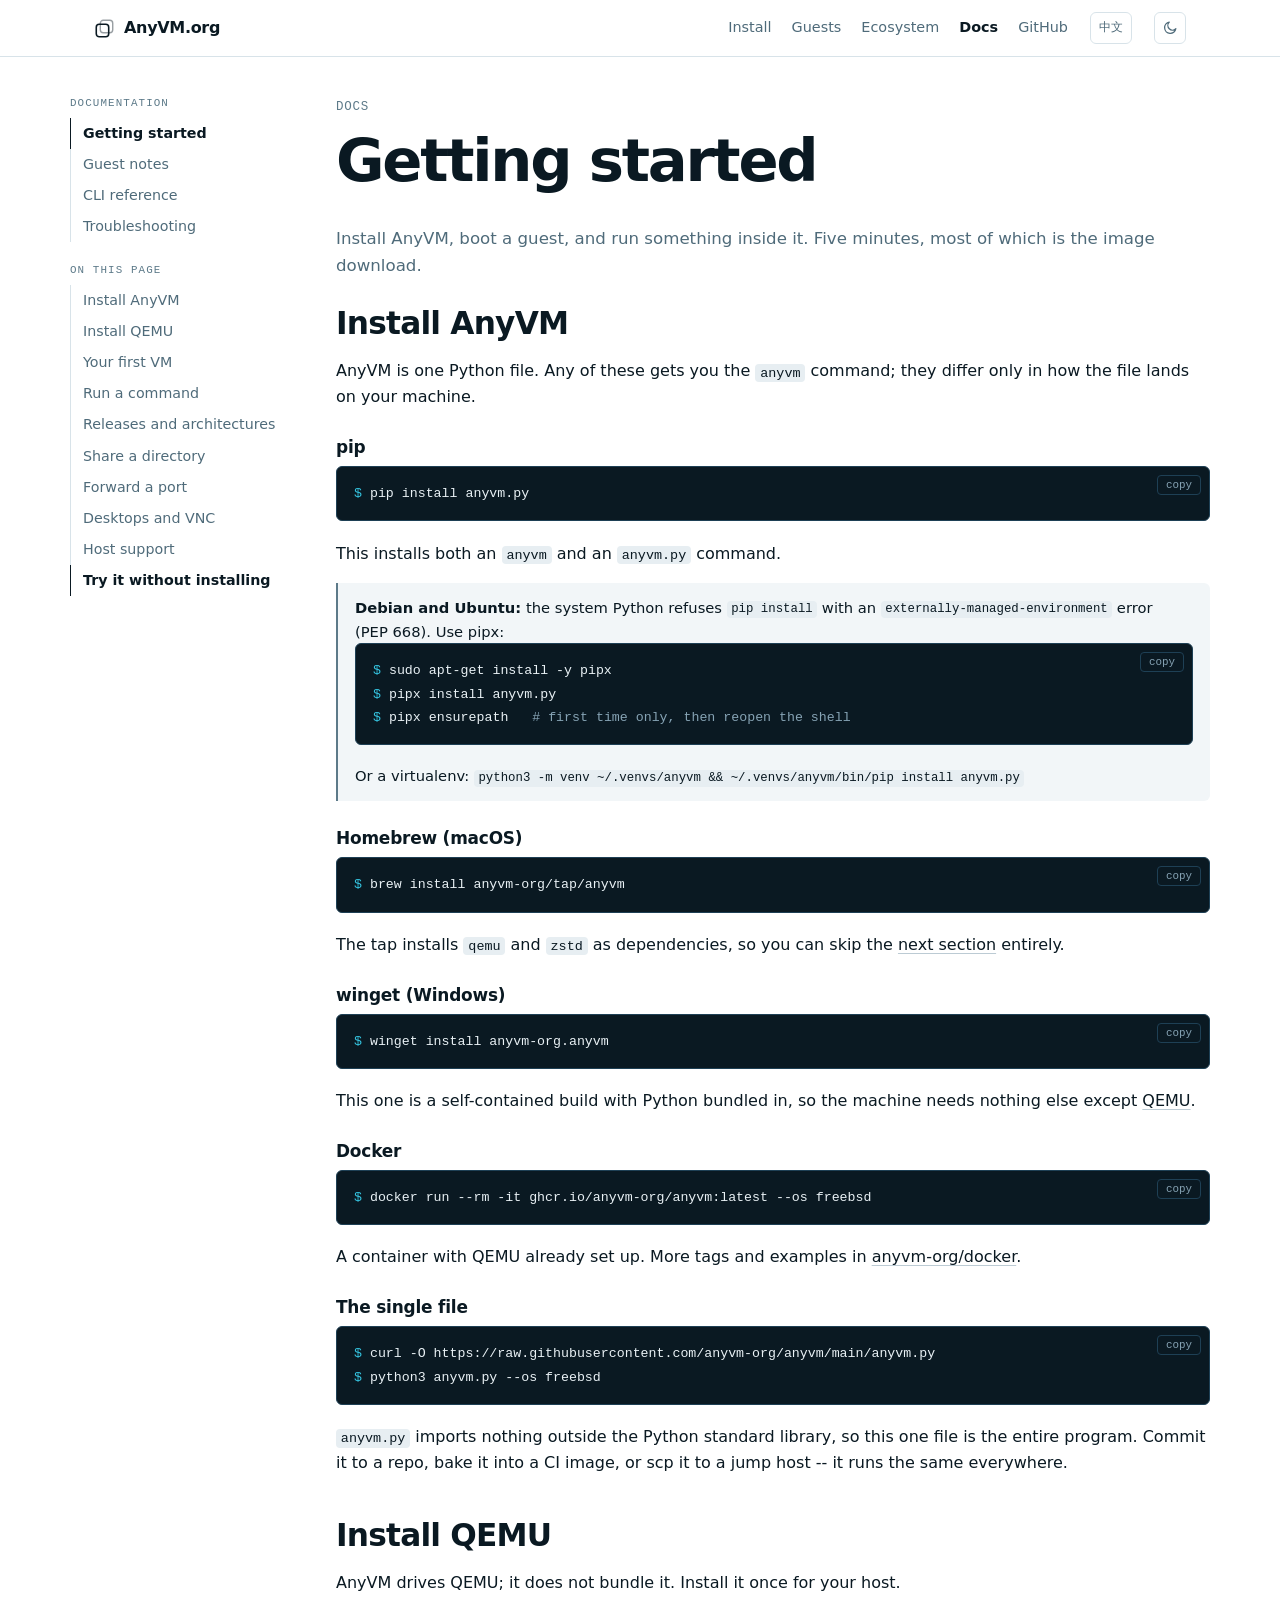
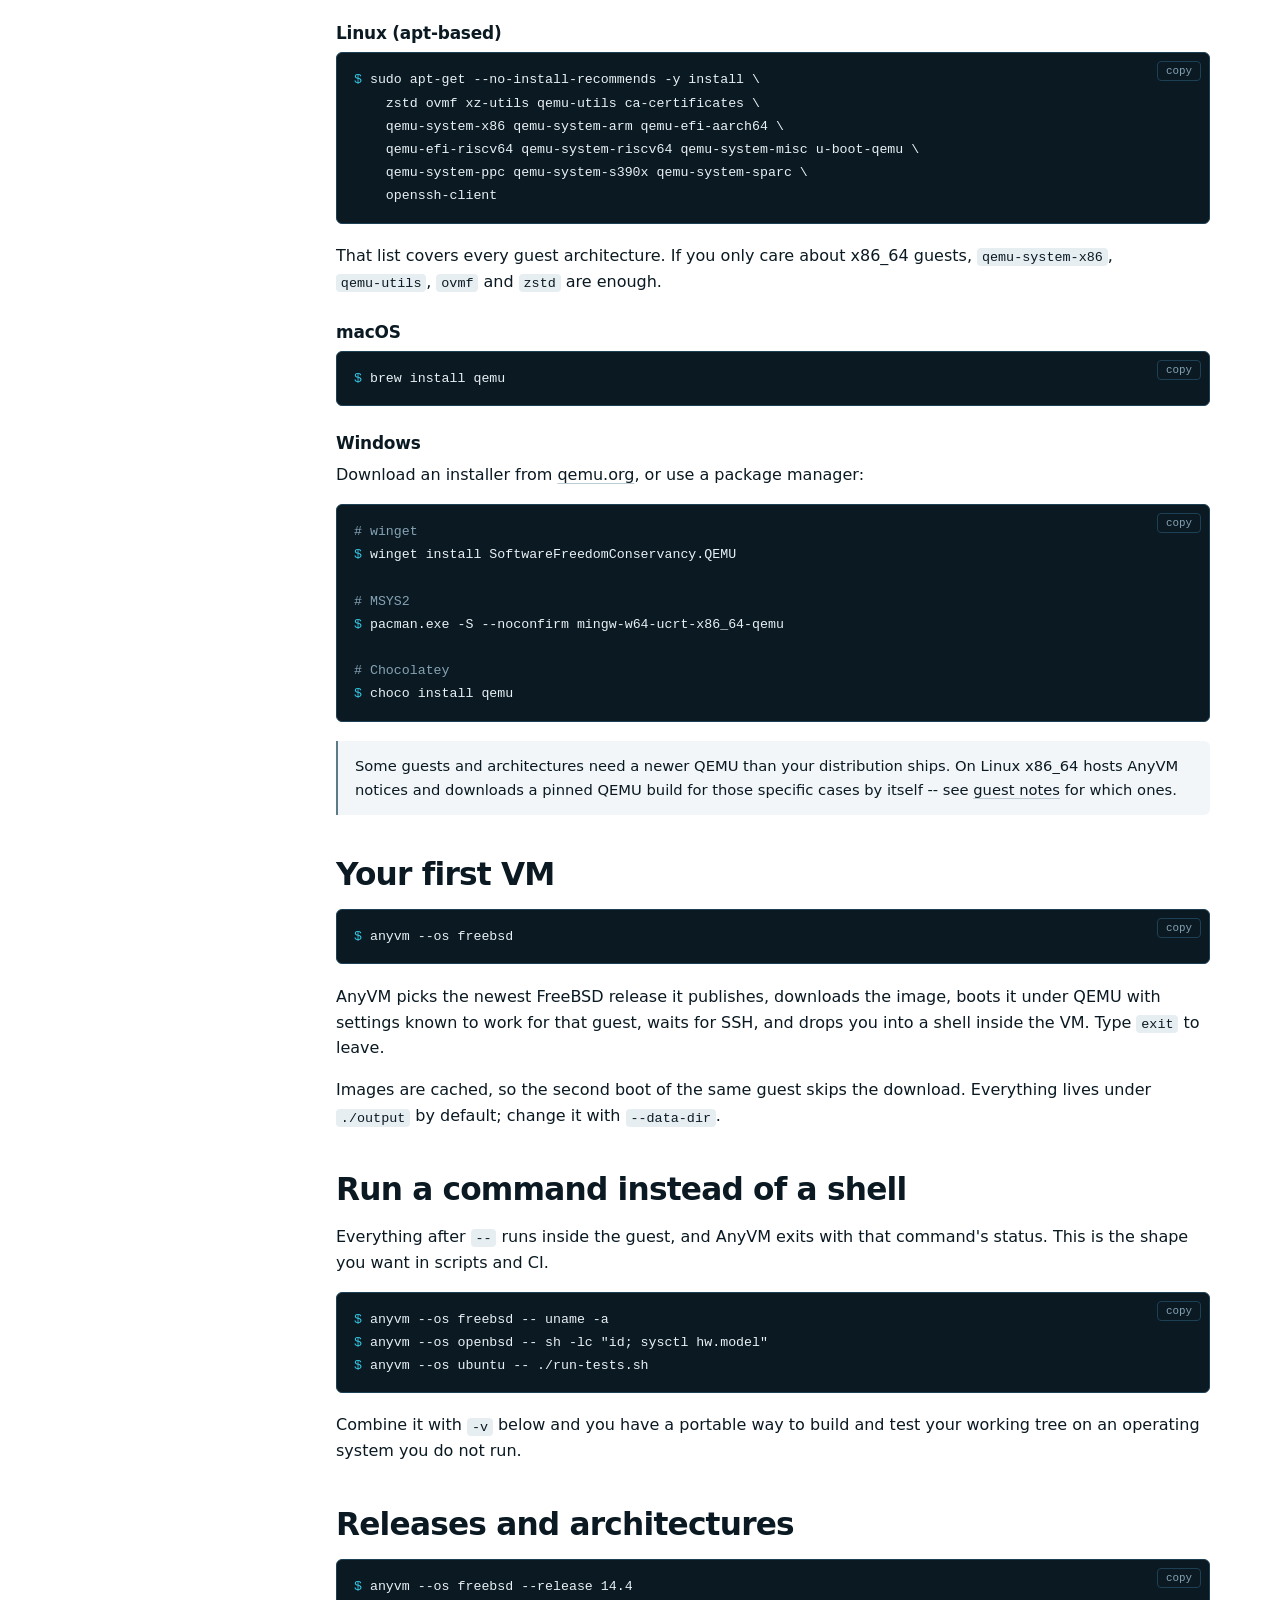
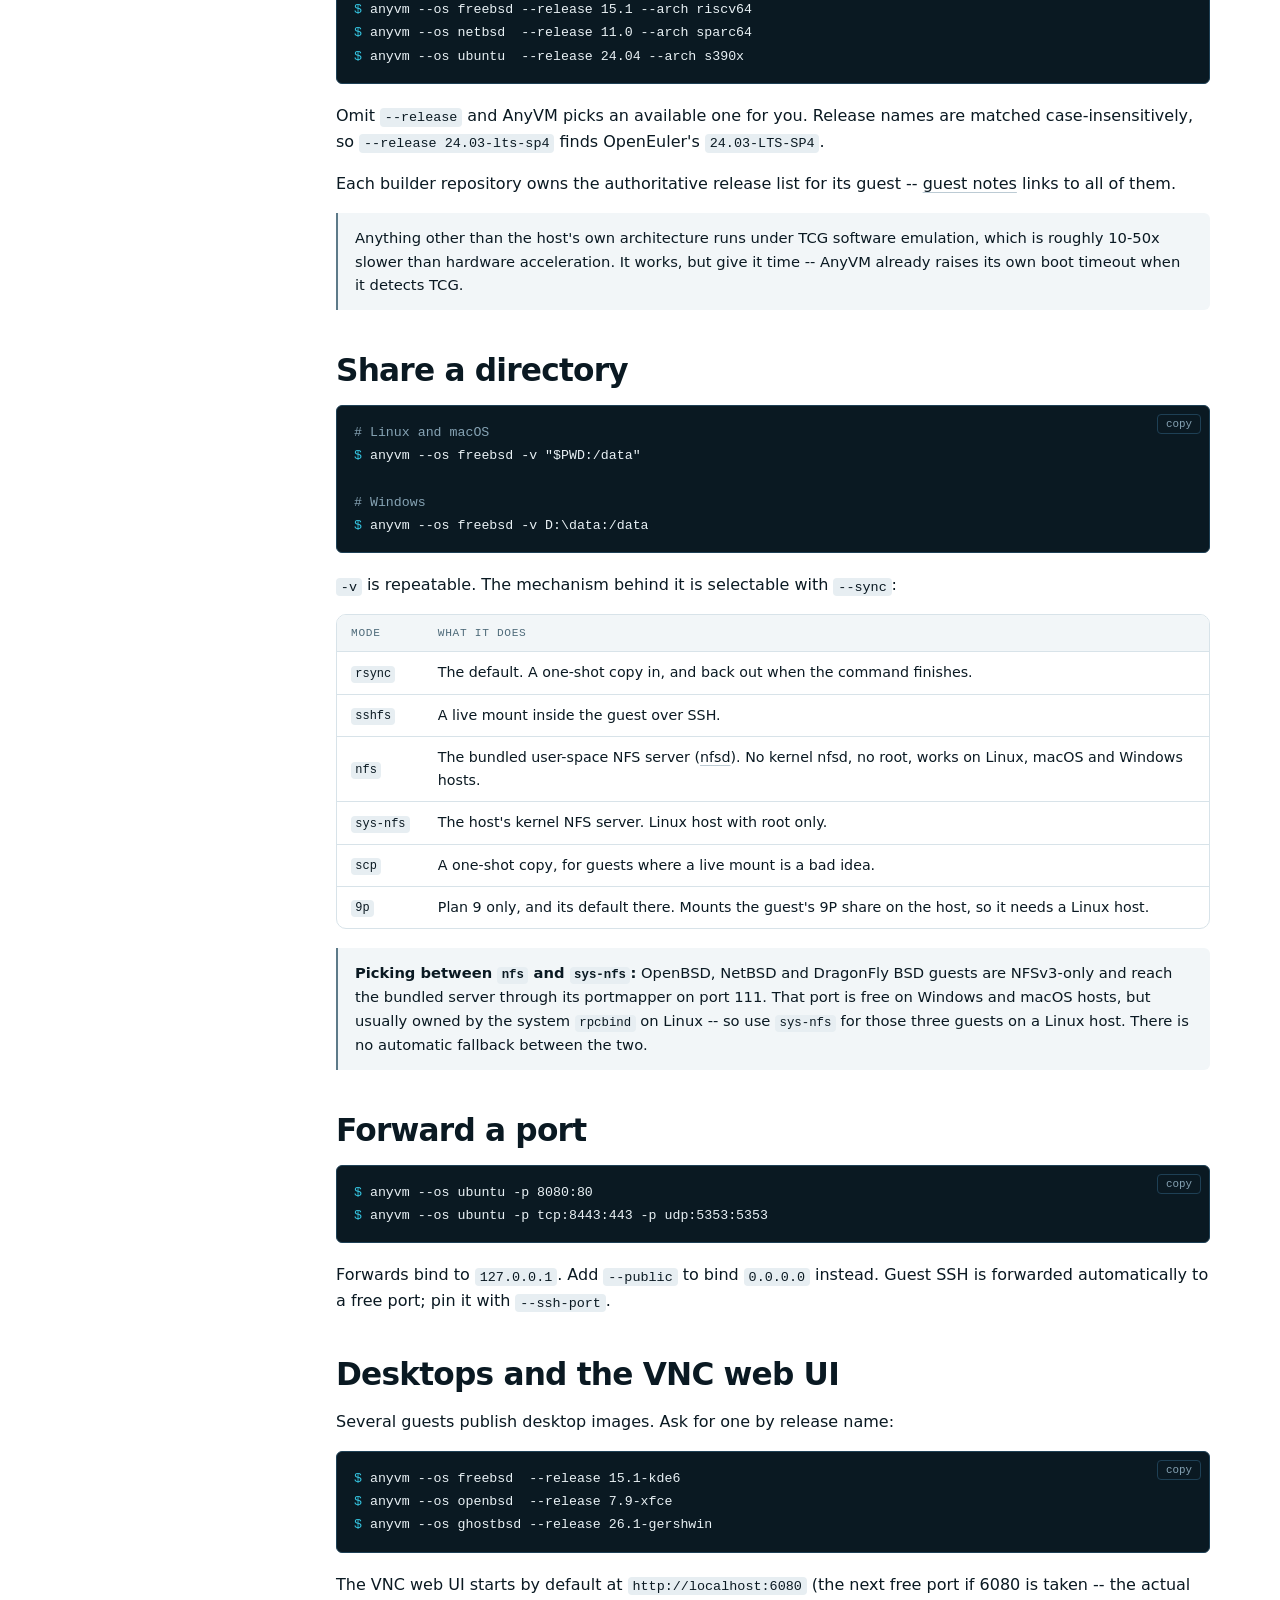
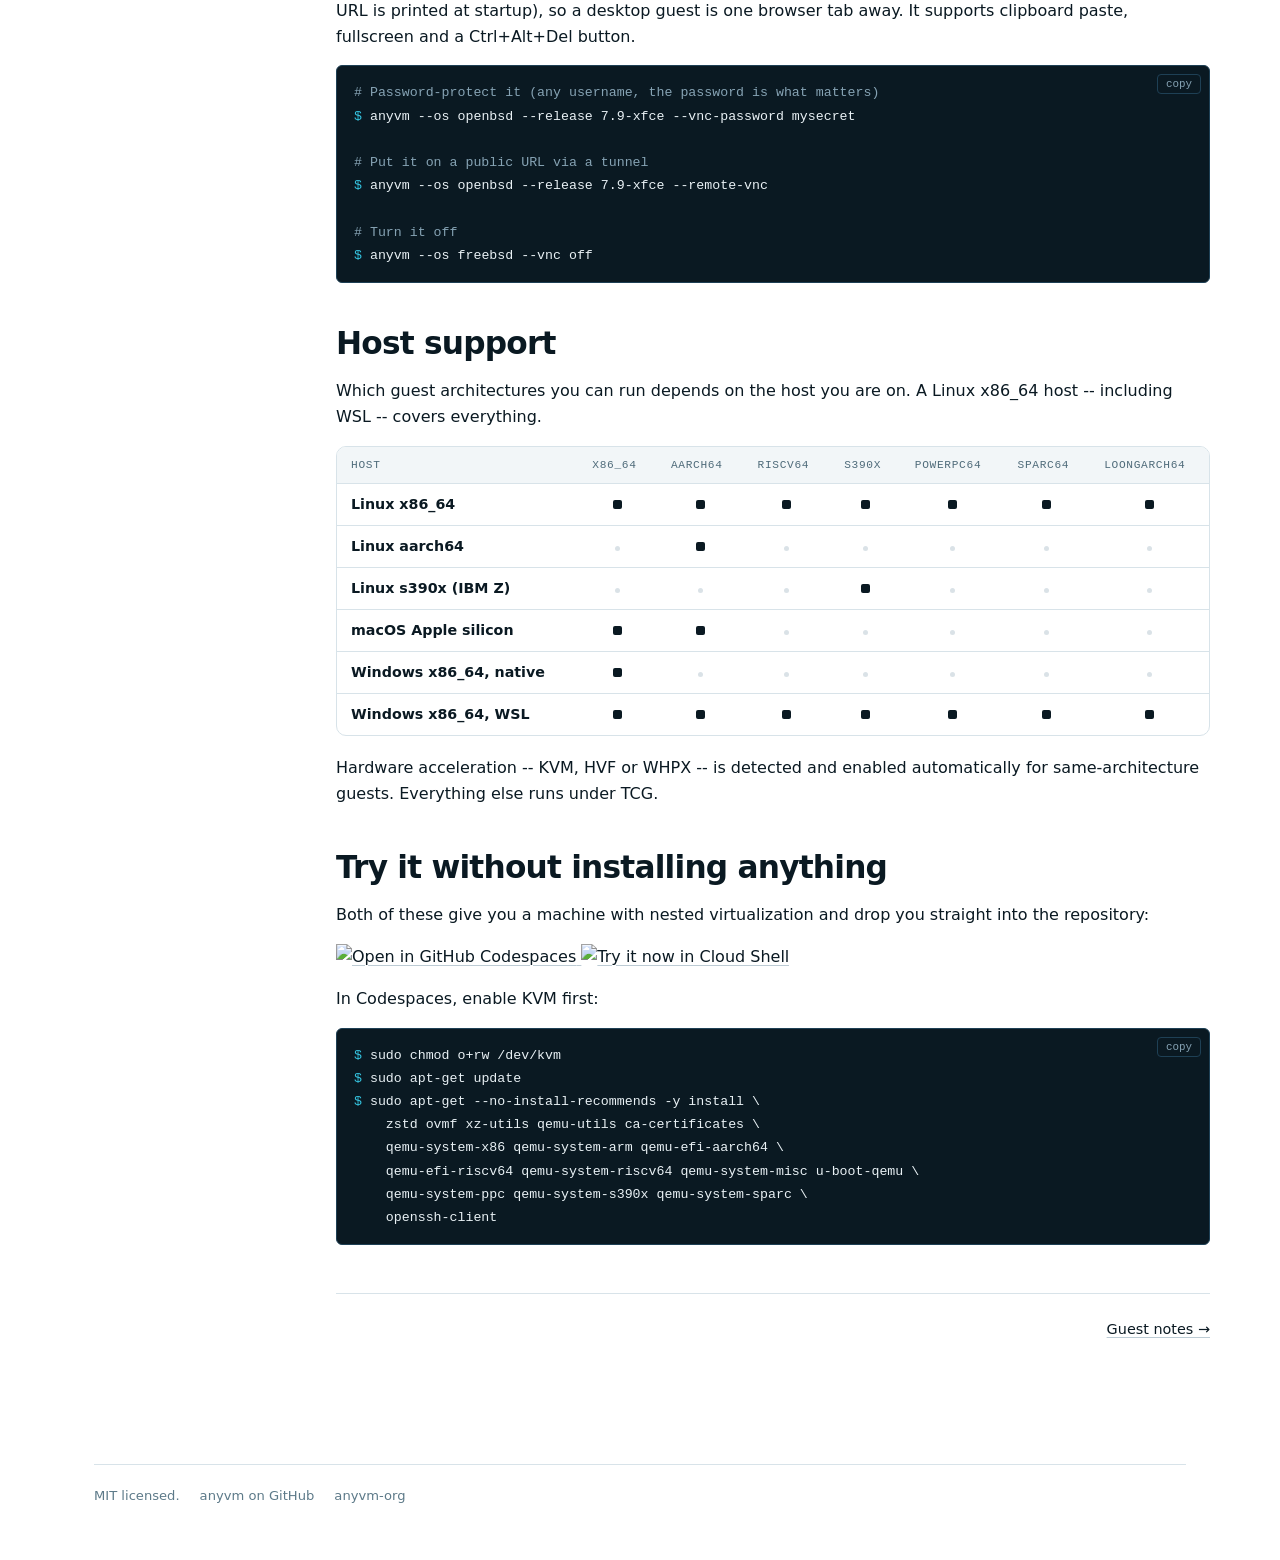
==== docs/index.html @ 2d7eaeb4 "Add anyvm.org site Static bilingual (EN/ZH) landing page and four docs pages. Light/dark theming, pe" ====
<!DOCTYPE html>
<html lang="en">
<head>
<meta charset="utf-8">
<meta name="viewport" content="width=device-width, initial-scale=1">
<title>Getting started -- AnyVM docs</title>
<meta name="description" content="Install AnyVM, boot your first guest, run a command inside it, share a directory, and forward a port.">
<meta name="color-scheme" content="light dark">
<link rel="canonical" href="https://anyvm.org/docs/">
<link rel="icon" href="data:image/svg+xml,%3Csvg%20xmlns='http://www.w3.org/2000/svg'%20viewBox='0%200%2024%2024'%3E%3Crect%20width='24'%20height='24'%20rx='4'%20fill='%230a1922'/%3E%3Crect%20x='7.6'%20y='2.4'%20width='14'%20height='14'%20rx='3.4'%20fill='none'%20stroke='%23e9f1f5'%20stroke-width='2'%20opacity='.45'/%3E%3Crect%20x='2.4'%20y='7.6'%20width='14'%20height='14'%20rx='3.4'%20fill='none'%20stroke='%23e9f1f5'%20stroke-width='2.2'/%3E%3C/svg%3E">
<link rel="stylesheet" href="/assets/style.css">
<script>try{var d=document.documentElement,t=localStorage.getItem('anyvm-theme');if(t==='dark'||t==='light')d.setAttribute('data-theme',t);var l=localStorage.getItem('anyvm-lang');if(!l)l=/^zh/i.test(navigator.language||'')?'zh':'en';if(l==='zh'){d.setAttribute('data-lang','zh');d.setAttribute('lang','zh-Hans');}d.className+='js';}catch(e){}</script>
</head>
<body>

<a class="skip" href="#main">Skip to content</a>

<header class="nav">
  <div class="nav-in">
    <a class="brand" href="/" aria-label="AnyVM.org home">
      <svg width="21" height="21" viewBox="0 0 24 24" aria-hidden="true" fill="none"
           stroke="currentColor">
        <rect x="7.2" y="2.6" width="14.2" height="14.2" rx="3.4" stroke-width="1.6" opacity=".42"/>
        <rect x="2.6" y="7.2" width="14.2" height="14.2" rx="3.4" stroke-width="1.8"/>
      </svg>
      <span class="wordmark">AnyVM.org</span>
    </a>
    <nav class="nav-links" aria-label="Main">
      <a href="/#install">Install</a>
      <a href="/#coverage">Guests</a>
      <a href="/#org" class="opt">Ecosystem</a>
      <a href="/docs/" class="on">Docs</a>
      <a href="https://github.com/anyvm-org/anyvm">GitHub</a>
    </nav>
      <button class="lang-toggle" type="button" aria-label="切换到中文">
        <span class="when-en">中文</span>
        <span class="when-zh">EN</span>
      </button>      <button class="theme-toggle" type="button" aria-label="Switch theme">
        <svg class="moon" width="16" height="16" viewBox="0 0 24 24" fill="none"
             stroke="currentColor" stroke-width="1.9" stroke-linecap="round"
             stroke-linejoin="round" aria-hidden="true">
          <path d="M20.8 13.1A8.5 8.5 0 1 1 10.9 3.2a6.6 6.6 0 0 0 9.9 9.9z"/>
        </svg>
        <svg class="sun" width="16" height="16" viewBox="0 0 24 24" fill="none"
             stroke="currentColor" stroke-width="1.9" stroke-linecap="round"
             aria-hidden="true">
          <circle cx="12" cy="12" r="4.1"/>
          <path d="M12 2.3v2.4M12 19.3v2.4M4.4 4.4l1.7 1.7M17.9 17.9l1.7 1.7M2.3 12h2.4M19.3 12h2.4M4.4 19.6l1.7-1.7M17.9 6.1l1.7-1.7"/>
        </svg>
      </button>  </div>
</header>

<div class="wrap docs" id="main">

<aside class="side">
  <h4 lang="en">Documentation</h4><h4 lang="zh">文档</h4>
  <ul>
    <li><a href="/docs/" class="on"><span lang="en">Getting started</span><span lang="zh">快速上手</span></a></li>
    <li><a href="/docs/guests.html"><span lang="en">Guest notes</span><span lang="zh">系统说明</span></a></li>
    <li><a href="/docs/cli.html"><span lang="en">CLI reference</span><span lang="zh">CLI 参考</span></a></li>
    <li><a href="/docs/faq.html"><span lang="en">Troubleshooting</span><span lang="zh">故障排查</span></a></li>
  </ul>
  <h4 lang="en">On this page</h4><h4 lang="zh">本页目录</h4>
  <ul>
    <li><a href="#install"><span lang="en">Install AnyVM</span><span lang="zh">安装 AnyVM</span></a></li>
    <li><a href="#qemu"><span lang="en">Install QEMU</span><span lang="zh">安装 QEMU</span></a></li>
    <li><a href="#first"><span lang="en">Your first VM</span><span lang="zh">开第一台虚拟机</span></a></li>
    <li><a href="#run"><span lang="en">Run a command</span><span lang="zh">直接跑命令</span></a></li>
    <li><a href="#release"><span lang="en">Releases and architectures</span><span lang="zh">版本和架构</span></a></li>
    <li><a href="#share"><span lang="en">Share a directory</span><span lang="zh">共享目录</span></a></li>
    <li><a href="#ports"><span lang="en">Forward a port</span><span lang="zh">端口转发</span></a></li>
    <li><a href="#desktop"><span lang="en">Desktops and VNC</span><span lang="zh">桌面和 VNC</span></a></li>
    <li><a href="#hosts"><span lang="en">Host support</span><span lang="zh">宿主支持</span></a></li>
    <li><a href="#cloud"><span lang="en">Try it without installing</span><span lang="zh">不装也能试</span></a></li>
  </ul>
</aside>

<article class="doc">
  <p class="crumbs" lang="en">Docs</p><p class="crumbs" lang="zh">文档</p>
  <h1 lang="en">Getting started</h1><h1 lang="zh">快速上手</h1>
  <p class="lede" lang="en">
    Install AnyVM, boot a guest, and run something inside it. Five minutes,
    most of which is the image download.
  </p>
  <p class="lede" lang="zh">
    装上 AnyVM，开一台虚拟机，在里面跑点东西。五分钟，其中大部分时间是在下载镜像。
  </p>

  <h2 id="install" lang="en">Install AnyVM</h2><h2 lang="zh">安装 AnyVM</h2>

  <p lang="en">
    AnyVM is one Python file. Any of these gets you the <code>anyvm</code>
    command; they differ only in how the file lands on your machine.
  </p>
  <p lang="zh">
    AnyVM 就是一个 Python 文件。下面几种装法结果都一样，最后都给你
    <code>anyvm</code> 命令，区别只在于这个文件怎么到你机器上。
  </p>

  <h3>pip</h3>
  <div class="code">
<pre><span class="s">$</span> pip install anyvm.py</pre>
  </div>
  <p lang="en">
    This installs both an <code>anyvm</code> and an <code>anyvm.py</code>
    command.
  </p>
  <p lang="zh">
    这会同时装上 <code>anyvm</code> 和 <code>anyvm.py</code> 两条命令。
  </p>

  <div class="note">
    <span lang="en"><strong>Debian and Ubuntu:</strong> the system Python refuses
    <code>pip install</code> with an
    <code>externally-managed-environment</code> error (PEP&nbsp;668). Use pipx:</span>
    <span lang="zh"><strong>Debian 和 Ubuntu：</strong>系统自带的 Python 会拒绝
    <code>pip install</code>，报 <code>externally-managed-environment</code>
    错误（PEP&nbsp;668）。改用 pipx：</span>
    <div class="code">
<pre><span class="s">$</span> sudo apt-get install -y pipx
<span class="s">$</span> pipx install anyvm.py
<span class="s">$</span> pipx ensurepath   <span class="cm"># first time only, then reopen the shell</span></pre>
    </div>
    <span lang="en">Or a virtualenv:</span><span lang="zh">或者用虚拟环境：</span>
    <code>python3 -m venv ~/.venvs/anyvm &amp;&amp; ~/.venvs/anyvm/bin/pip install anyvm.py</code>
  </div>

  <h3 lang="en">Homebrew (macOS)</h3><h3 lang="zh">Homebrew（macOS）</h3>
  <div class="code">
<pre><span class="s">$</span> brew install anyvm-org/tap/anyvm</pre>
  </div>
  <p lang="en">
    The tap installs <code>qemu</code> and <code>zstd</code> as dependencies,
    so you can skip the <a href="#qemu">next section</a> entirely.
  </p>
  <p lang="zh">
    这个 tap 会把 <code>qemu</code> 和 <code>zstd</code> 一起装上，所以
    <a href="#qemu">下一节</a>可以整个跳过。
  </p>

  <h3 lang="en">winget (Windows)</h3><h3 lang="zh">winget（Windows）</h3>
  <div class="code">
<pre><span class="s">$</span> winget install anyvm-org.anyvm</pre>
  </div>
  <p lang="en">
    This one is a self-contained build with Python bundled in, so the machine
    needs nothing else except <a href="#qemu">QEMU</a>.
  </p>
  <p lang="zh">
    这个版本打包了 Python，机器上除了 <a href="#qemu">QEMU</a> 什么都不用另装。
  </p>

  <h3 lang="en">Docker</h3><h3 lang="zh">Docker</h3>
  <div class="code">
<pre><span class="s">$</span> docker run --rm -it ghcr.io/anyvm-org/anyvm:latest --os freebsd</pre>
  </div>
  <p lang="en">
    A container with QEMU already set up. More tags and examples in
    <a href="https://github.com/anyvm-org/docker">anyvm-org/docker</a>.
  </p>
  <p lang="zh">
    QEMU 都配好了的容器。更多标签和用法见
    <a href="https://github.com/anyvm-org/docker">anyvm-org/docker</a>。
  </p>

  <h3 lang="en">The single file</h3><h3 lang="zh">直接下那个文件</h3>
  <div class="code">
<pre><span class="s">$</span> curl -O https://raw.githubusercontent.com/anyvm-org/anyvm/main/anyvm.py
<span class="s">$</span> python3 anyvm.py --os freebsd</pre>
  </div>
  <p lang="en">
    <code>anyvm.py</code> imports nothing outside the Python standard library,
    so this one file is the entire program. Commit it to a repo, bake it into
    a CI image, or scp it to a jump host -- it runs the same everywhere.
  </p>
  <p lang="zh">
    <code>anyvm.py</code> 不 import 标准库以外的任何东西，所以这一个文件就是全部。
    提交进仓库、打进 CI 镜像、scp 到跳板机都行，到哪跑起来都一样。
  </p>

  <h2 id="qemu" lang="en">Install QEMU</h2><h2 lang="zh">安装 QEMU</h2>

  <p lang="en">
    AnyVM drives QEMU; it does not bundle it. Install it once for your host.
  </p>
  <p lang="zh">
    AnyVM 是去驱动 QEMU，本身不带 QEMU。按你的宿主装一次就行。
  </p>

  <h3 lang="en">Linux (apt-based)</h3><h3 lang="zh">Linux（apt 系）</h3>
  <div class="code">
<pre><span class="s">$</span> sudo apt-get --no-install-recommends -y install \
    zstd ovmf xz-utils qemu-utils ca-certificates \
    qemu-system-x86 qemu-system-arm qemu-efi-aarch64 \
    qemu-efi-riscv64 qemu-system-riscv64 qemu-system-misc u-boot-qemu \
    qemu-system-ppc qemu-system-s390x qemu-system-sparc \
    openssh-client</pre>
  </div>
  <p lang="en">
    That list covers every guest architecture. If you only care about x86_64
    guests, <code>qemu-system-x86</code>, <code>qemu-utils</code>,
    <code>ovmf</code> and <code>zstd</code> are enough.
  </p>
  <p lang="zh">
    这一串覆盖了所有客户机架构。如果你只跑 x86_64，装
    <code>qemu-system-x86</code>、<code>qemu-utils</code>、<code>ovmf</code>
    和 <code>zstd</code> 就够了。
  </p>

  <h3 lang="en">macOS</h3><h3 lang="zh">macOS</h3>
  <div class="code">
<pre><span class="s">$</span> brew install qemu</pre>
  </div>

  <h3 lang="en">Windows</h3><h3 lang="zh">Windows</h3>
  <p lang="en">
    Download an installer from
    <a href="https://www.qemu.org/download/#windows">qemu.org</a>, or use a
    package manager:
  </p>
  <p lang="zh">
    从 <a href="https://www.qemu.org/download/#windows">qemu.org</a>
    下安装包，或者用包管理器：
  </p>
  <div class="code">
<pre><span class="cm"># winget</span>
<span class="s">$</span> winget install SoftwareFreedomConservancy.QEMU

<span class="cm"># MSYS2</span>
<span class="s">$</span> pacman.exe -S --noconfirm mingw-w64-ucrt-x86_64-qemu

<span class="cm"># Chocolatey</span>
<span class="s">$</span> choco install qemu</pre>
  </div>

  <div class="note">
    <span lang="en">Some guests and architectures need a newer QEMU than your distribution
    ships. On Linux x86_64 hosts AnyVM notices and downloads a pinned QEMU
    build for those specific cases by itself -- see
    <a href="/docs/guests.html">guest notes</a> for which ones.</span>
    <span lang="zh">有些系统和架构需要比你发行版更新的 QEMU。在 Linux x86_64 宿主上，
    AnyVM 会自己发现并下载一个固定版本的 QEMU，只在这些情况下用 ——
    具体是哪些见<a href="/docs/guests.html">系统说明</a>。</span>
  </div>

  <h2 id="first" lang="en">Your first VM</h2><h2 lang="zh">开第一台虚拟机</h2>

  <div class="code">
<pre><span class="s">$</span> anyvm --os freebsd</pre>
  </div>

  <p lang="en">
    AnyVM picks the newest FreeBSD release it publishes, downloads the image,
    boots it under QEMU with settings known to work for that guest, waits for
    SSH, and drops you into a shell inside the VM. Type <code>exit</code> to
    leave.
  </p>
  <p lang="zh">
    AnyVM 会挑它发布过的最新 FreeBSD 版本，下载镜像，用这个系统已知能跑通的参数
    在 QEMU 里启动，等 SSH 起来，然后把你送进虚拟机的 shell。敲
    <code>exit</code> 退出。
  </p>
  <p lang="en">
    Images are cached, so the second boot of the same guest skips the
    download. Everything lives under <code>./output</code> by default; change
    it with <code>--data-dir</code>.
  </p>
  <p lang="zh">
    镜像会缓存，所以同一个系统第二次启动就不用再下了。东西默认都放在
    <code>./output</code> 下，用 <code>--data-dir</code> 可以改。
  </p>

  <h2 id="run" lang="en">Run a command instead of a shell</h2><h2 lang="zh">不进 shell，直接跑命令</h2>

  <p lang="en">
    Everything after <code>--</code> runs inside the guest, and AnyVM exits
    with that command's status. This is the shape you want in scripts and CI.
  </p>
  <p lang="zh">
    <code>--</code> 后面的东西都在虚拟机里执行，AnyVM 用那条命令的退出码退出。
    写脚本和 CI 的时候就该用这种形式。
  </p>

  <div class="code">
<pre><span class="s">$</span> anyvm --os freebsd -- uname -a
<span class="s">$</span> anyvm --os openbsd -- sh -lc "id; sysctl hw.model"
<span class="s">$</span> anyvm --os ubuntu -- ./run-tests.sh</pre>
  </div>

  <p lang="en">
    Combine it with <code>-v</code> below and you have a portable way to build
    and test your working tree on an operating system you do not run.
  </p>
  <p lang="zh">
    再配上下面的 <code>-v</code>，你就有了一个便携的办法：把手头的代码拿到一个
    自己根本没装的系统上去编译和测试。
  </p>

  <h2 id="release" lang="en">Releases and architectures</h2><h2 lang="zh">版本和架构</h2>

  <div class="code">
<pre><span class="s">$</span> anyvm --os freebsd --release 14.4
<span class="s">$</span> anyvm --os freebsd --release 15.1 --arch riscv64
<span class="s">$</span> anyvm --os netbsd  --release 11.0 --arch sparc64
<span class="s">$</span> anyvm --os ubuntu  --release 24.04 --arch s390x</pre>
  </div>

  <p lang="en">
    Omit <code>--release</code> and AnyVM picks an available one for you.
    Release names are matched case-insensitively, so
    <code>--release 24.03-lts-sp4</code> finds OpenEuler's
    <code>24.03-LTS-SP4</code>.
  </p>
  <p lang="zh">
    不写 <code>--release</code> 的话，AnyVM 会自己挑一个可用版本。版本名不区分
    大小写，所以 <code>--release 24.03-lts-sp4</code> 能匹配到 OpenEuler 的
    <code>24.03-LTS-SP4</code>。
  </p>
  <p lang="en">
    Each builder repository owns the authoritative release list for its guest
    -- <a href="/docs/guests.html">guest notes</a> links to all of them.
  </p>
  <p lang="zh">
    每个系统支持哪些版本，以它自己的 builder 仓库为准 ——
    <a href="/docs/guests.html">系统说明</a>里有全部链接。
  </p>

  <div class="note">
    <span lang="en">Anything other than the host's own architecture runs under TCG software
    emulation, which is roughly 10-50x slower than hardware acceleration. It
    works, but give it time -- AnyVM already raises its own boot timeout when
    it detects TCG.</span>
    <span lang="zh">只要不是宿主自己的架构，都得靠 TCG 软件模拟，比硬件加速慢大约
    10 到 50 倍。能跑，但要给它时间 —— AnyVM 检测到 TCG 时已经自动把启动超时调长了。</span>
  </div>

  <h2 id="share" lang="en">Share a directory</h2><h2 lang="zh">共享目录</h2>

  <div class="code">
<pre><span class="cm"># Linux and macOS</span>
<span class="s">$</span> anyvm --os freebsd -v "$PWD:/data"

<span class="cm"># Windows</span>
<span class="s">$</span> anyvm --os freebsd -v D:\data:/data</pre>
  </div>

  <p lang="en">
    <code>-v</code> is repeatable. The mechanism behind it is selectable with
    <code>--sync</code>:
  </p>
  <p lang="zh">
    <code>-v</code> 可以写多次。底下用什么机制，由 <code>--sync</code> 决定：
  </p>

  <div class="tablewrap">
    <table>
      <thead>
        <tr><th scope="col"><span lang="en">Mode</span><span lang="zh">模式</span></th><th scope="col"><span lang="en">What it does</span><span lang="zh">做什么</span></th></tr>
      </thead>
      <tbody>
        <tr><td><code>rsync</code></td><td><span lang="en">The default. A one-shot copy in, and back out when the command finishes.</span><span lang="zh">默认。进去时拷一次，命令跑完再拷回来。</span></td></tr>
        <tr><td><code>sshfs</code></td><td><span lang="en">A live mount inside the guest over SSH.</span><span lang="zh">通过 SSH 在虚拟机里做实时挂载。</span></td></tr>
        <tr><td><code>nfs</code></td><td><span lang="en">The bundled user-space NFS server (<a href="https://github.com/anyvm-org/nfsd">nfsd</a>). No kernel nfsd, no root, works on Linux, macOS and Windows hosts.</span><span lang="zh">自带的用户态 NFS 服务器（<a href="https://github.com/anyvm-org/nfsd">nfsd</a>）。不用内核 nfsd，不用 root，Linux、macOS、Windows 宿主都能用。</span></td></tr>
        <tr><td><code>sys-nfs</code></td><td><span lang="en">The host's kernel NFS server. Linux host with root only.</span><span lang="zh">宿主的内核 NFS 服务器。只能在有 root 的 Linux 宿主上用。</span></td></tr>
        <tr><td><code>scp</code></td><td><span lang="en">A one-shot copy, for guests where a live mount is a bad idea.</span><span lang="zh">一次性拷贝，给那些不适合做实时挂载的系统用。</span></td></tr>
        <tr><td><code>9p</code></td><td><span lang="en">Plan&nbsp;9 only, and its default there. Mounts the guest's 9P share on the host, so it needs a Linux host.</span><span lang="zh">只用于 Plan&nbsp;9，也是它的默认值。把虚拟机的 9P 共享挂到宿主上，所以需要 Linux 宿主。</span></td></tr>
      </tbody>
    </table>
  </div>

  <div class="note">
    <span lang="en"><strong>Picking between <code>nfs</code> and <code>sys-nfs</code>:</strong>
    OpenBSD, NetBSD and DragonFly BSD guests are NFSv3-only and reach the
    bundled server through its portmapper on port 111. That port is free on
    Windows and macOS hosts, but usually owned by the system
    <code>rpcbind</code> on Linux -- so use <code>sys-nfs</code> for those
    three guests on a Linux host. There is no automatic fallback between the
    two.</span>
    <span lang="zh"><strong><code>nfs</code> 和 <code>sys-nfs</code> 怎么选：</strong>
    OpenBSD、NetBSD、DragonFlyBSD 只支持 NFSv3，要通过 111 端口上的 portmapper
    才能连到自带的服务器。这个端口在 Windows 和 macOS 上是空的，但在 Linux 上通常
    被系统的 <code>rpcbind</code> 占着 —— 所以这三个系统在 Linux 宿主上要用
    <code>sys-nfs</code>。两者之间不会自动切换。</span>
  </div>

  <h2 id="ports" lang="en">Forward a port</h2><h2 lang="zh">端口转发</h2>

  <div class="code">
<pre><span class="s">$</span> anyvm --os ubuntu -p 8080:80
<span class="s">$</span> anyvm --os ubuntu -p tcp:8443:443 -p udp:5353:5353</pre>
  </div>

  <p lang="en">
    Forwards bind to <code>127.0.0.1</code>. Add <code>--public</code> to bind
    <code>0.0.0.0</code> instead. Guest SSH is forwarded automatically to a
    free port; pin it with <code>--ssh-port</code>.
  </p>
  <p lang="zh">
    转发默认绑在 <code>127.0.0.1</code> 上，加 <code>--public</code> 改成绑
    <code>0.0.0.0</code>。虚拟机的 SSH 会自动转发到一个空闲端口，想固定就用
    <code>--ssh-port</code>。
  </p>

  <h2 id="desktop" lang="en">Desktops and the VNC web UI</h2><h2 lang="zh">桌面和 VNC 网页控制台</h2>

  <p lang="en">
    Several guests publish desktop images. Ask for one by release name:
  </p>
  <p lang="zh">
    好几个系统都发布了桌面镜像，用版本名指定就行：
  </p>

  <div class="code">
<pre><span class="s">$</span> anyvm --os freebsd  --release 15.1-kde6
<span class="s">$</span> anyvm --os openbsd  --release 7.9-xfce
<span class="s">$</span> anyvm --os ghostbsd --release 26.1-gershwin</pre>
  </div>

  <p lang="en">
    The VNC web UI starts by default at <code>http://localhost:6080</code>
    (the next free port if 6080 is taken -- the actual URL is printed at
    startup), so a desktop guest is one browser tab away. It supports
    clipboard paste, fullscreen and a Ctrl+Alt+Del button.
  </p>
  <p lang="zh">
    VNC 网页控制台默认开在 <code>http://localhost:6080</code>（6080 被占就往后顺延，
    实际地址启动时会打印出来），所以桌面系统开个浏览器标签页就能用。支持粘贴剪贴板、
    全屏，还有一个 Ctrl+Alt+Del 按钮。
  </p>

  <div class="code">
<pre><span class="cm"># Password-protect it (any username, the password is what matters)</span>
<span class="s">$</span> anyvm --os openbsd --release 7.9-xfce --vnc-password mysecret

<span class="cm"># Put it on a public URL via a tunnel</span>
<span class="s">$</span> anyvm --os openbsd --release 7.9-xfce --remote-vnc

<span class="cm"># Turn it off</span>
<span class="s">$</span> anyvm --os freebsd --vnc off</pre>
  </div>

  <h2 id="hosts" lang="en">Host support</h2><h2 lang="zh">宿主支持</h2>

  <p lang="en">
    Which guest architectures you can run depends on the host you are on. A
    Linux x86_64 host -- including WSL -- covers everything.
  </p>
  <p lang="zh">
    你能跑哪些客户机架构，取决于你用的宿主。一台 Linux x86_64（WSL 也算）全都能跑。
  </p>

  <div class="tablewrap">
    <table>
      <thead>
        <tr>
          <th scope="col"><span lang="en">Host</span><span lang="zh">宿主</span></th>
          <th scope="col">x86_64</th>
          <th scope="col">aarch64</th>
          <th scope="col">riscv64</th>
          <th scope="col">s390x</th>
          <th scope="col">powerpc64</th>
          <th scope="col">sparc64</th>
          <th scope="col">loongarch64</th>
        </tr>
      </thead>
      <tbody>
        <tr>
          <th scope="row">Linux x86_64</th>
          <td class="mark"><span class="mk mk-on" title="Supported"></span></td>
          <td class="mark"><span class="mk mk-on" title="Supported"></span></td>
          <td class="mark"><span class="mk mk-on" title="Supported"></span></td>
          <td class="mark"><span class="mk mk-on" title="Supported"></span></td>
          <td class="mark"><span class="mk mk-on" title="Supported"></span></td>
          <td class="mark"><span class="mk mk-on" title="Supported"></span></td>
          <td class="mark"><span class="mk mk-on" title="Supported"></span></td>
        </tr>
        <tr>
          <th scope="row">Linux aarch64</th>
          <td class="mark"><span class="mk mk-off" title="Not available"></span></td>
          <td class="mark"><span class="mk mk-on" title="Supported"></span></td>
          <td class="mark"><span class="mk mk-off" title="Not available"></span></td>
          <td class="mark"><span class="mk mk-off" title="Not available"></span></td>
          <td class="mark"><span class="mk mk-off" title="Not available"></span></td>
          <td class="mark"><span class="mk mk-off" title="Not available"></span></td>
          <td class="mark"><span class="mk mk-off" title="Not available"></span></td>
        </tr>
        <tr>
          <th scope="row">Linux s390x (IBM Z)</th>
          <td class="mark"><span class="mk mk-off" title="Not available"></span></td>
          <td class="mark"><span class="mk mk-off" title="Not available"></span></td>
          <td class="mark"><span class="mk mk-off" title="Not available"></span></td>
          <td class="mark"><span class="mk mk-on" title="Supported via KVM"></span></td>
          <td class="mark"><span class="mk mk-off" title="Not available"></span></td>
          <td class="mark"><span class="mk mk-off" title="Not available"></span></td>
          <td class="mark"><span class="mk mk-off" title="Not available"></span></td>
        </tr>
        <tr>
          <th scope="row"><span lang="en">macOS Apple silicon</span><span lang="zh">macOS Apple 芯片</span></th>
          <td class="mark"><span class="mk mk-on" title="Supported"></span></td>
          <td class="mark"><span class="mk mk-on" title="Supported"></span></td>
          <td class="mark"><span class="mk mk-off" title="Not available"></span></td>
          <td class="mark"><span class="mk mk-off" title="Not available"></span></td>
          <td class="mark"><span class="mk mk-off" title="Not available"></span></td>
          <td class="mark"><span class="mk mk-off" title="Not available"></span></td>
          <td class="mark"><span class="mk mk-off" title="Not available"></span></td>
        </tr>
        <tr>
          <th scope="row"><span lang="en">Windows x86_64, native</span><span lang="zh">Windows x86_64 原生</span></th>
          <td class="mark"><span class="mk mk-on" title="Supported"></span></td>
          <td class="mark"><span class="mk mk-off" title="Not available"></span></td>
          <td class="mark"><span class="mk mk-off" title="Not available"></span></td>
          <td class="mark"><span class="mk mk-off" title="Not available"></span></td>
          <td class="mark"><span class="mk mk-off" title="Not available"></span></td>
          <td class="mark"><span class="mk mk-off" title="Not available"></span></td>
          <td class="mark"><span class="mk mk-off" title="Not available"></span></td>
        </tr>
        <tr>
          <th scope="row"><span lang="en">Windows x86_64, WSL</span><span lang="zh">Windows x86_64 WSL</span></th>
          <td class="mark"><span class="mk mk-on" title="Supported"></span></td>
          <td class="mark"><span class="mk mk-on" title="Supported"></span></td>
          <td class="mark"><span class="mk mk-on" title="Supported"></span></td>
          <td class="mark"><span class="mk mk-on" title="Supported"></span></td>
          <td class="mark"><span class="mk mk-on" title="Supported"></span></td>
          <td class="mark"><span class="mk mk-on" title="Supported"></span></td>
          <td class="mark"><span class="mk mk-on" title="Supported"></span></td>
        </tr>
      </tbody>
    </table>
  </div>

  <p lang="en">
    Hardware acceleration -- KVM, HVF or WHPX -- is detected and enabled
    automatically for same-architecture guests. Everything else runs under
    TCG.
  </p>
  <p lang="zh">
    同架构的客户机会自动检测并启用硬件加速 —— KVM、HVF 或 WHPX。其余的都走 TCG。
  </p>

  <h2 id="cloud" lang="en">Try it without installing anything</h2><h2 lang="zh">什么都不装也能试</h2>

  <p lang="en">
    Both of these give you a machine with nested virtualization and drop you
    straight into the repository:
  </p>
  <p lang="zh">
    下面两个都会给你一台支持嵌套虚拟化的机器，并直接把仓库打开：
  </p>

  <p>
    <a href="https://codespaces.new/anyvm-org/anyvm">
      <img src="https://github.com/codespaces/badge.svg" alt="Open in GitHub Codespaces" height="28">
    </a>
    <a href="https://shell.cloud.google.com/cloudshell/editor?cloudshell_git_repo=https%3A%2F%2Fgithub.com%2Fanyvm-org%2Fanyvm&amp;cloudshell_tutorial=.cloudshell%2Ftutorial.md&amp;show=terminal&amp;ephemeral=true&amp;cloudshell_print=.cloudshell%2Fconsole.md">
      <img src="https://gstatic.com/cloudssh/images/open-btn.svg" alt="Try it now in Cloud Shell" height="28">
    </a>
  </p>

  <p lang="en">In Codespaces, enable KVM first:</p><p lang="zh">在 Codespaces 里要先打开 KVM：</p>
  <div class="code">
<pre><span class="s">$</span> sudo chmod o+rw /dev/kvm
<span class="s">$</span> sudo apt-get update
<span class="s">$</span> sudo apt-get --no-install-recommends -y install \
    zstd ovmf xz-utils qemu-utils ca-certificates \
    qemu-system-x86 qemu-system-arm qemu-efi-aarch64 \
    qemu-efi-riscv64 qemu-system-riscv64 qemu-system-misc u-boot-qemu \
    qemu-system-ppc qemu-system-s390x qemu-system-sparc \
    openssh-client</pre>
  </div>

  <nav class="pagenav">
    <span></span>
    <a href="/docs/guests.html"><span lang="en">Guest notes &rarr;</span><span lang="zh">系统说明 &rarr;</span></a>
  </nav>
</article>

</div>

<footer class="footer">
  <div class="wrap">
    <div class="footer-base">
      <span>MIT licensed.</span>
      <a href="https://github.com/anyvm-org/anyvm">anyvm on GitHub</a>
      <a href="https://github.com/anyvm-org">anyvm-org</a>
    </div>
  </div>
</footer>

<script src="/assets/site.js" defer></script>
</body>
</html>
---- assets/style.css ----
/* ==================================================================
   anyvm.org

   Direction: "Coverage".
   The subject is a tool that makes 17 operating systems boot on 7 CPU
   architectures. The most characteristic artifact in that world is the
   coverage matrix itself, so it is the hero, not a table further down.

   Palette rule: colour carries meaning and nothing else. The four hues
   encode operating-system lineage (BSD / illumos / Linux / research).
   Buttons, links and focus rings stay neutral so that a coloured cell
   always means exactly one thing.

   No build step, no external resources, no framework. Pure 7-bit ASCII.
   ================================================================== */

/* ---------- 1. Tokens ---------- */

:root {
  /* Ground: blueprint ink, never neutral black. */
  --ink:    #0a1922;
  --ink-2:  #122a38;
  --ink-3:  #16323f;
  --rule:   #1e4055;
  --chalk:  #e9f1f5;
  --haze:   #86a3b4;

  /* Lineage hues. Still used for the accents outside the matrix. */
  --fam-bsd:      #ff7a59;
  --fam-illumos:  #35c4e0;
  --fam-linux:    #f5c451;
  --fam-research: #b693f0;

  /* ---- Per-guest brand colours ----------------------------------------
     Each one was sampled from that project's OWN site or logo, not from
     memory. The comment records where, so a future edit can re-check it.

     Several are lifted in luminance from the published value: the source
     colour was chosen for a white page and would sit at 2:1 or less against
     this ink ground, which is under the 3:1 that non-text UI needs. The hue
     is kept; only the lightness moves.

     Four projects publish no palette at all -- MidnightBSD's logo is a plain
     outline, NextBSD's site is greyscale, the Hurd logo is monochrome, and
     9front uses the stock werc theme. Those are marked DERIVED and are not
     presented anywhere as official. */

  --os-freebsd:     #e2504a;  /* freebsd.org main.min.css #ab2b28, lifted */
  --os-openbsd:     #e05434;  /* openbsd.org --red, dark-theme value, as-is */
  --os-netbsd:      #f2551b;  /* netbsd.org global.css #d43900, lifted */
  --os-dragonfly:   #cfff22;  /* logo disc, small_logo.png, as-is */
  --os-midnightbsd: #7d88de;  /* DERIVED -- no published palette */
  --os-ghostbsd:    #22bcd4;  /* site logo ghostbsd.png #009cb5, lifted */
  --os-nextbsd:     #93a0b8;  /* DERIVED -- site is greyscale */
  --os-solaris:     #e05a48;  /* oracle.com #c74634, lifted */
  --os-omnios:      #ff8f00;  /* omnios.org app.css, as-is */
  --os-openindiana: #95d834;  /* oibird.svg, as-is */
  --os-tribblix:    #3fae3f;  /* tribblix.css #006600, lifted hard */
  --os-ubuntu:      #e95420;  /* ubuntu.com styles.css, as-is */
  --os-openeuler:   #5b8cf0;  /* official logo png #204bb9, lifted */
  --os-blissos:     #0080ff;  /* blissos.org neon.css, as-is */
  --os-haiku:       #ff9c00;  /* haiku-os.org accent, as-is */
  --os-hurd:        #a48fd0;  /* DERIVED -- logo is monochrome */
  --os-plan9:       #ffd324;  /* 9front.org style.css, as-is */

  /* Page surfaces (light is the default document). */
  --bg:      #ffffff;
  --bg-2:    #f2f6f8;
  --bg-3:    #e7eef2;
  --line:    #d8e3e9;
  --line-2:  #bccbd4;
  --fg:      #0a1922;
  --fg-2:    #4f6b7a;
  --fg-3:    #5d7a89;   /* 4.56:1 on white -- the lightest text allowed */

  /* Lineage hues, darkened for the paper ground. */
  --fam-bsd-p:      #d1492a;
  --fam-illumos-p:  #10798f;
  --fam-linux-p:    #96700a;
  --fam-research-p: #6f45b8;

  --font: system-ui, -apple-system, "Segoe UI", Roboto, "Helvetica Neue",
          Arial, "Noto Sans", sans-serif;
  --mono: ui-monospace, SFMono-Regular, "SF Mono", Menlo, Consolas,
          "Liberation Mono", monospace;

  --r:    6px;
  --r-lg: 10px;
  --wrap: 1140px;
  /* Cell pitch of the hero matrix. Sized so the figure stands as tall as the
     headline column beside it -- it is the hero's other half, not a footnote
     to it. Reduced on narrow screens where it stacks underneath instead. */
  --cell: 33px;
}

/* Dark surfaces. Applied on two paths that must stay in step:
     1. the system asks for dark AND the reader has not forced light;
     2. the reader explicitly chose dark.
   The block is duplicated rather than shared because a media query cannot be
   combined with an attribute selector in one rule. If you edit one, edit the
   other -- they are the same palette. */
@media (prefers-color-scheme: dark) {
  :root:not([data-theme="light"]) {
    --bg:     #0a1922;
    --bg-2:   #0e222d;
    --bg-3:   #122a38;
    --line:   #1b3a4b;
    --line-2: #27546b;
    --fg:     #e9f1f5;
    --fg-2:   #9ab5c4;
    --fg-3:   #6d8b9c;

    --fam-bsd-p:      #ff7a59;
    --fam-illumos-p:  #35c4e0;
    --fam-linux-p:    #f5c451;
    --fam-research-p: #b693f0;
  }
}

:root[data-theme="dark"] {
  --bg:     #0a1922;
  --bg-2:   #0e222d;
  --bg-3:   #122a38;
  --line:   #1b3a4b;
  --line-2: #27546b;
  --fg:     #e9f1f5;
  --fg-2:   #9ab5c4;
  --fg-3:   #6d8b9c;

  --fam-bsd-p:      #ff7a59;
  --fam-illumos-p:  #35c4e0;
  --fam-linux-p:    #f5c451;
  --fam-research-p: #b693f0;
}

/* ---------- 2. Base ---------- */

*, *::before, *::after { box-sizing: border-box; }

html {
  -webkit-text-size-adjust: 100%;
  scroll-behavior: smooth;
  scroll-padding-top: 76px;
}

body {
  margin: 0;
  background: var(--bg);
  color: var(--fg);
  font-family: var(--font);
  font-size: 16px;
  line-height: 1.62;
  -webkit-font-smoothing: antialiased;
}

h1, h2, h3, h4 { margin: 0 0 0.5em; line-height: 1.2; font-weight: 640; }

h1 {
  font-size: clamp(2.3rem, 1.5rem + 3vw, 3.7rem);
  letter-spacing: -0.038em;
}
h2 { font-size: clamp(1.45rem, 1.2rem + 1vw, 1.95rem); letter-spacing: -0.025em; }
h3 { font-size: 1.06rem; letter-spacing: -0.012em; }

p { margin: 0 0 1rem; }

/* Links stay neutral. Colour is reserved for lineage. */
a { color: inherit; text-decoration: underline; text-underline-offset: 3px;
    text-decoration-thickness: 1px;
    text-decoration-color: var(--line-2); }
a:hover { text-decoration-color: currentColor; }

code, kbd, samp, pre { font-family: var(--mono); }

:not(pre) > code {
  background: var(--bg-3);
  border-radius: 4px;
  padding: 0.12em 0.36em;
  font-size: 0.84em;
  white-space: nowrap;
}

:focus-visible { outline: 2px solid currentColor; outline-offset: 2px; border-radius: 3px; }

.wrap { max-width: var(--wrap); margin: 0 auto; padding: 0 24px; }

.skip { position: absolute; left: -9999px; }
.skip:focus {
  left: 12px; top: 12px; z-index: 100;
  background: var(--bg); color: var(--fg);
  border: 1px solid var(--line-2); border-radius: var(--r);
  padding: 8px 14px; text-decoration: none;
}

/* The utility face: monospace carries every label, count and axis. */
.mono, .eyebrow, .axis, .cov-os, .tag, .crumbs, .pill, .copy, .term-title {
  font-family: var(--mono);
}

/* ---------- 3. Nav ---------- */

.nav {
  position: sticky; top: 0; z-index: 50;
  background: color-mix(in srgb, var(--bg) 90%, transparent);
  backdrop-filter: saturate(160%) blur(10px);
  border-bottom: 1px solid var(--line);
}
.nav-in {
  max-width: var(--wrap); margin: 0 auto; padding: 0 24px;
  height: 56px; display: flex; align-items: center; gap: 22px;
}
.brand {
  display: flex; align-items: center; gap: 9px;
  font-weight: 640; letter-spacing: -0.02em; flex: none;
  text-decoration: none;
}
.brand svg { display: block; }
/* The wordmark has to be ONE flex item. Left as a bare text node, the
   brand's flex gap would land inside the name and split it in half. */
.brand .wordmark { white-space: nowrap; }
.nav-links {
  display: flex; align-items: center; gap: 20px;
  margin-left: auto; font-size: 0.9rem;
}
.nav-links a { color: var(--fg-2); text-decoration: none; }
.nav-links a:hover { color: var(--fg); }
.nav-links a.on { color: var(--fg); font-weight: 550; }

/* ---- Bilingual copy ------------------------------------------------
   Both languages sit in the markup and CSS picks one. The alternative --
   swapping strings in from a JS dictionary -- makes the copy unreadable in
   the file it belongs to and leaves a JS-less visitor with an empty page.
   This way the source reads as prose in both languages, and with scripting
   off the page is still a complete document in the default language.

   Cost, stated plainly: every string ships twice, so the HTML is roughly
   double the size. For a static page with no images that is a few KB.

   The doubled [lang][lang] is deliberate. A single attribute selector scores
   the same as a class, so component rules further down the file -- .eyebrow
   and .tag both set display -- were winning on source order and leaking five
   Chinese nodes into the English page. Doubling it outranks them. */
[lang="zh"][lang] { display: none; }
:root[data-lang="zh"] [lang="zh"][lang] { display: revert; }
:root[data-lang="zh"] [lang="en"][lang] { display: none; }

/* The switch shows the language you would move TO, not the current one. */
.lang-toggle .when-zh { display: none; }
:root[data-lang="zh"] .lang-toggle .when-en { display: none; }
:root[data-lang="zh"] .lang-toggle .when-zh { display: inline; }

.lang-toggle { display: none; }
.js .lang-toggle {
  display: inline-flex;
  align-items: center; justify-content: center;
  height: 32px; min-width: 32px; padding: 0 8px; flex: none;
  appearance: none; cursor: pointer;
  background: none;
  border: 1px solid var(--line);
  border-radius: var(--r);
  color: var(--fg-2);
  font-family: var(--mono);
  font-size: 0.78rem;
  line-height: 1;
}
.lang-toggle:hover { color: var(--fg); border-color: var(--line-2); }

/* ---- Theme switch -------------------------------------------------
   Hidden until the inline head script adds .js: without JS the control
   cannot do anything, and a dead button is worse than no button. The page
   still follows the system preference in that case. */
.theme-toggle { display: none; }
.js .theme-toggle {
  display: inline-flex;
  align-items: center; justify-content: center;
  width: 32px; height: 32px; flex: none;
  appearance: none; cursor: pointer;
  background: none;
  border: 1px solid var(--line);
  border-radius: var(--r);
  color: var(--fg-2);
}
.theme-toggle:hover { color: var(--fg); border-color: var(--line-2); }
.theme-toggle svg { display: block; }

/* Show the icon for the mode you would switch TO. Light page -> moon. */
.theme-toggle .sun { display: none; }
@media (prefers-color-scheme: dark) {
  :root:not([data-theme="light"]) .theme-toggle .moon { display: none; }
  :root:not([data-theme="light"]) .theme-toggle .sun  { display: block; }
}
:root[data-theme="dark"] .theme-toggle .moon { display: none; }
:root[data-theme="dark"] .theme-toggle .sun  { display: block; }
:root[data-theme="light"] .theme-toggle .moon { display: block; }
:root[data-theme="light"] .theme-toggle .sun  { display: none; }

@media (max-width: 720px) {
  .nav-links { gap: 14px; font-size: 0.84rem; }
  .nav-links .opt { display: none; }
}

/* Under ~440px the nav cannot hold four items beside the wordmark without
   pushing the whole page into horizontal scroll. Drop the two in-page jumps
   -- they only target sections of the landing page -- and keep Docs and
   GitHub, which are the actual destinations. */
@media (max-width: 440px) {
  .nav-links { gap: 12px; }
  .nav-links a:nth-child(1),
  .nav-links a:nth-child(2) { display: none; }
}

/* ---------- 4. Buttons: neutral by design ---------- */

.btn {
  display: inline-flex; align-items: center; gap: 8px;
  padding: 10px 18px;
  border: 1px solid var(--line-2); border-radius: var(--r);
  font-weight: 550; font-size: 0.94rem;
  color: var(--fg); background: var(--bg);
  text-decoration: none;
  transition: border-color .14s, background .14s;
}
.btn:hover { border-color: var(--fg); }
.btn-solid { background: var(--fg); border-color: var(--fg); color: var(--bg); }
.btn-solid:hover { filter: brightness(1.15); border-color: var(--fg); }

/* ---------- 5. Hero ---------- */

.hero {
  background: var(--ink);
  color: var(--chalk);
  border-bottom: 1px solid var(--rule);
  position: relative;
  overflow: hidden;
}

/* Drafting grid. Quiet enough to read as paper texture, not decoration. */
.hero::before {
  content: "";
  position: absolute; inset: 0;
  background-image:
    linear-gradient(to right, rgba(134, 163, 180, 0.05) 1px, transparent 1px),
    linear-gradient(to bottom, rgba(134, 163, 180, 0.05) 1px, transparent 1px);
  background-size: 28px 28px;
  mask-image: radial-gradient(120ch 60ch at 30% 0%, #000 35%, transparent 78%);
  pointer-events: none;
}

/* ---------- 5a. The guest roll ----------
   The 17 guest names scattered across the hero ground. Placed by hand rather
   than randomly: real randomness collides and reads as noise. Sizes are in em
   so one font-size on the container rescales the whole field for small
   screens. Deliberately colourless -- hue stays reserved for lineage. */

.hero-names {
  position: absolute; inset: 0;
  overflow: hidden;
  pointer-events: none;
  user-select: none;
  font-family: var(--mono);
  font-size: 1rem;
  color: var(--haze);
  letter-spacing: -0.02em;
  white-space: nowrap;
}
/* POSITIONS COME FROM site.js, NOT FROM HERE, and that is deliberate.

   The foreground is a fixed-width centred column; this layer spans the full
   bleed. The two respond to a viewport change differently, so any percentage
   layout that clears the text at one width slides underneath it at another
   (verified: a set solved at 1440px put six names under the type at 1280px).
   site.js measures the real foreground boxes and solves the placement on
   load and on resize, which is the only way to hold "never overlaps" across
   every width. The scatter is re-randomised per page load but stable within
   one, so a reload rearranges the field while a resize does not.

   Size and weight stay here because they are design decisions. Opacity runs
   INVERSE to size: a big name covers a lot of ground, so it has to be
   fainter than a small one for the field to read evenly. The .18 ceiling is
   the accessibility limit -- body text sitting directly on a name still
   measures 5.0:1 there, and 0.20 would drop it to 4.79, under AA.

   Without JS the layer stays hidden. It is pure decoration, so an absent
   background costs nothing; a background sitting on top of the headline
   would cost plenty. */
.hero-names {
  opacity: 0;
  transition: opacity .5s ease;
}
.hero-names.ready { opacity: 1; }

.hero-names span { position: absolute; top: -9999px; opacity: .16; }

.hero-names span:nth-child(1)  { font-size: 3.10em; opacity: .13; } /* FreeBSD */
.hero-names span:nth-child(2)  { font-size: 1.50em; opacity: .18; } /* OmniOS */
.hero-names span:nth-child(3)  { font-size: 2.30em; opacity: .14; } /* Plan 9 */
.hero-names span:nth-child(4)  { font-size: 1.40em; opacity: .18; } /* Tribblix */
.hero-names span:nth-child(5)  { font-size: 2.10em; opacity: .15; } /* NetBSD */
.hero-names span:nth-child(6)  { font-size: 1.45em; opacity: .18; } /* GNU Hurd */
.hero-names span:nth-child(7)  { font-size: 3.40em; opacity: .13; } /* Haiku */
.hero-names span:nth-child(8)  { font-size: 1.75em; opacity: .17; } /* OpenBSD */
.hero-names span:nth-child(9)  { font-size: 2.50em; opacity: .14; } /* BlissOS */
.hero-names span:nth-child(10) { font-size: 1.60em; opacity: .17; } /* MidnightBSD */
.hero-names span:nth-child(11) { font-size: 2.70em; opacity: .14; } /* Solaris */
.hero-names span:nth-child(12) { font-size: 1.95em; opacity: .15; } /* DragonFly */
.hero-names span:nth-child(13) { font-size: 2.20em; opacity: .14; } /* OpenEuler */
.hero-names span:nth-child(14) { font-size: 1.70em; opacity: .17; } /* GhostBSD */
.hero-names span:nth-child(15) { font-size: 2.35em; opacity: .14; } /* OpenIndiana */
.hero-names span:nth-child(16) { font-size: 1.80em; opacity: .17; } /* NextBSD */
.hero-names span:nth-child(17) { font-size: 2.85em; opacity: .13; } /* Ubuntu */

/* Architectures: a second, quieter layer. Held well below the guest sizes so
   the two read as foreground and background of the same field rather than as
   one flat list of words. */
.hero-names span:nth-child(18) { font-size: 1.35em; opacity: .18; } /* x86_64 */
.hero-names span:nth-child(19) { font-size: 1.50em; opacity: .17; } /* aarch64 */
.hero-names span:nth-child(20) { font-size: 1.20em; opacity: .18; } /* riscv64 */
.hero-names span:nth-child(21) { font-size: 1.10em; opacity: .18; } /* arm64 */
.hero-names span:nth-child(22) { font-size: 1.40em; opacity: .17; } /* sparc64 */
.hero-names span:nth-child(23) { font-size: 1.00em; opacity: .18; } /* s390x */
.hero-names span:nth-child(24) { font-size: 1.25em; opacity: .18; } /* loongarch64 */
.hero-names span:nth-child(25) { font-size: 1.15em; opacity: .18; } /* ppc64le */
.hero-names span:nth-child(26) { font-size: 1.05em; opacity: .18; } /* amd64 */
.hero-names span:nth-child(27) { font-size: 1.30em; opacity: .17; } /* powerpc64 */
.hero-names span:nth-child(28) { font-size: 0.95em; opacity: .18; } /* i386 */

@media (max-width: 1000px) { .hero-names { font-size: 0.8rem; } }
@media (max-width: 640px)  { .hero-names { font-size: 0.6rem; } }

.hero-in {
  position: relative;
  max-width: var(--wrap); margin: 0 auto; padding: 20px 24px 52px;
  display: grid;
  /* max-content, not auto: an auto track absorbs leftover space and leaves the
     matrix floating short of the right edge. max-content pins it to its own
     width so the figure sits flush and the slack all goes to the headline. */
  grid-template-columns: minmax(0, 1fr) max-content;
  gap: 56px; align-items: start;
}

.hero h1 { color: var(--chalk); margin-bottom: 18px; }

/* The two rotating slots are the whole argument of the product -- any guest,
   any host -- so they get the type moment: monospace, as if entered at a
   prompt.

   Each slot holds a min-width equal to its longest word, so the headline
   never reflows while typing. Content is LEFT-aligned in that reserved
   width: the four slots already share a left edge, so centring made the four
   words start at four different x positions and the block read as ragged.
   Left-aligned, every word begins on the same column and the slack falls to
   the right of the cursor -- which is where a line being typed has its slack
   anyway. */
/* Three lines: guest, architecture, host. The leads are held to one width so
   the three slots start on a common left edge -- the headline then reads like
   aligned terminal output rather than three ragged phrases. */
.hero h1 .line {
  display: flex;
  align-items: baseline;
  gap: 0.4em;
}
.hero h1 .lead { flex: none; min-width: 2.3em; }

.hero h1 .typer {
  display: inline-block;
  text-align: left;
  font-family: var(--mono);
  font-weight: 600;
  font-size: 0.78em;
  letter-spacing: -0.02em;
  white-space: nowrap;
  box-shadow: inset 0 -0.13em 0 var(--fam-illumos);
}
.hero h1 .typer       { min-width: 12.4ch; }  /* DragonFlyBSD */
.hero h1 .typer-arch  { min-width: 11.4ch; }  /* loongarch64 */
.hero h1 .typer-host  { min-width:  7.4ch; }  /* Windows */
.hero h1 .typer-accel { min-width:  5.4ch; }  /* WHPX */

/* All four lines type independently, so all four carry a cursor. They blink
   in step on purpose: the typing is already staggered, and letting the
   cursors drift as well would read as four unrelated widgets. The caret only
   appears once JS marks the slot active, so the no-JS headline is clean. */
.hero h1 .caret {
  display: none;
  width: 0.09em;
  height: 0.88em;
  margin-left: 0.05em;
  vertical-align: -0.1em;
  background: var(--fam-illumos);
}
.hero h1 .typer.active .caret {
  display: inline-block;
  animation: caret 1.05s steps(1) infinite;
}
@keyframes caret { 0%, 50% { opacity: 1; } 50.01%, 100% { opacity: 0; } }

.eyebrow {
  display: inline-block;
  font-size: 0.73rem; letter-spacing: 0.09em; text-transform: uppercase;
  color: var(--haze);
  border-top: 1px solid var(--rule);
  padding-top: 9px; margin-bottom: 20px;
}

.hero-cmd {
  border: 1px solid var(--rule);
  border-radius: var(--r);
  background: rgba(0, 0, 0, 0.28);
  padding: 13px 16px;
  margin: 0 0 24px;          /* it is a <pre>: reset the UA margin */
  /* Wide enough for the longest line (47 chars) plus the padding, so the
     block never grows a scrollbar on desktop. */
  max-width: 54ch;
  font-family: var(--mono);
  font-size: 0.84rem;
  line-height: 1.9;
  overflow-x: auto;
}
.hero-cmd .s { color: var(--fam-illumos); }
.hero-cmd .o { color: var(--haze); }

.hero .cta { display: flex; flex-wrap: wrap; gap: 11px; }
.hero .btn { background: transparent; border-color: var(--rule); color: var(--chalk); }
.hero .btn:hover { border-color: var(--haze); }
.hero .btn-solid { background: var(--chalk); border-color: var(--chalk); color: var(--ink); }
.hero .btn-solid:hover { filter: brightness(0.94); }

.hero-foot {
  margin: 26px 0 0;
  font-size: 0.8rem; color: var(--haze);
}
.hero-foot a { text-decoration-color: var(--rule); }

@media (max-width: 1000px) {
  /* minmax(0, ...) not 1fr: a grid item defaults to min-width:auto, so a
     plain 1fr track refuses to shrink below its content's min-content width
     and the column gets pushed wider than the viewport. */
  .hero-in { grid-template-columns: minmax(0, 1fr); gap: 44px; padding: 18px 24px 44px; }
}

/* Phone widths: lead + gap + an 11.4ch slot outgrows the content box, and the
   hero's overflow clip would silently cut the headline off rather than
   scroll. Scale the type AND pull the reserved slot widths in -- the slots
   only need to be wide enough to stop the line reflowing mid-word. */
@media (max-width: 480px) {
  .hero h1 { font-size: 1.85rem; }
  .hero h1 .lead { min-width: 2.1em; }
  .hero h1 .typer { font-size: 0.72em; }
  .hero h1 .typer       { min-width: 11ch; }
  .hero h1 .typer-arch  { min-width: 10ch; }
  .hero h1 .typer-host  { min-width: 6.6ch; }
  .hero h1 .typer-accel { min-width: 4.6ch; }
}

@media (max-width: 340px) {
  .hero h1 { font-size: 1.6rem; }
  .hero h1 .typer { font-size: 0.7em; }
}

/* Shrink the command block rather than let it grow a scrollbar on a phone. */
@media (max-width: 520px) { .hero-cmd { font-size: 0.72rem; } }
@media (max-width: 400px) { .hero-cmd { font-size: 0.64rem; } }

/* ---------- 6. Signature: the coverage matrix ---------- */

/* margin:0 is load-bearing -- <figure> carries a UA default of "1em 40px",
   which widened this grid track by 80px and left the matrix floating short
   of the right edge. */
.cov { --dot: var(--haze); margin: 0; }

.cov-title {
  font-family: var(--mono);
  font-size: 0.8rem; letter-spacing: 0.09em; text-transform: uppercase;
  color: var(--haze);
  border-bottom: 1px solid var(--rule);
  padding-bottom: 10px; margin-bottom: 16px;
  display: flex; justify-content: space-between; gap: 20px;
}

.cov-grid {
  display: grid;
  grid-template-columns: auto repeat(7, var(--cell));
  align-items: center;
  column-gap: 3px;
}

.axis {
  writing-mode: vertical-rl;
  transform: rotate(180deg);
  font-size: 0.76rem;
  letter-spacing: 0.04em;
  color: var(--haze);
  justify-self: center;
  /* The grid centres its items; these labels differ in length, so centring
     leaves their baselines ragged. Pin them to the bottom so every label
     ends on the same line just above the first row of cells. */
  align-self: end;
  /* padding-TOP, deliberately. rotate(180deg) flips the box, so the physical
     top edge is what ends up visually nearest the cells -- padding-bottom
     here lands above the label instead and lets the text sit flush on the
     first row. */
  padding-top: 14px;
  white-space: nowrap;
}

.cov-os {
  font-size: 0.85rem;
  color: var(--haze);
  text-align: right;
  padding-right: 13px;
  white-space: nowrap;
  line-height: calc(var(--cell) - 3px);
}

.cov-cell {
  width: var(--cell); height: calc(var(--cell) - 3px);
  border-radius: 2px;
  background: rgba(134, 163, 180, 0.08);
  box-shadow: inset 0 0 0 1px rgba(134, 163, 180, 0.1);
}
.cov-cell.on { background: var(--dot); box-shadow: none; }

/* Guest identity, resolved ONCE here and consumed by both the hero matrix
   and the readable table below it. Adding a guest means adding its colour
   above and one line here -- nowhere else. */
[data-os="freebsd"]     { --os-color: var(--os-freebsd); }
[data-os="openbsd"]     { --os-color: var(--os-openbsd); }
[data-os="netbsd"]      { --os-color: var(--os-netbsd); }
[data-os="dragonfly"]   { --os-color: var(--os-dragonfly); }
[data-os="midnightbsd"] { --os-color: var(--os-midnightbsd); }
[data-os="ghostbsd"]    { --os-color: var(--os-ghostbsd); }
[data-os="nextbsd"]     { --os-color: var(--os-nextbsd); }
[data-os="solaris"]     { --os-color: var(--os-solaris); }
[data-os="omnios"]      { --os-color: var(--os-omnios); }
[data-os="openindiana"] { --os-color: var(--os-openindiana); }
[data-os="tribblix"]    { --os-color: var(--os-tribblix); }
[data-os="ubuntu"]      { --os-color: var(--os-ubuntu); }
[data-os="openeuler"]   { --os-color: var(--os-openeuler); }
[data-os="blissos"]     { --os-color: var(--os-blissos); }
[data-os="haiku"]       { --os-color: var(--os-haiku); }
[data-os="hurd"]        { --os-color: var(--os-hurd); }
[data-os="plan9"]       { --os-color: var(--os-plan9); }

/* One band per guest. Lineage grouping is still legible -- the gaps do that
   job -- but the colour now names the system itself, which is why there is
   no legend: the label sits directly beside its own row. */
.cov-band { display: contents; --dot: var(--os-color); }

.cov-gap { grid-column: 1 / -1; height: 11px; }

.cov-key {
  display: flex; flex-wrap: wrap; gap: 6px 18px;
  margin-top: 20px; padding-top: 15px;
  border-top: 1px solid var(--rule);
  font-family: var(--mono);
  font-size: 0.78rem; color: var(--haze);
}
.cov-key span { display: inline-flex; align-items: center; gap: 7px; }
.cov-key i {
  width: 11px; height: 11px; border-radius: 2px; display: block;
}

@media (max-width: 1000px) {
  .cov { --cell: 19px; }
}
@media (max-width: 420px) {
  .cov { --cell: 15px; }
  .cov-os { font-size: 0.63rem; padding-right: 7px; }
}

/* ---------- 7. Sections ---------- */

.section { padding: 74px 0; border-bottom: 1px solid var(--line); }
.section-2 { background: var(--bg-2); }
.section-head { max-width: 52ch; margin-bottom: 38px; }
.section-head p { color: var(--fg-2); margin: 0 0 0.85rem; }
.section-head p:last-child { margin-bottom: 0; }
.section-head p strong { color: var(--fg); font-weight: 600; }

.tag {
  display: block;
  font-size: 0.71rem; letter-spacing: 0.1em; text-transform: uppercase;
  color: var(--fg-3); margin-bottom: 10px;
}

@media (max-width: 720px) { .section { padding: 52px 0; } }

/* ---------- 8. Code ---------- */

.code {
  position: relative;
  background: var(--ink);
  border: 1px solid var(--rule);
  border-radius: var(--r);
  overflow: hidden;
}
.code pre {
  margin: 0; padding: 15px 62px 15px 17px;
  overflow-x: auto;
  color: var(--chalk);
  font-size: 0.83rem; line-height: 1.75;
}
.code .s { color: var(--fam-illumos); }
.code .cm { color: var(--haze); }
.code .o { color: var(--haze); }

.copy {
  position: absolute; top: 8px; right: 8px;
  border: 1px solid var(--rule);
  background: transparent;
  color: var(--haze);
  border-radius: 4px; padding: 3px 8px;
  font-size: 0.68rem; cursor: pointer;
  transition: color .14s, border-color .14s;
}
.copy:hover { color: var(--chalk); border-color: var(--haze); }
.copy.done { color: var(--fam-illumos); border-color: var(--fam-illumos); }

/* ---------- 9. Terminal ---------- */

.term {
  background: var(--ink);
  border: 1px solid var(--rule);
  border-radius: var(--r-lg);
  overflow: hidden;
}
.term-bar {
  display: flex; align-items: center; gap: 8px;
  padding: 9px 14px;
  border-bottom: 1px solid var(--rule);
  color: var(--haze);
}
.term-title { font-size: 0.71rem; }
.term pre {
  margin: 0; padding: 16px 18px 18px;
  overflow-x: auto; color: var(--chalk);
  font-size: 0.81rem; line-height: 1.8;
}
.term .s { color: var(--fam-illumos); }
.term .o { color: var(--haze); }

/* ---------- 10. Tabs ---------- */

.tabs {
  display: flex; gap: 2px; flex-wrap: wrap;
  border-bottom: 1px solid var(--line);
  margin-bottom: 18px;
}
.tab {
  appearance: none; border: 0; background: none; font: inherit;
  font-family: var(--mono);
  font-size: 0.83rem; color: var(--fg-2);
  padding: 8px 14px;
  border-bottom: 2px solid transparent; margin-bottom: -1px;
  cursor: pointer;
}
.tab:hover { color: var(--fg); }
.tab[aria-selected="true"] { color: var(--fg); border-bottom-color: var(--fg); }
.panel[hidden] { display: none; }
.panel-note { margin: 12px 0 0; font-size: 0.86rem; color: var(--fg-2); }

/* ---------- 11. Cards ---------- */

.cards {
  display: grid;
  /* min() guards the track floor: a bare minmax(272px, 1fr) is wider than a
     290px viewport's content box and forces the whole page to scroll. */
  grid-template-columns: repeat(auto-fit, minmax(min(272px, 100%), 1fr));
  gap: 1px;
  background: var(--line);
  border: 1px solid var(--line);
  border-radius: var(--r-lg);
  overflow: hidden;
}
.card { background: var(--bg); padding: 24px 22px; }
.section-2 .card { background: var(--bg-2); }
.card h3 { margin: 0 0 7px; }
.card p { margin: 0; color: var(--fg-2); font-size: 0.9rem; }
.card .n {
  font-family: var(--mono);
  font-size: 0.7rem; color: var(--fg-3);
  display: block; margin-bottom: 12px;
}

/* ---------- 12. Tables ---------- */

.tablewrap {
  overflow-x: auto;
  border: 1px solid var(--line);
  border-radius: var(--r-lg);
}
table { border-collapse: collapse; width: 100%; font-size: 0.89rem; }
th, td {
  padding: 9px 14px; text-align: left;
  border-bottom: 1px solid var(--line);
  white-space: nowrap;
}
thead th {
  background: var(--bg-2);
  font-family: var(--mono);
  font-size: 0.7rem; font-weight: 500;
  letter-spacing: 0.06em; text-transform: uppercase;
  color: var(--fg-2);
}
.section-2 .tablewrap thead th { background: var(--bg-3); }
tbody tr:last-child td, tbody tr:last-child th { border-bottom: 0; }
td.mark, th.mark { text-align: center; }

.mk { display: inline-block; width: 9px; height: 9px; border-radius: 2px; }
.mk-on  { background: var(--fg); }
.mk-off { background: var(--line-2); opacity: 0.55; border-radius: 50%; width: 5px; height: 5px; }

.row-os { font-weight: 550; }
.row-os .sub {
  display: block; font-weight: 400;
  font-family: var(--mono); font-size: 0.71rem; color: var(--fg-3);
}
.legend { margin-top: 14px; font-size: 0.85rem; color: var(--fg-2); }

/* Brand stripe on the readable table, same source of truth as the matrix.
   The colours were picked to sit on the dark hero; on the light page they
   are darkened so a pale one (DragonFly's chartreuse, Plan 9's yellow) does
   not vanish against white. */
/* Darkened by default because the light page is the default document; the
   dark paths below restore the published colour. A few of the brighter hues
   (DragonFly's chartreuse, Plan 9's yellow) still land near 2.5:1 on white --
   acceptable here because the stripe is an identifying accent, not the thing
   that tells you which row you are on. That is the label's job. */
tbody tr[data-os] th[scope="row"] {
  border-left: 3px solid color-mix(in srgb, var(--os-color) 72%, #10222c);
}
@media (prefers-color-scheme: dark) {
  :root:not([data-theme="light"]) tbody tr[data-os] th[scope="row"] {
    border-left-color: var(--os-color);
  }
}
:root[data-theme="dark"] tbody tr[data-os] th[scope="row"] {
  border-left-color: var(--os-color);
}

/* ---------- 13. Ecosystem ---------- */

.eco {
  display: grid;
  /* Same floor guard as .cards -- see the note there. */
  grid-template-columns: repeat(auto-fit, minmax(min(290px, 100%), 1fr));
  gap: 24px;
}
.eco-item { border-top: 1px solid var(--line-2); padding-top: 18px; }
.eco-item h3 { margin: 0 0 7px; }
.eco-item p { margin: 0 0 12px; color: var(--fg-2); font-size: 0.9rem; }
.eco-links { font-family: var(--mono); font-size: 0.82rem; }
.eco-links a { margin-right: 14px; display: inline-block; }

.pills { display: flex; flex-wrap: wrap; gap: 6px; }
.pill {
  font-size: 0.73rem;
  border: 1px solid var(--line); border-radius: 3px;
  color: var(--fg-2); padding: 2px 8px;
  text-decoration: none;
}
.pill:hover { color: var(--fg); border-color: var(--fg-3); }
.pill[data-fam="bsd"]      { border-left: 2px solid var(--fam-bsd-p); }
.pill[data-fam="illumos"]  { border-left: 2px solid var(--fam-illumos-p); }
.pill[data-fam="linux"]    { border-left: 2px solid var(--fam-linux-p); }
.pill[data-fam="research"] { border-left: 2px solid var(--fam-research-p); }

/* ---------- 14. Footer ---------- */

.footer { padding: 46px 0 54px; color: var(--fg-2); font-size: 0.89rem; }
.footer-grid {
  display: grid; grid-template-columns: repeat(auto-fit, minmax(160px, 1fr));
  gap: 26px; margin-bottom: 32px;
}
.footer h4 {
  font-family: var(--mono);
  font-size: 0.7rem; text-transform: uppercase; letter-spacing: 0.09em;
  color: var(--fg-3); margin: 0 0 10px; font-weight: 500;
}
.footer ul { list-style: none; margin: 0; padding: 0; }
.footer li { margin-bottom: 5px; }
.footer a { text-decoration-color: transparent; }
.footer a:hover { text-decoration-color: currentColor; }
.footer-base {
  border-top: 1px solid var(--line); padding-top: 20px;
  display: flex; flex-wrap: wrap; gap: 8px 20px;
  font-size: 0.82rem; color: var(--fg-3);
}

/* ---------- 15. Docs ---------- */

.docs {
  display: grid; grid-template-columns: 218px minmax(0, 1fr);
  gap: 48px; align-items: start; padding: 40px 0 76px;
}
.side { position: sticky; top: 78px; font-size: 0.89rem; }
.side h4 {
  font-family: var(--mono);
  font-size: 0.68rem; text-transform: uppercase; letter-spacing: 0.1em;
  color: var(--fg-3); margin: 22px 0 8px; font-weight: 500;
}
.side h4:first-child { margin-top: 0; }
.side ul { list-style: none; margin: 0; padding: 0; }
.side a {
  display: block; padding: 4px 12px;
  border-left: 1px solid var(--line);
  color: var(--fg-2); text-decoration: none;
}
.side a:hover { color: var(--fg); border-left-color: var(--line-2); }
.side a.on { color: var(--fg); border-left-color: var(--fg); font-weight: 550; }

@media (max-width: 900px) {
  .docs { grid-template-columns: 1fr; gap: 26px; padding-top: 26px; }
  .side {
    position: static; background: var(--bg-2);
    border: 1px solid var(--line); border-radius: var(--r-lg);
    padding: 16px 18px;
  }
}

.doc { min-width: 0; }
.doc h2 { margin-top: 2.6rem; scroll-margin-top: 74px; }
.doc h2:first-of-type { margin-top: 1rem; }
.doc h3 { margin-top: 1.7rem; scroll-margin-top: 74px; }
.doc ul, .doc ol { padding-left: 1.25em; margin: 0 0 1rem; }
.doc li { margin-bottom: 0.3rem; }
.doc .code, .doc .tablewrap { margin: 0 0 1.2rem; }
.doc table td { white-space: normal; }
.doc table td:first-child, .doc table th[scope="row"] { white-space: nowrap; }

.crumbs { font-size: 0.78rem; color: var(--fg-3); margin-bottom: 8px;
          letter-spacing: 0.06em; text-transform: uppercase; }
.lede { font-size: 1.04rem; color: var(--fg-2); margin-bottom: 1.6rem; }

.note {
  border-left: 2px solid var(--fg-3);
  background: var(--bg-2);
  border-radius: 0 var(--r) var(--r) 0;
  padding: 13px 17px; margin: 0 0 1.2rem;
  font-size: 0.92rem;
}
.section-2 .note { background: var(--bg-3); }
.note strong { color: var(--fg); }
.note > :last-child { margin-bottom: 0; }

.pagenav {
  display: flex; justify-content: space-between; gap: 16px; flex-wrap: wrap;
  margin-top: 3rem; padding-top: 1.5rem;
  border-top: 1px solid var(--line); font-size: 0.9rem;
}

/* Per-guest heading rule, coloured by lineage. */
.doc h2[data-fam] { border-left: 3px solid var(--line-2); padding-left: 12px; }
.doc h2[data-fam="bsd"]      { border-left-color: var(--fam-bsd-p); }
.doc h2[data-fam="illumos"]  { border-left-color: var(--fam-illumos-p); }
.doc h2[data-fam="linux"]    { border-left-color: var(--fam-linux-p); }
.doc h2[data-fam="research"] { border-left-color: var(--fam-research-p); }

.meta {
  display: flex; flex-wrap: wrap; gap: 6px 18px;
  font-family: var(--mono); font-size: 0.76rem; color: var(--fg-3);
  margin: -0.3rem 0 1rem;
}

/* Option lists in the CLI reference. */
.dl { margin: 0 0 1.7rem; }
.dl dt {
  font-family: var(--mono); font-size: 0.86rem; font-weight: 600;
  color: var(--fg); margin-top: 1.4rem; scroll-margin-top: 74px;
  padding-bottom: 2px; border-bottom: 1px solid var(--line);
}
.dl dt:first-child { margin-top: 0; }
.dl dd { margin: 7px 0 0; color: var(--fg-2); font-size: 0.93rem; }
.dl dd .code { margin: 8px 0 0; }
.dl dd > :last-child { margin-bottom: 0; }
.dl dd + dd { margin-top: 6px; }

/* ---------- 16. 404 ---------- */

.center-page {
  min-height: 60vh; display: flex; flex-direction: column;
  align-items: center; justify-content: center; text-align: center; gap: 4px;
}

/* ---------- 17. Motion ---------- */

@media (prefers-reduced-motion: reduce) {
  html { scroll-behavior: auto; }
  * { transition: none !important; }
}
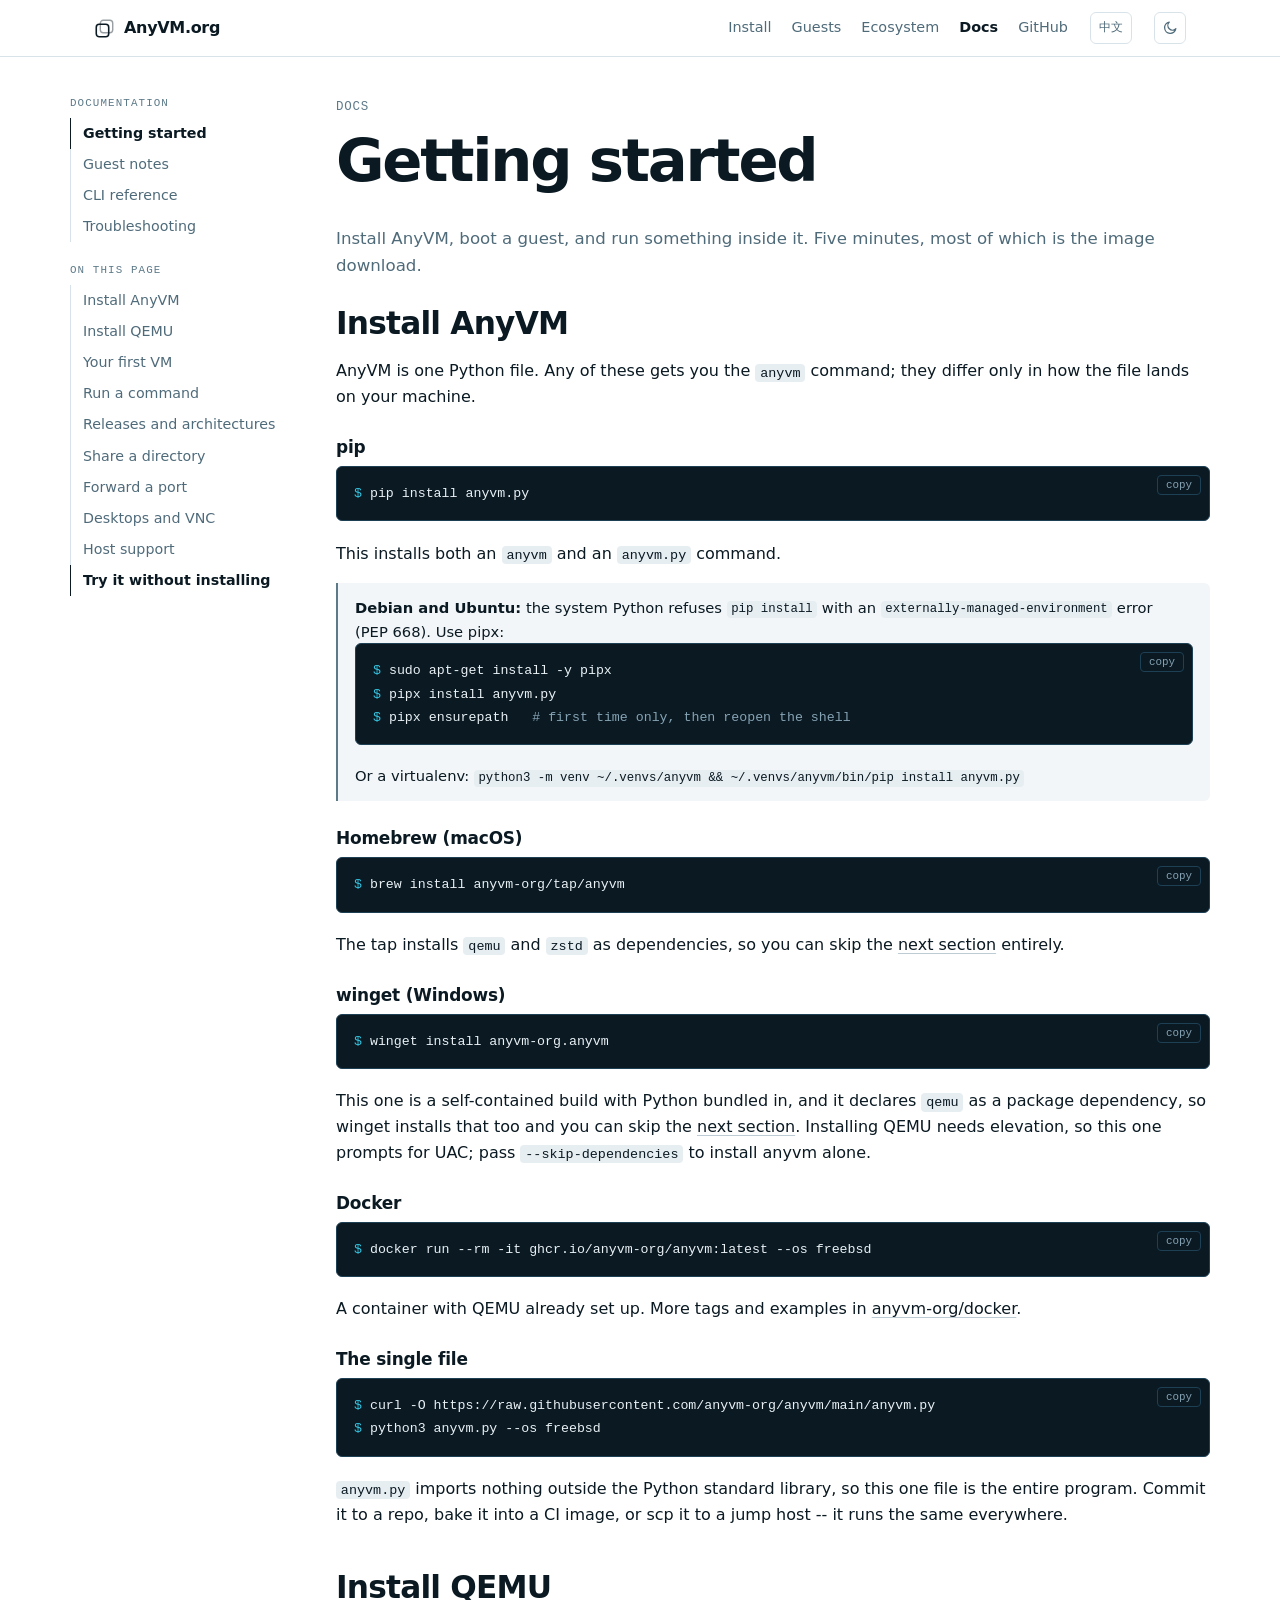
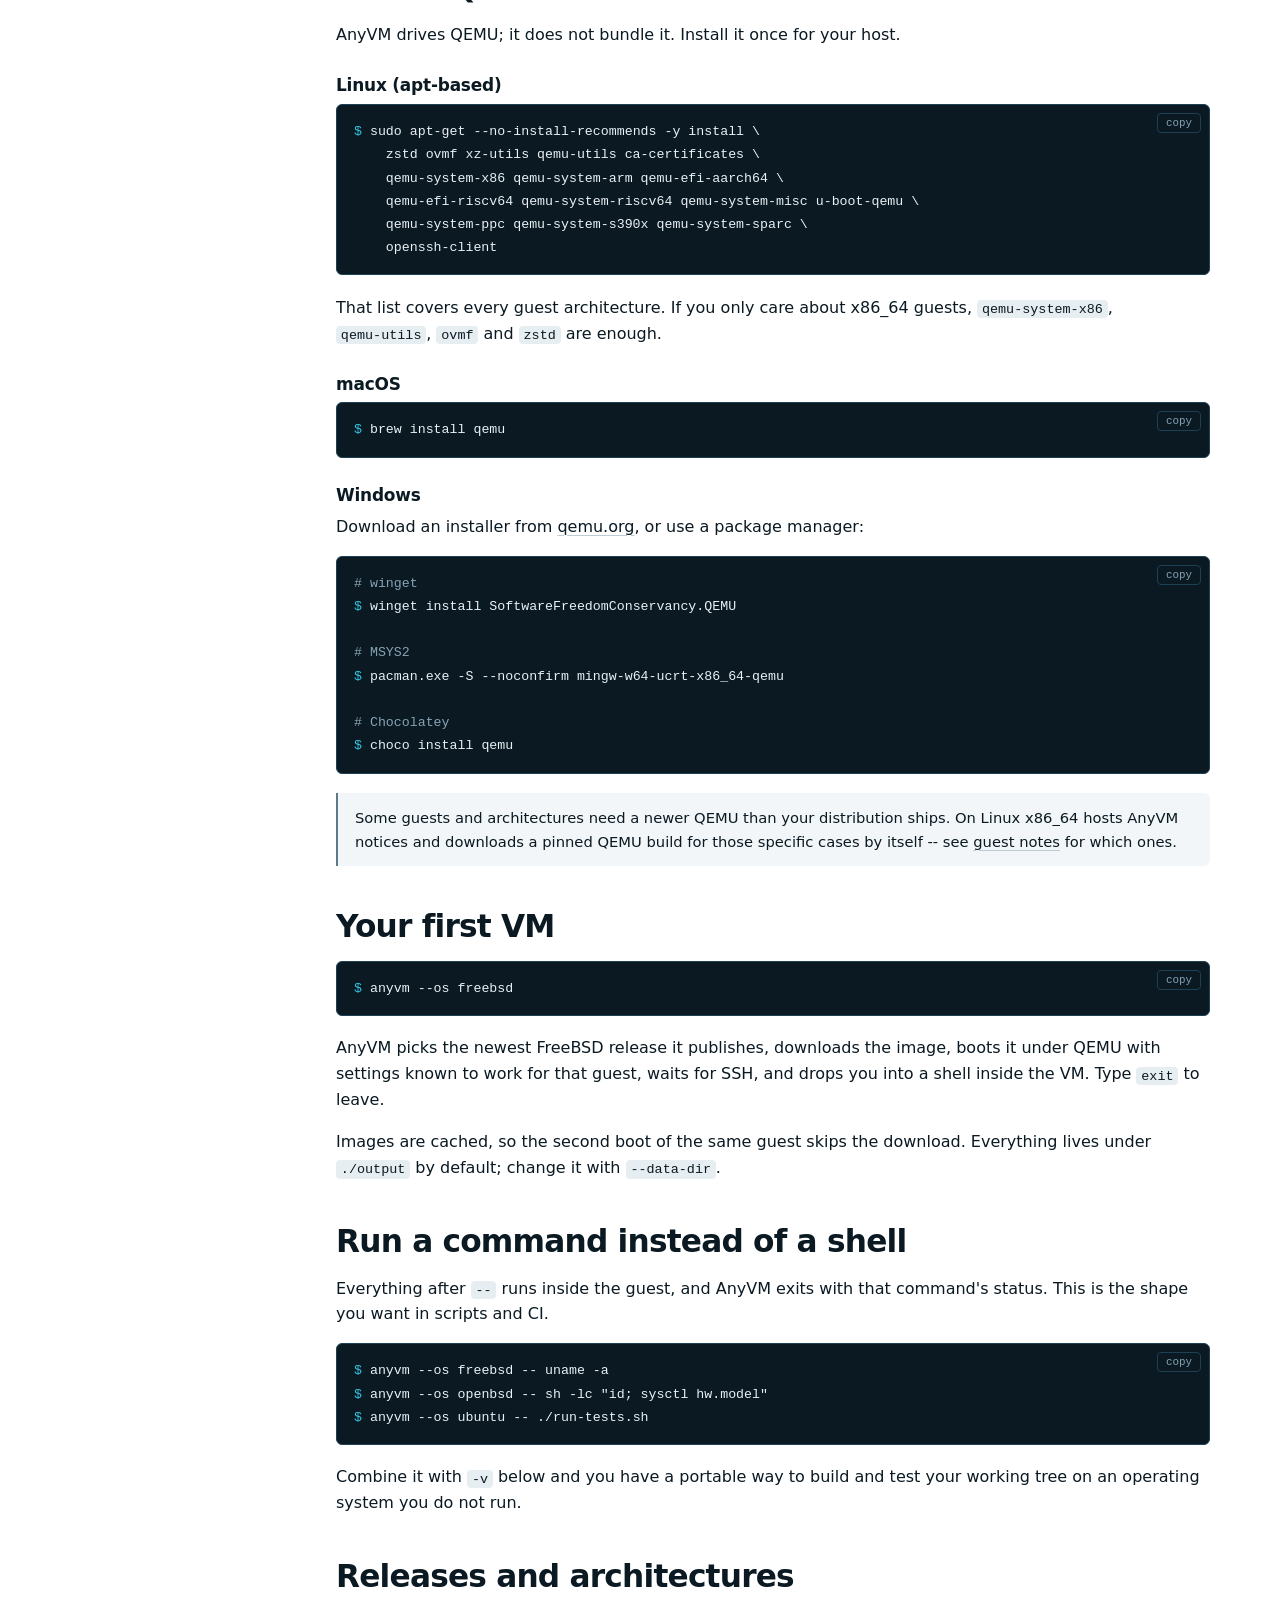
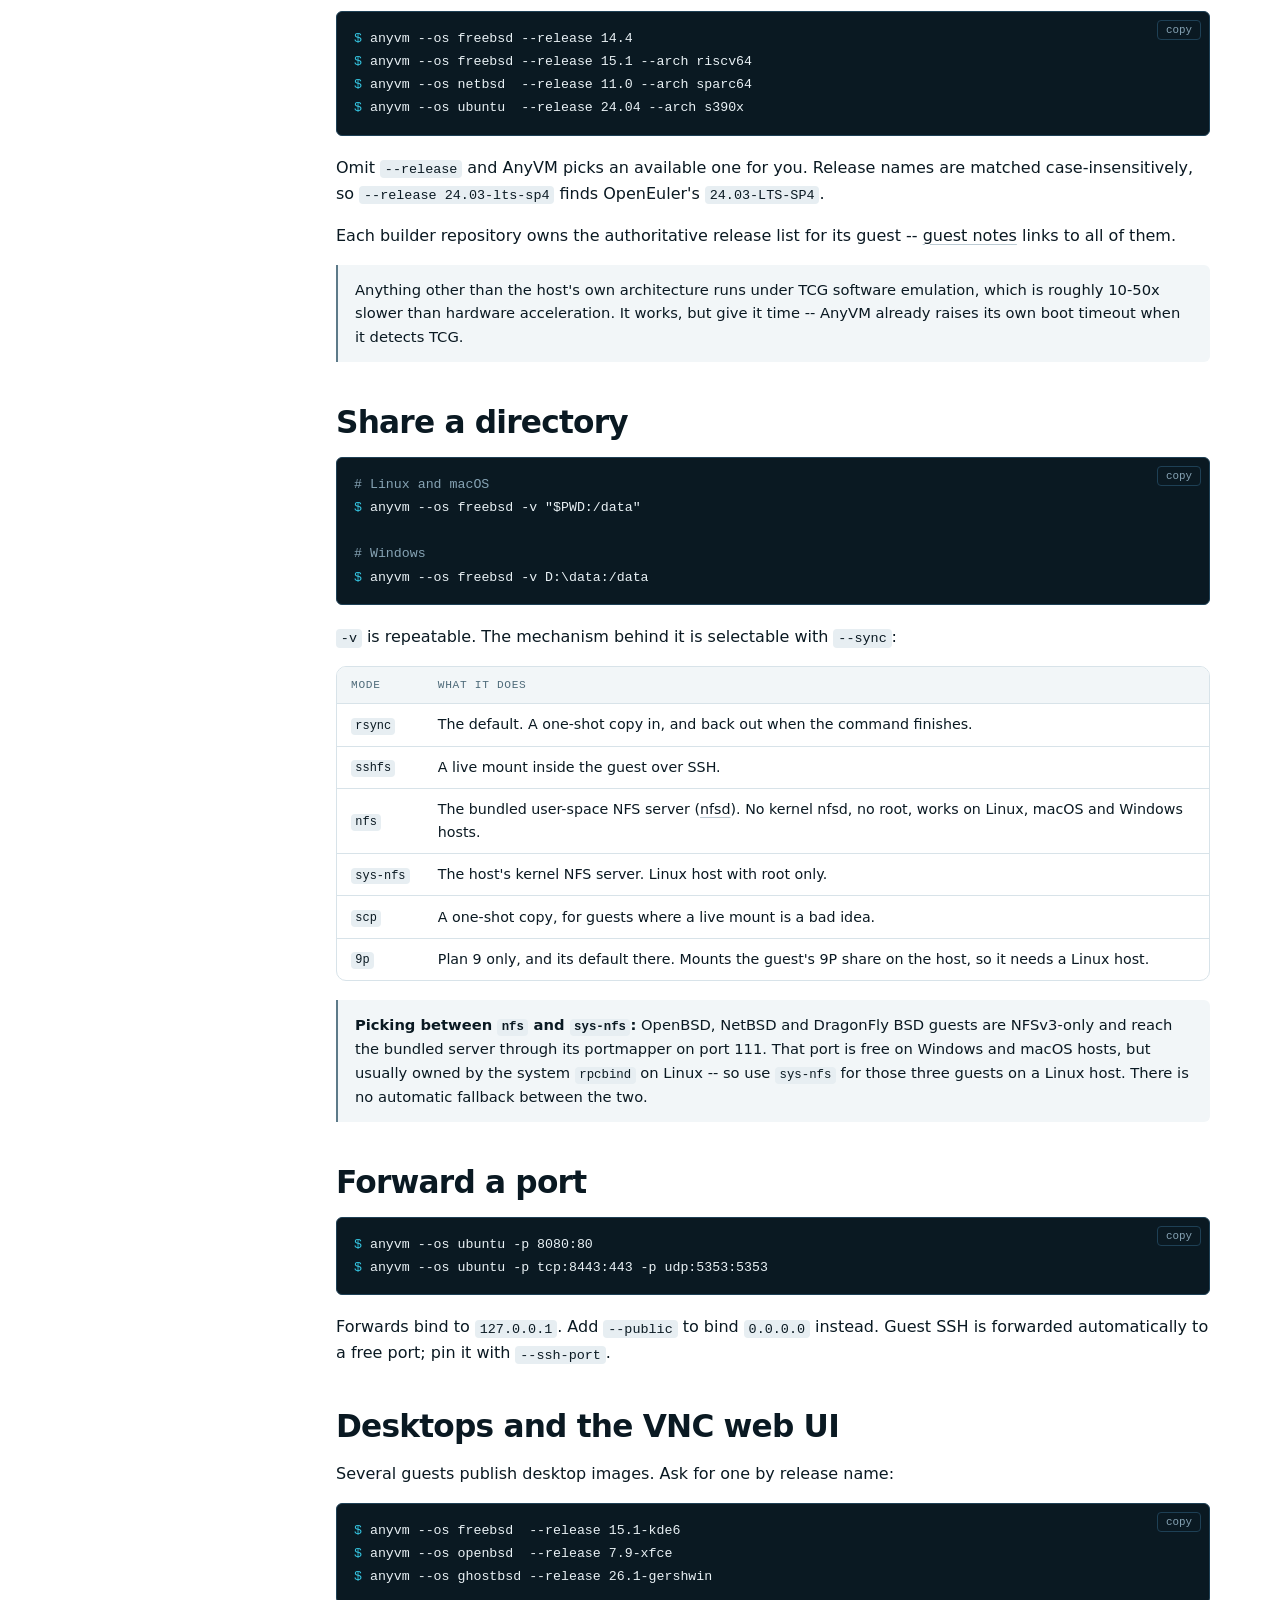
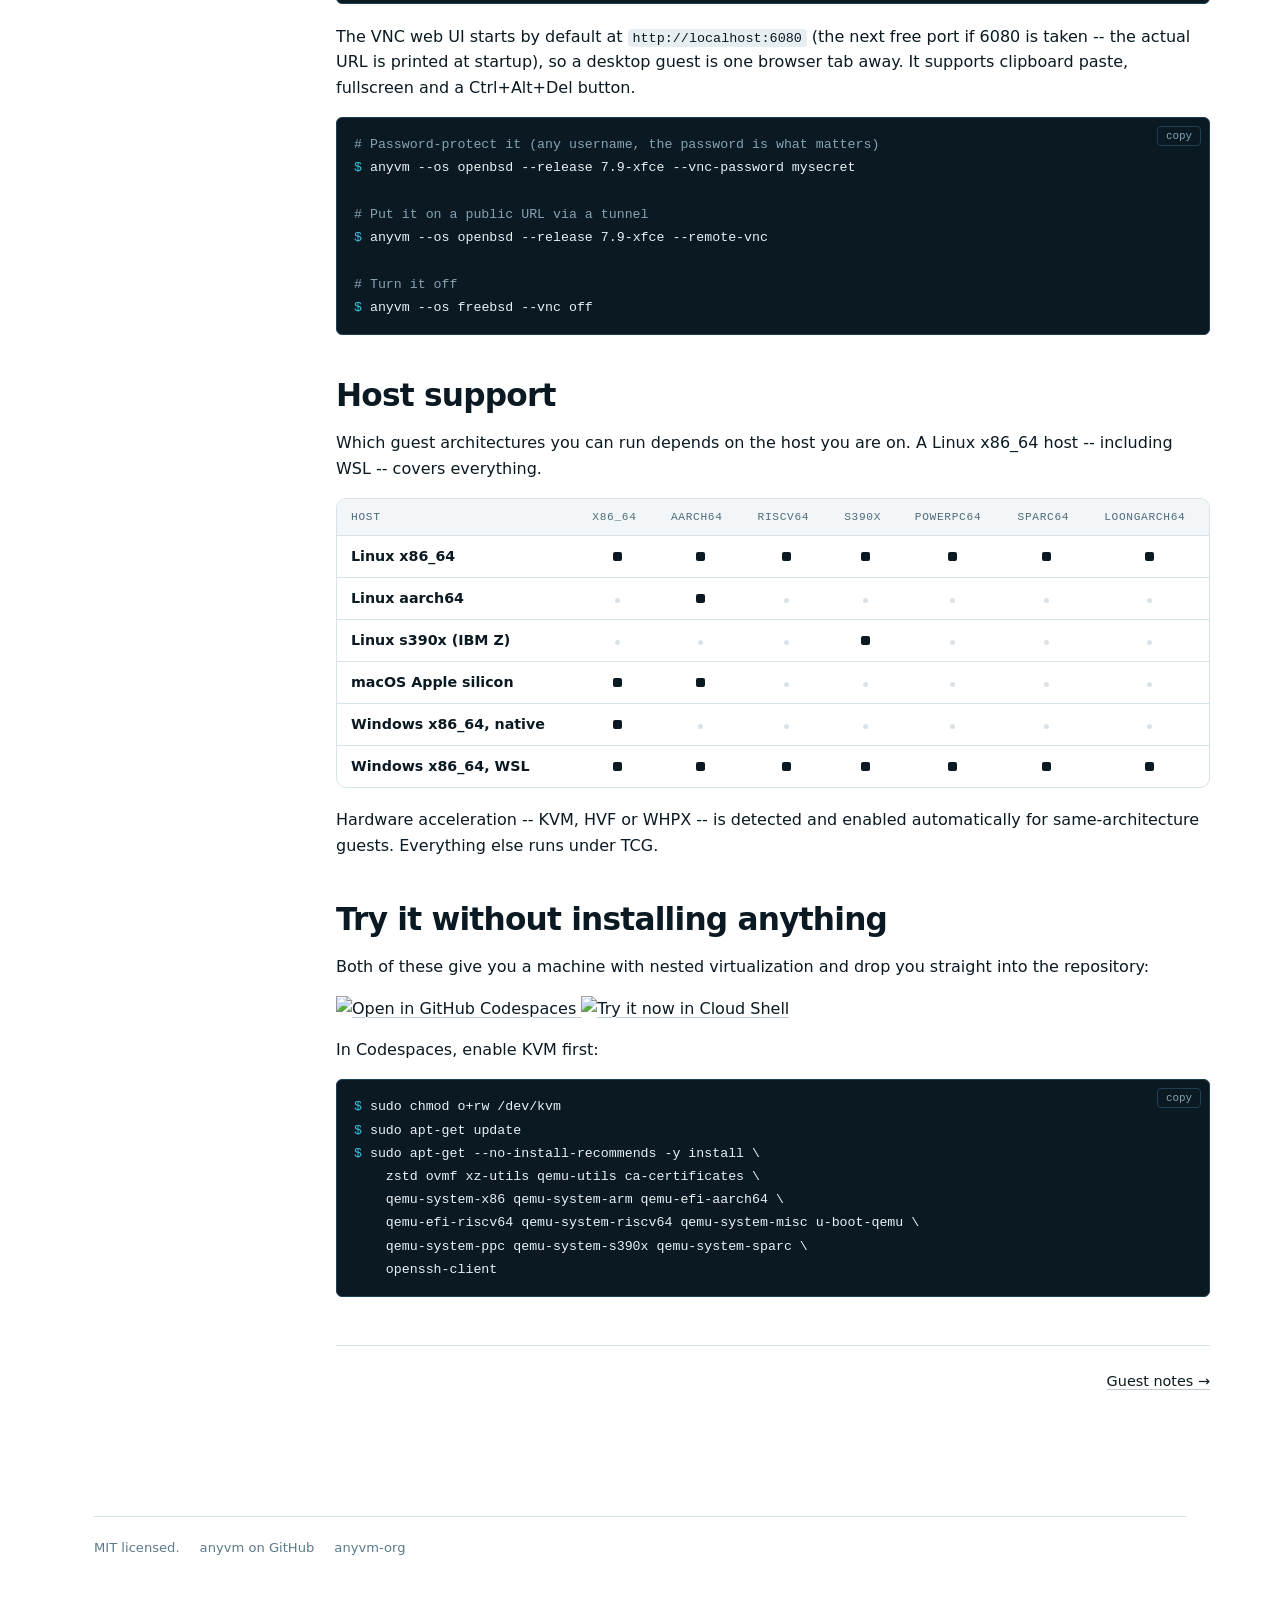
==== commit 98443546: "update" ====
--- a/docs/index.html
+++ b/docs/index.html
@@ -143,8 +143,11 @@
 <pre><span class="s">$</span> winget install anyvm-org.anyvm</pre>
   </div>
   <p lang="en">
-    This one is a self-contained build with Python bundled in, so the machine
-    needs nothing else except <a href="#qemu">QEMU</a>.
+    This one is a self-contained build with Python bundled in, and it declares
+    <code>qemu</code> as a package dependency, so winget installs that too and
+    you can skip the <a href="#qemu">next section</a>. Installing QEMU needs
+    elevation, so this one prompts for UAC; pass
+    <code>--skip-dependencies</code> to install anyvm alone.
   </p>
   <p lang="zh">
     这个版本打包了 Python，机器上除了 <a href="#qemu">QEMU</a> 什么都不用另装。
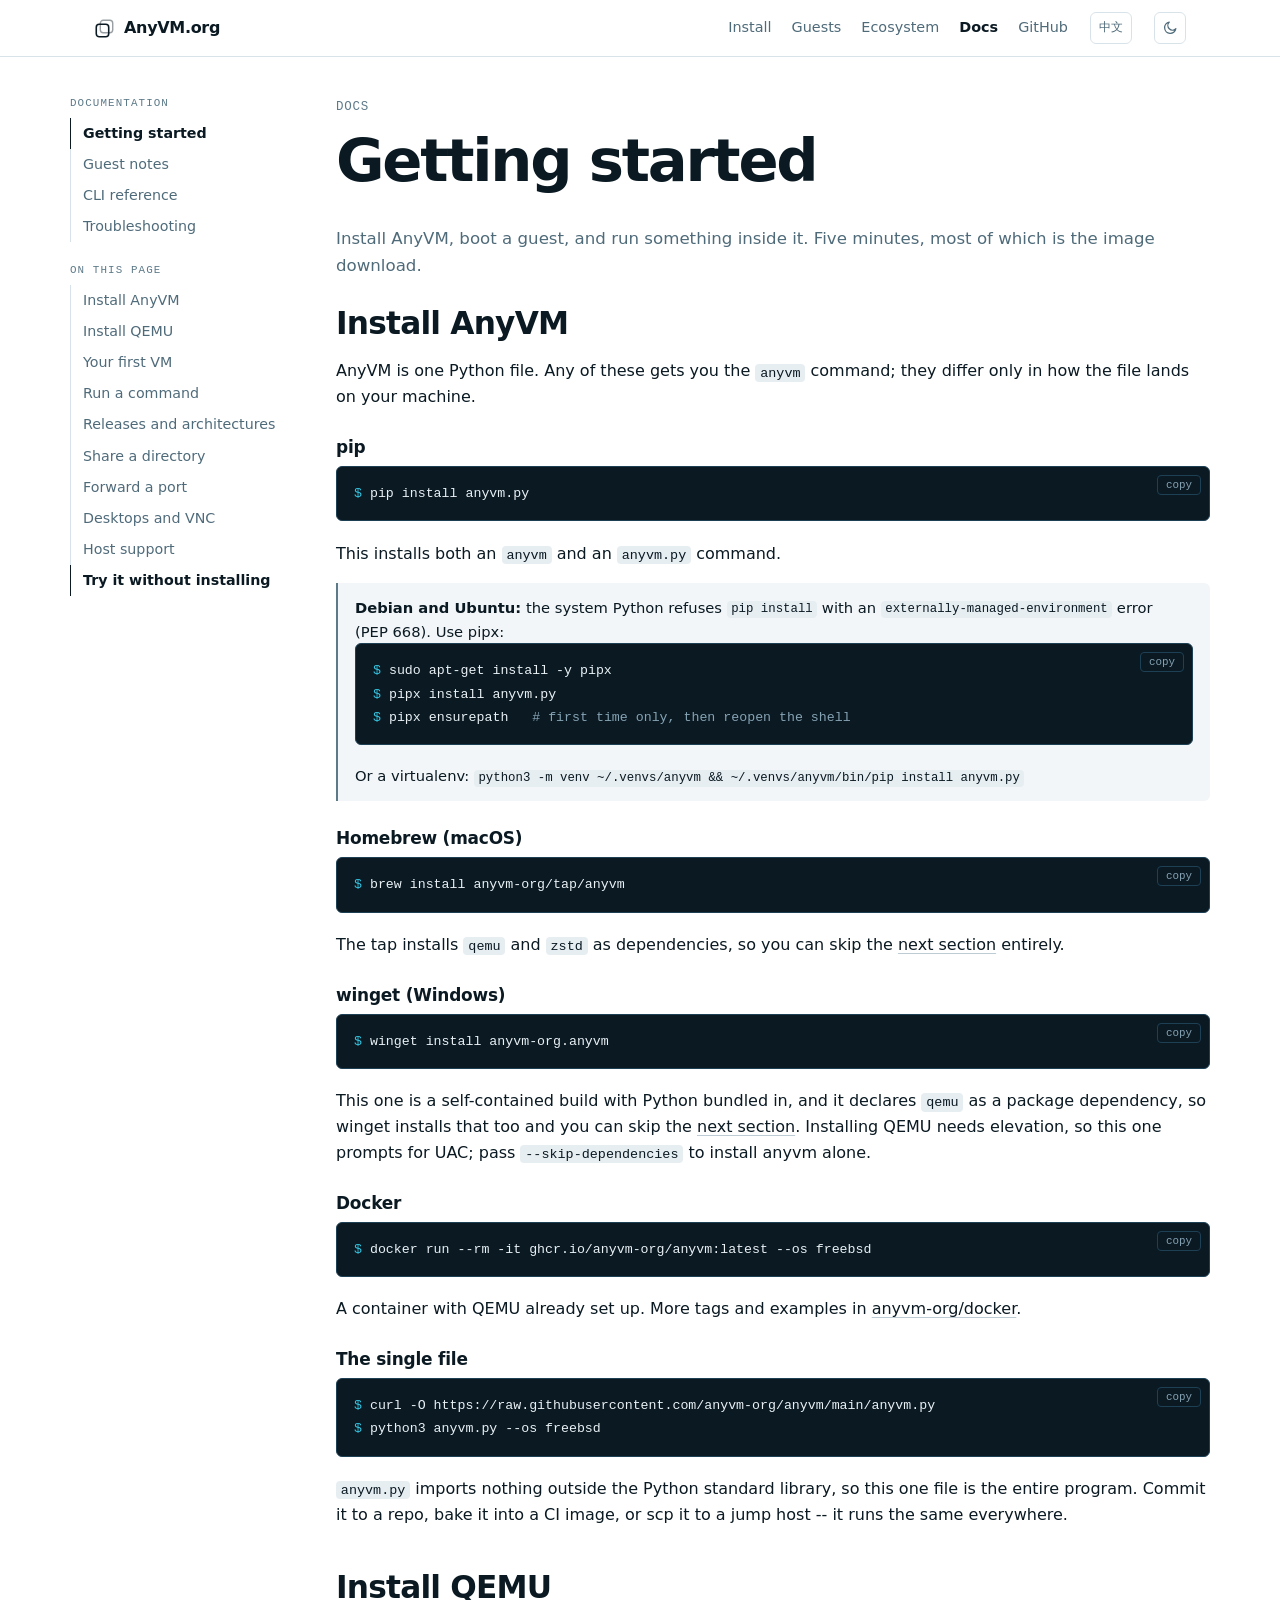
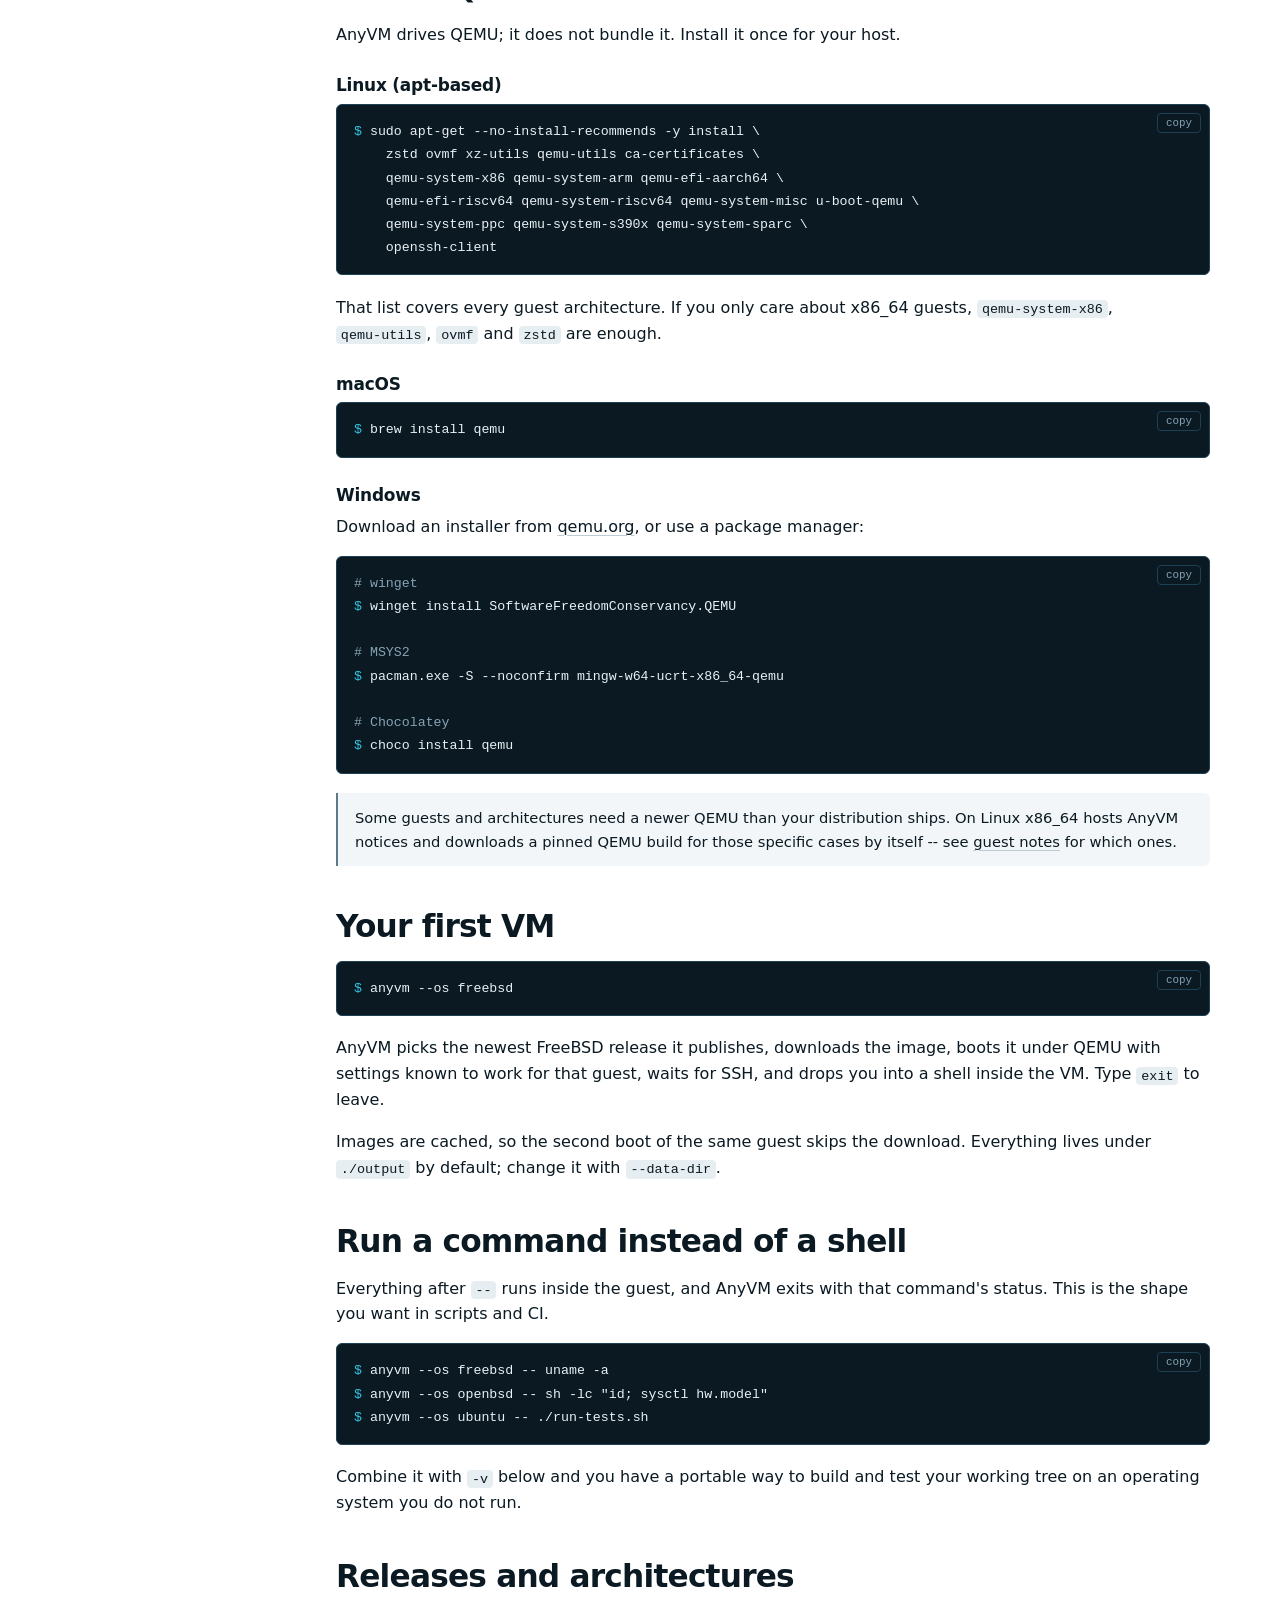
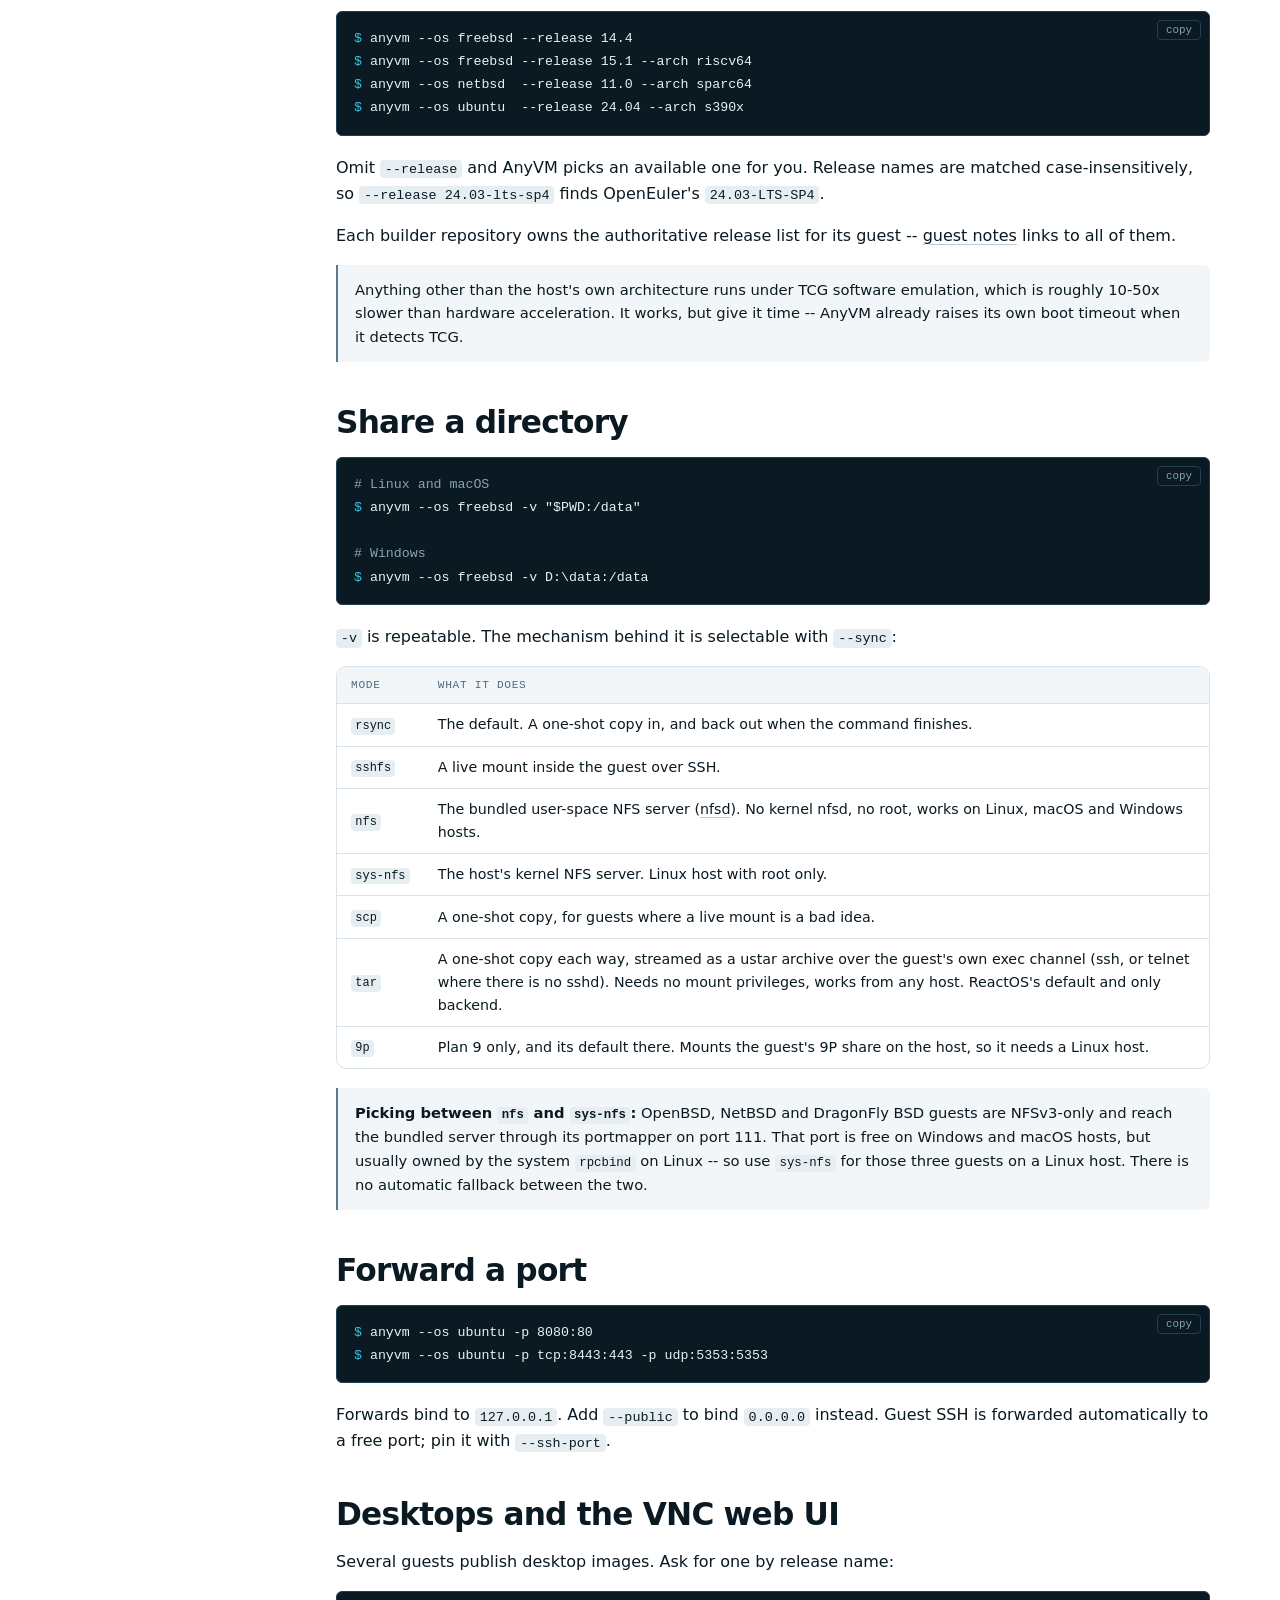
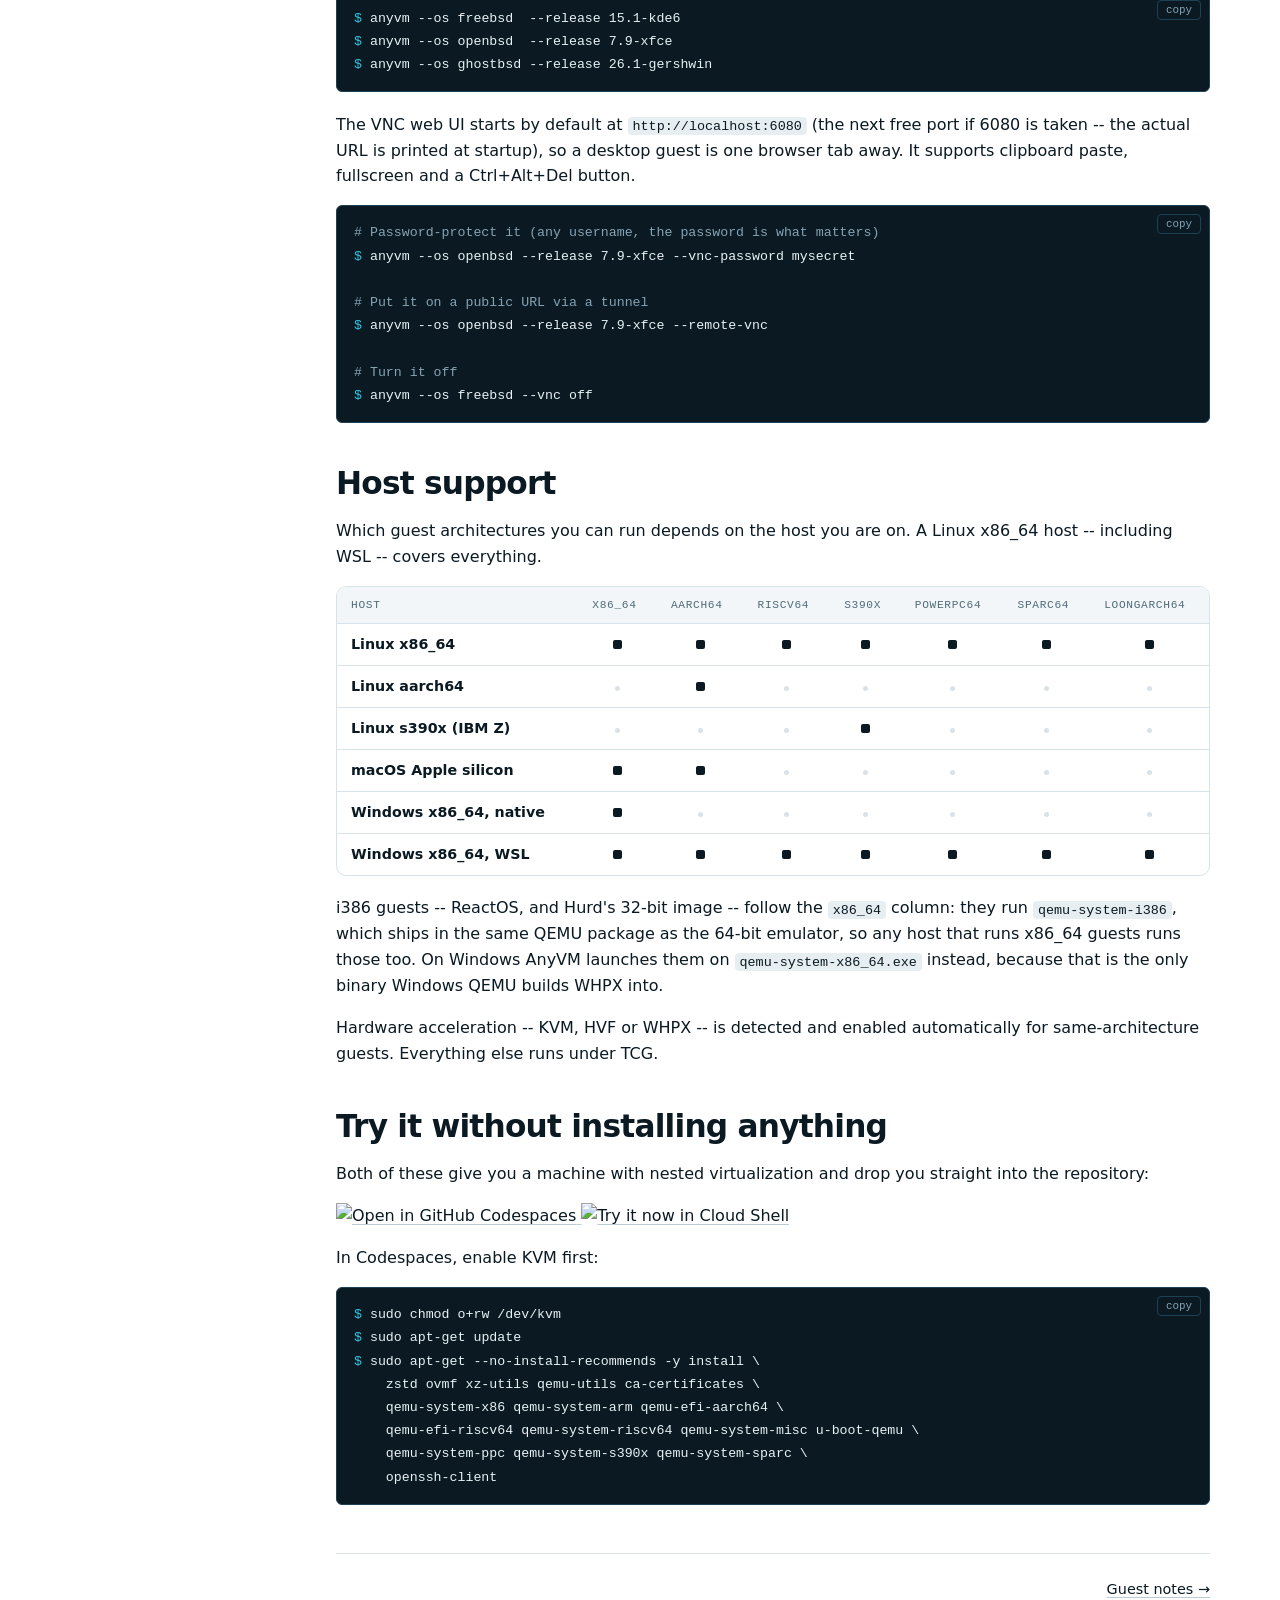
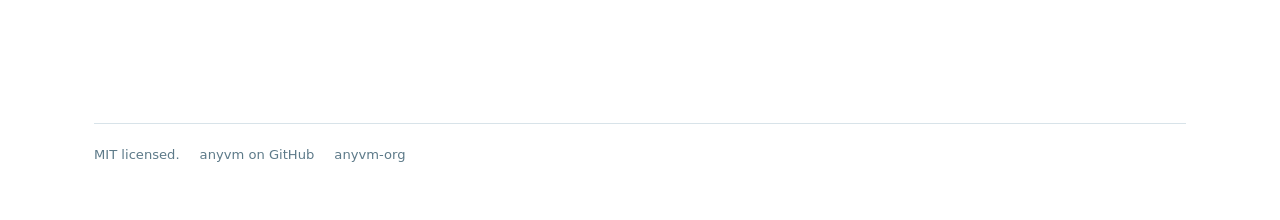
==== commit 574adf3e: "up" ====
--- a/docs/index.html
+++ b/docs/index.html
@@ -366,6 +366,7 @@
         <tr><td><code>nfs</code></td><td><span lang="en">The bundled user-space NFS server (<a href="https://github.com/anyvm-org/nfsd">nfsd</a>). No kernel nfsd, no root, works on Linux, macOS and Windows hosts.</span><span lang="zh">自带的用户态 NFS 服务器（<a href="https://github.com/anyvm-org/nfsd">nfsd</a>）。不用内核 nfsd，不用 root，Linux、macOS、Windows 宿主都能用。</span></td></tr>
         <tr><td><code>sys-nfs</code></td><td><span lang="en">The host's kernel NFS server. Linux host with root only.</span><span lang="zh">宿主的内核 NFS 服务器。只能在有 root 的 Linux 宿主上用。</span></td></tr>
         <tr><td><code>scp</code></td><td><span lang="en">A one-shot copy, for guests where a live mount is a bad idea.</span><span lang="zh">一次性拷贝，给那些不适合做实时挂载的系统用。</span></td></tr>
+        <tr><td><code>tar</code></td><td><span lang="en">A one-shot copy each way, streamed as a ustar archive over the guest's own exec channel (ssh, or telnet where there is no sshd). Needs no mount privileges, works from any host. ReactOS's default and only backend.</span><span lang="zh">两个方向各拷一次，打成 ustar 包走客户机自己的执行通道（有 sshd 走 ssh，没有就走 telnet）。不需要挂载权限，什么宿主都能用。ReactOS 的默认值，也是它唯一能用的后端。</span></td></tr>
         <tr><td><code>9p</code></td><td><span lang="en">Plan&nbsp;9 only, and its default there. Mounts the guest's 9P share on the host, so it needs a Linux host.</span><span lang="zh">只用于 Plan&nbsp;9，也是它的默认值。把虚拟机的 9P 共享挂到宿主上，所以需要 Linux 宿主。</span></td></tr>
       </tbody>
     </table>
@@ -532,6 +533,22 @@
   </div>
 
   <p lang="en">
+    i386 guests -- ReactOS, and Hurd's 32-bit image -- follow the
+    <code>x86_64</code> column: they run <code>qemu-system-i386</code>, which
+    ships in the same QEMU package as the 64-bit emulator, so any host that
+    runs x86_64 guests runs those too. On Windows AnyVM launches them on
+    <code>qemu-system-x86_64.exe</code> instead, because that is the only
+    binary Windows QEMU builds WHPX into.
+  </p>
+  <p lang="zh">
+    i386 客户机 —— ReactOS 和 Hurd 的 32 位镜像 —— 跟着 <code>x86_64</code>
+    那一列走：它们跑的是 <code>qemu-system-i386</code>，和 64 位模拟器在同一个 QEMU
+    包里，所以能跑 x86_64 客户机的宿主都能跑它们。在 Windows 上 AnyVM 会改用
+    <code>qemu-system-x86_64.exe</code> 启动它们，因为 Windows 版 QEMU 只把 WHPX
+    编进了那个二进制。
+  </p>
+
+  <p lang="en">
     Hardware acceleration -- KVM, HVF or WHPX -- is detected and enabled
     automatically for same-architecture guests. Everything else runs under
     TCG.
--- a/assets/style.css
+++ b/assets/style.css
@@ -62,6 +62,7 @@
   --os-haiku:       #ff9c00;  /* haiku-os.org accent, as-is */
   --os-hurd:        #a48fd0;  /* DERIVED -- logo is monochrome */
   --os-plan9:       #ffd324;  /* 9front.org style.css, as-is */
+  --os-reactos:     #5f9bdd;  /* reactos.org style.blue.css #467fbf, lifted */
 
   /* Page surfaces (light is the default document). */
   --bg:      #ffffff;
@@ -408,21 +409,24 @@
 .hero-names span:nth-child(15) { font-size: 2.35em; opacity: .14; } /* OpenIndiana */
 .hero-names span:nth-child(16) { font-size: 1.80em; opacity: .17; } /* NextBSD */
 .hero-names span:nth-child(17) { font-size: 2.85em; opacity: .13; } /* Ubuntu */
+.hero-names span:nth-child(18) { font-size: 2.05em; opacity: .15; } /* ReactOS */
 
 /* Architectures: a second, quieter layer. Held well below the guest sizes so
    the two read as foreground and background of the same field rather than as
-   one flat list of words. */
-.hero-names span:nth-child(18) { font-size: 1.35em; opacity: .18; } /* x86_64 */
-.hero-names span:nth-child(19) { font-size: 1.50em; opacity: .17; } /* aarch64 */
-.hero-names span:nth-child(20) { font-size: 1.20em; opacity: .18; } /* riscv64 */
-.hero-names span:nth-child(21) { font-size: 1.10em; opacity: .18; } /* arm64 */
-.hero-names span:nth-child(22) { font-size: 1.40em; opacity: .17; } /* sparc64 */
-.hero-names span:nth-child(23) { font-size: 1.00em; opacity: .18; } /* s390x */
-.hero-names span:nth-child(24) { font-size: 1.25em; opacity: .18; } /* loongarch64 */
-.hero-names span:nth-child(25) { font-size: 1.15em; opacity: .18; } /* ppc64le */
-.hero-names span:nth-child(26) { font-size: 1.05em; opacity: .18; } /* amd64 */
-.hero-names span:nth-child(27) { font-size: 1.30em; opacity: .17; } /* powerpc64 */
-.hero-names span:nth-child(28) { font-size: 0.95em; opacity: .18; } /* i386 */
+   one flat list of words. These indices follow the guest list above -- adding
+   a guest shifts every one of them, so renumber the whole block rather than
+   appending the new name after the architectures. */
+.hero-names span:nth-child(19) { font-size: 1.35em; opacity: .18; } /* x86_64 */
+.hero-names span:nth-child(20) { font-size: 1.50em; opacity: .17; } /* aarch64 */
+.hero-names span:nth-child(21) { font-size: 1.20em; opacity: .18; } /* riscv64 */
+.hero-names span:nth-child(22) { font-size: 1.10em; opacity: .18; } /* arm64 */
+.hero-names span:nth-child(23) { font-size: 1.40em; opacity: .17; } /* sparc64 */
+.hero-names span:nth-child(24) { font-size: 1.00em; opacity: .18; } /* s390x */
+.hero-names span:nth-child(25) { font-size: 1.25em; opacity: .18; } /* loongarch64 */
+.hero-names span:nth-child(26) { font-size: 1.15em; opacity: .18; } /* ppc64le */
+.hero-names span:nth-child(27) { font-size: 1.05em; opacity: .18; } /* amd64 */
+.hero-names span:nth-child(28) { font-size: 1.30em; opacity: .17; } /* powerpc64 */
+.hero-names span:nth-child(29) { font-size: 0.95em; opacity: .18; } /* i386 */
 
 @media (max-width: 1000px) { .hero-names { font-size: 0.8rem; } }
 @media (max-width: 640px)  { .hero-names { font-size: 0.6rem; } }
@@ -579,7 +583,7 @@
 
 .cov-grid {
   display: grid;
-  grid-template-columns: auto repeat(7, var(--cell));
+  grid-template-columns: auto repeat(8, var(--cell));
   align-items: center;
   column-gap: 3px;
 }
@@ -640,6 +644,7 @@
 [data-os="haiku"]       { --os-color: var(--os-haiku); }
 [data-os="hurd"]        { --os-color: var(--os-hurd); }
 [data-os="plan9"]       { --os-color: var(--os-plan9); }
+[data-os="reactos"]     { --os-color: var(--os-reactos); }
 
 /* One band per guest. Lineage grouping is still legible -- the gaps do that
    job -- but the colour now names the system itself, which is why there is
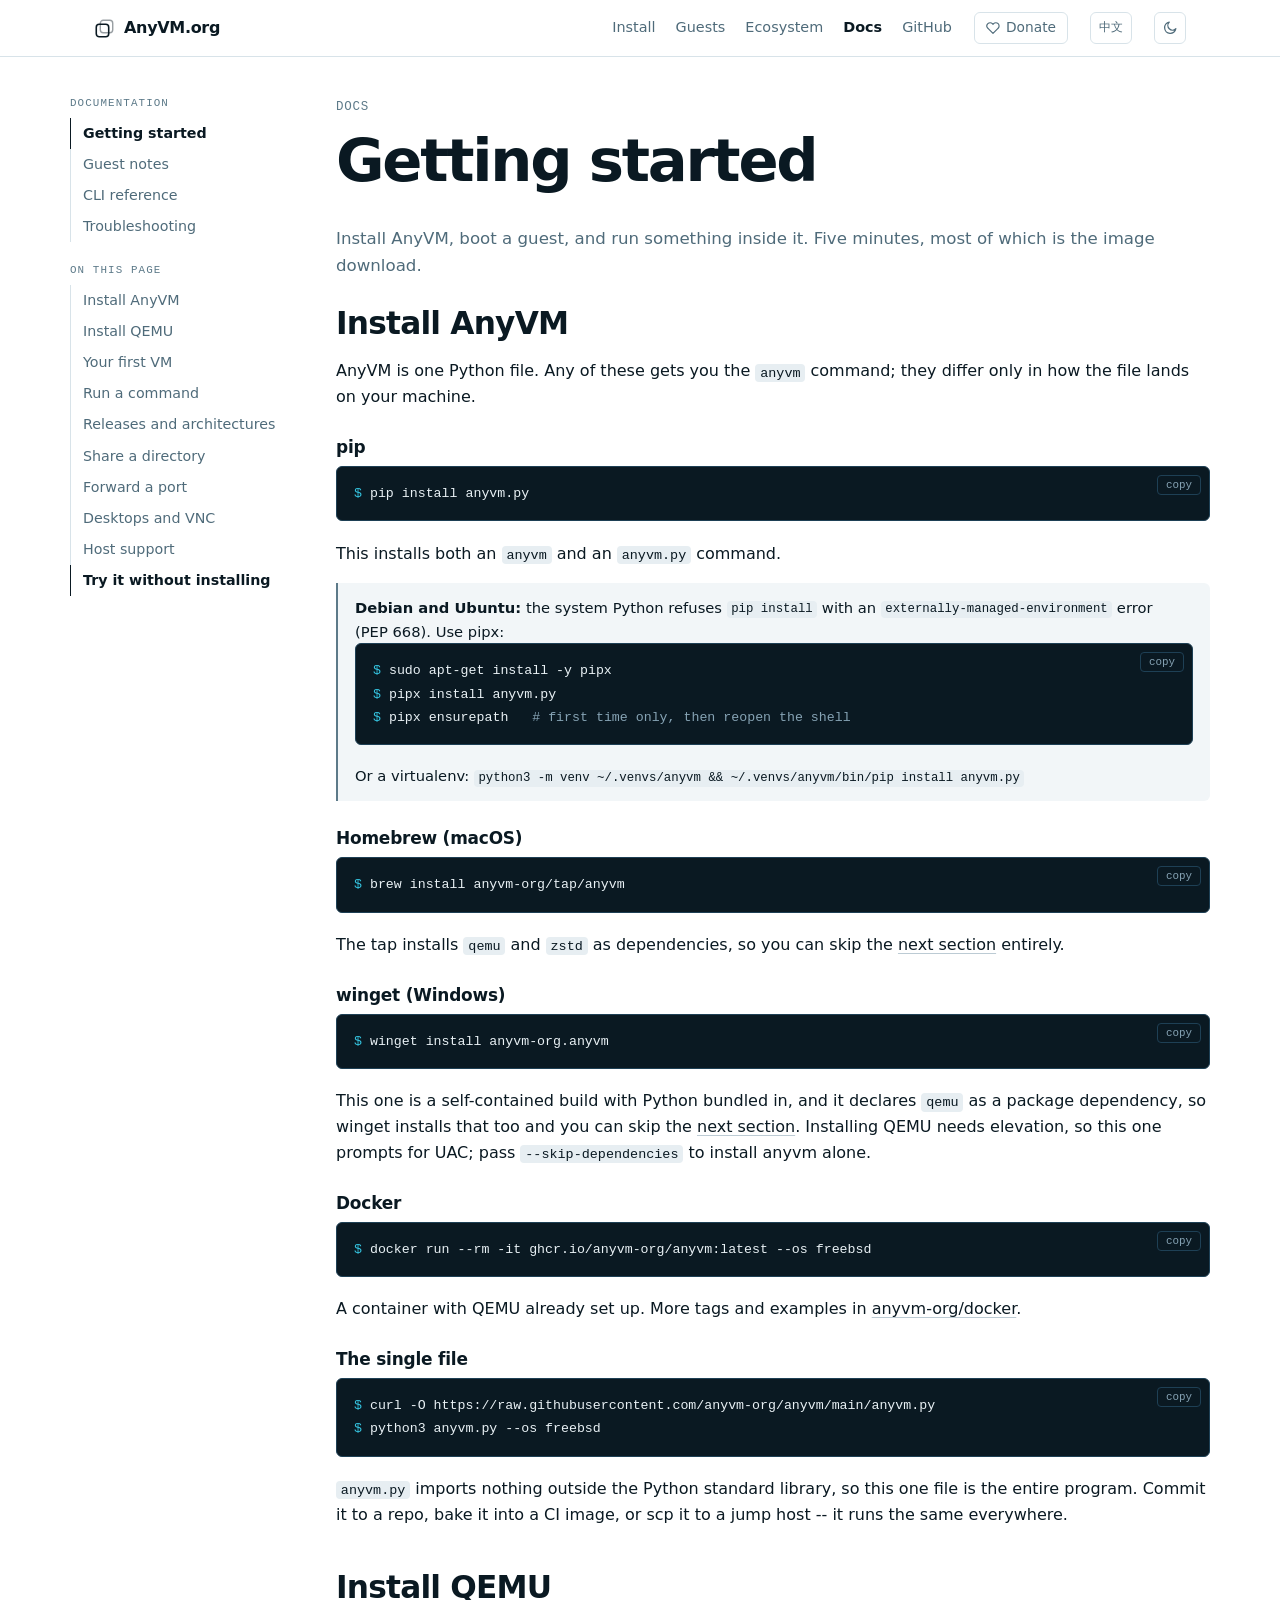
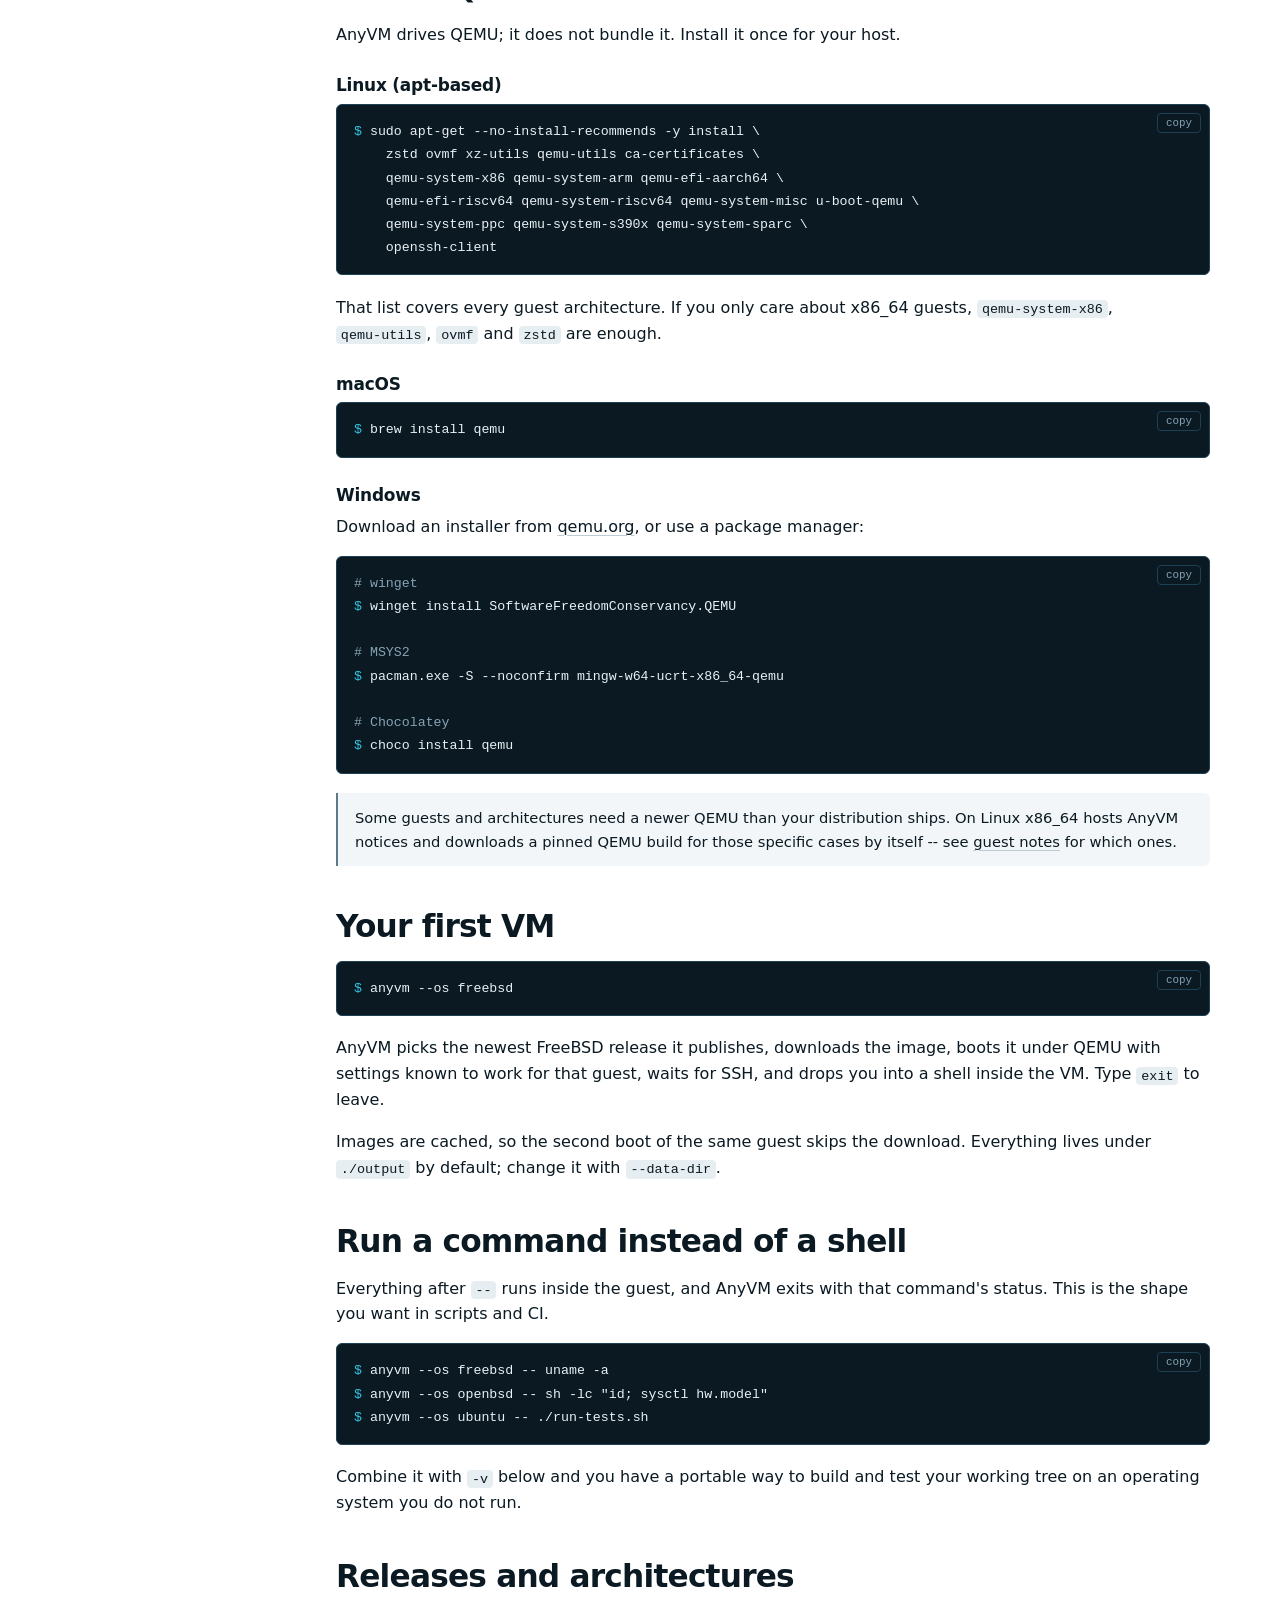
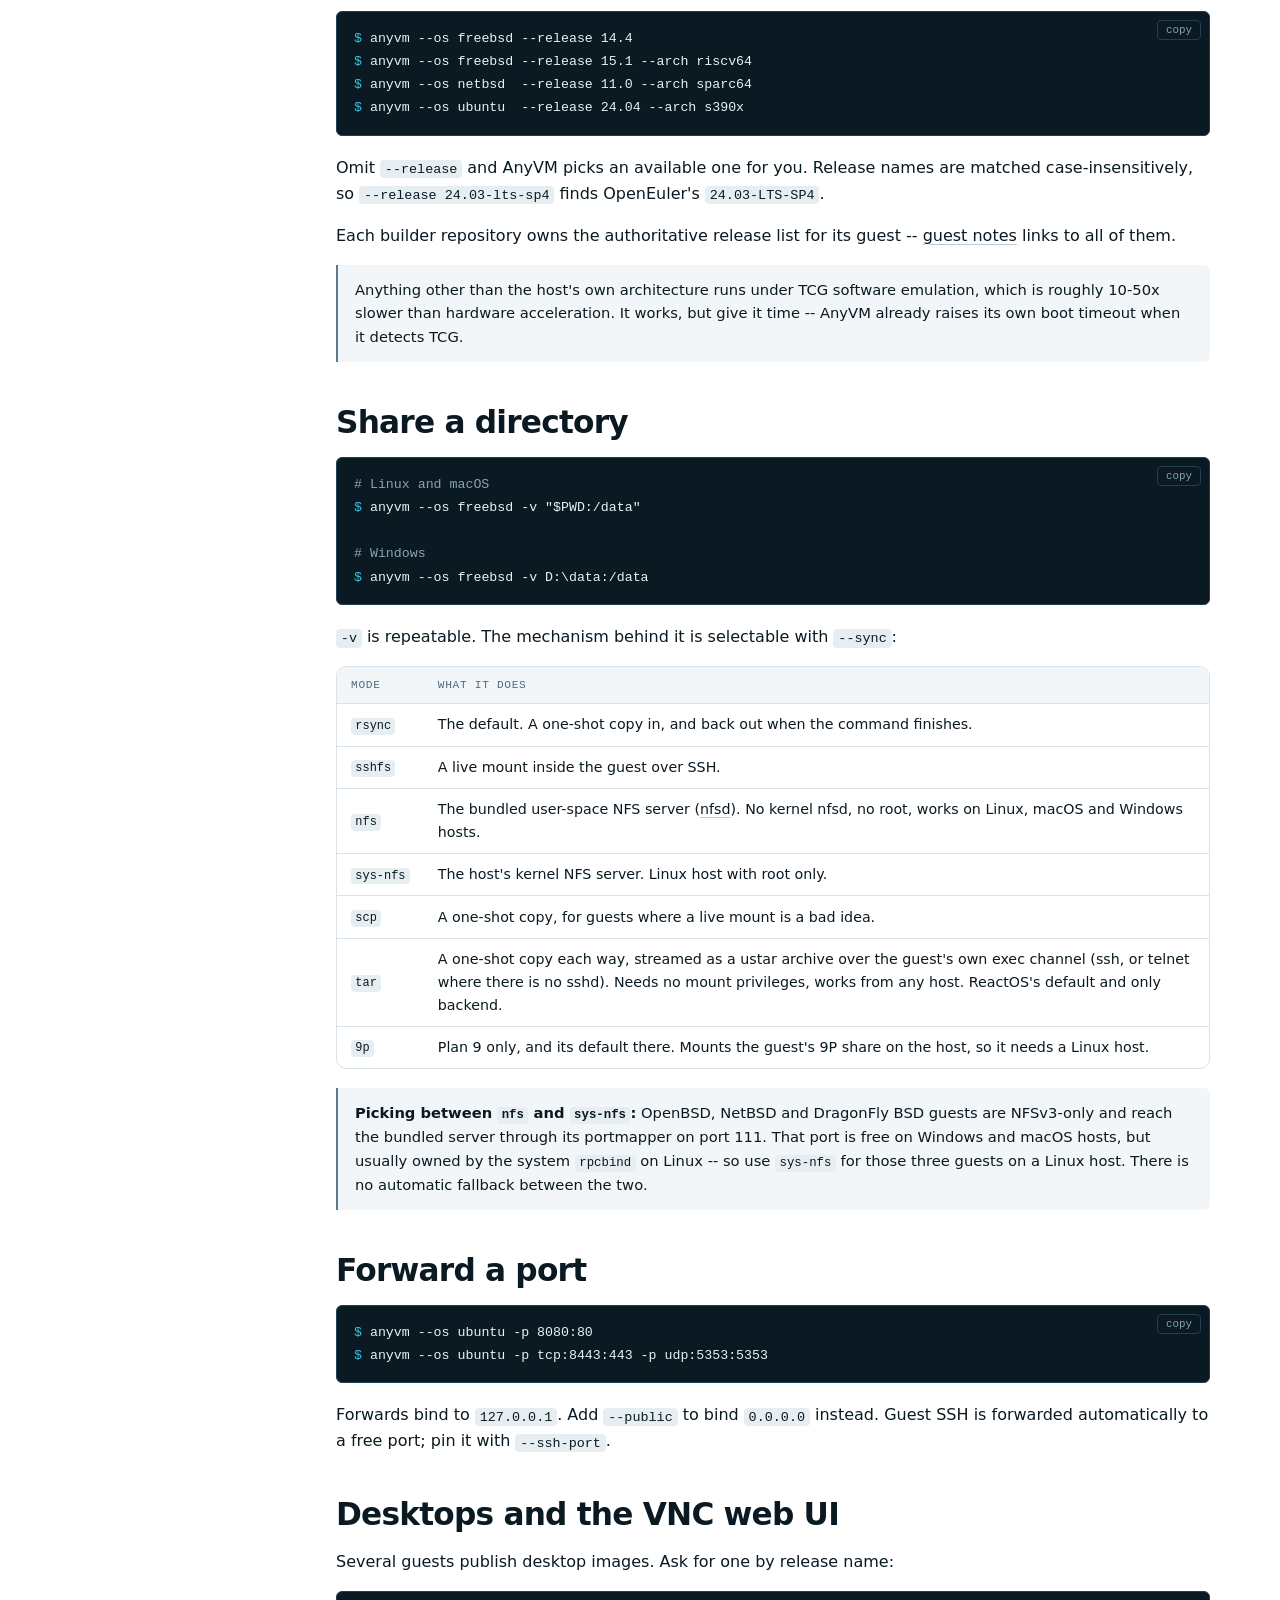
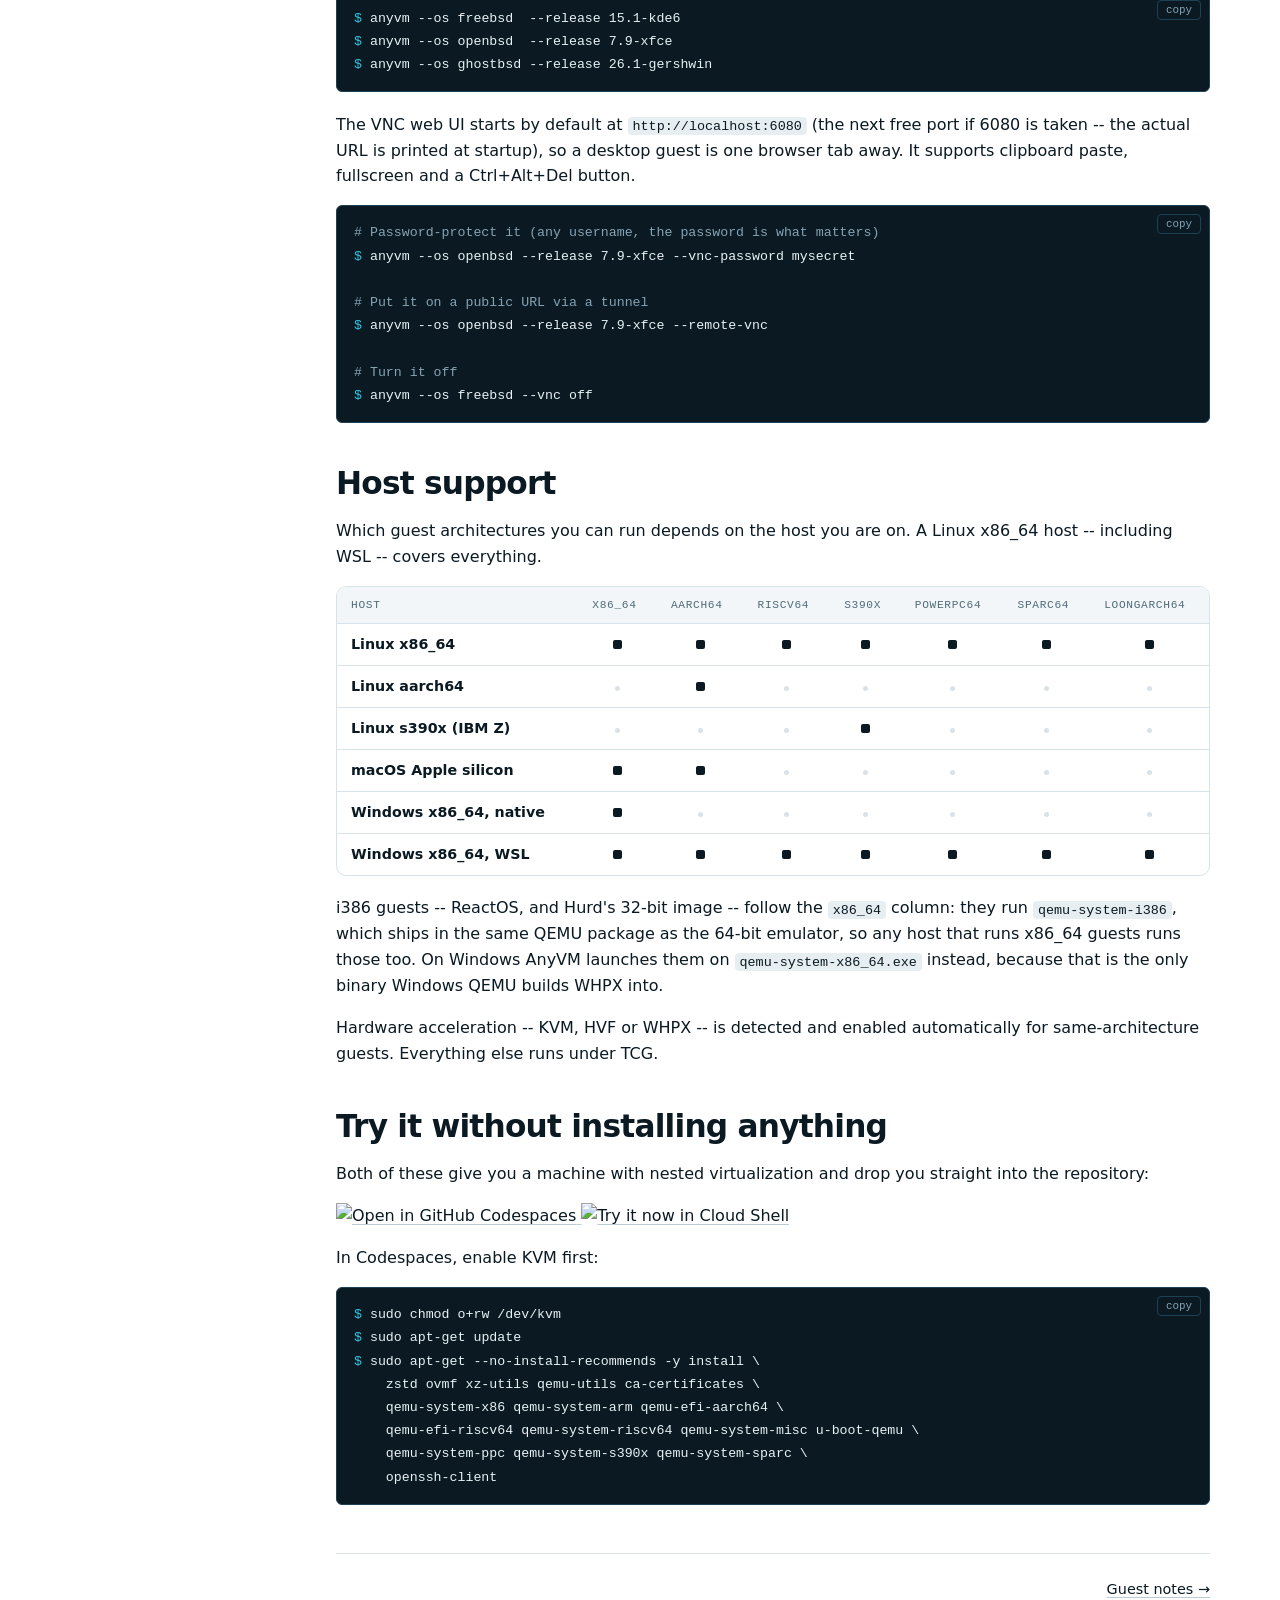
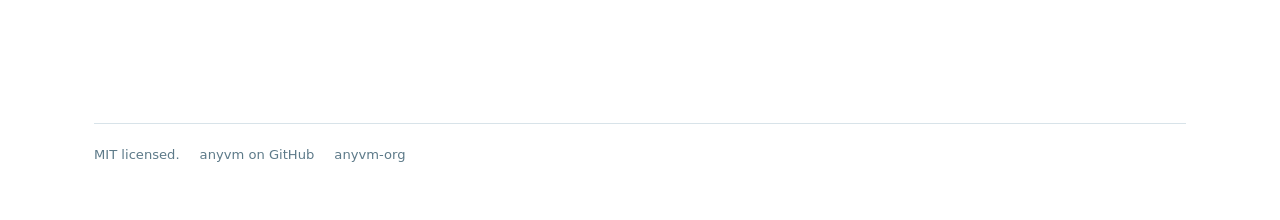
==== commit b4cdb794: "add" ====
--- a/docs/index.html
+++ b/docs/index.html
@@ -32,6 +32,14 @@
       <a href="/docs/" class="on">Docs</a>
       <a href="https://github.com/anyvm-org/anyvm">GitHub</a>
     </nav>
+      <a class="donate" href="https://github.com/vmactions/donate">
+        <svg width="14" height="14" viewBox="0 0 24 24" fill="none"
+             stroke="currentColor" stroke-width="2" stroke-linecap="round"
+             stroke-linejoin="round" aria-hidden="true">
+          <path d="M20.8 4.6a5.5 5.5 0 0 0-7.8 0L12 5.7l-1-1.1a5.5 5.5 0 0 0-7.8 7.8l1.1 1.1L12 21.2l7.7-7.7 1.1-1.1a5.5 5.5 0 0 0 0-7.8z"/>
+        </svg>
+        <span lang="en">Donate</span><span lang="zh">赞助</span>
+      </a>
       <button class="lang-toggle" type="button" aria-label="切换到中文">
         <span class="when-en">中文</span>
         <span class="when-zh">EN</span>
--- a/assets/style.css
+++ b/assets/style.css
@@ -265,6 +265,34 @@
   line-height: 1;
 }
 .lang-toggle:hover { color: var(--fg); border-color: var(--line-2); }
+
+/* ---- Donate ---------------------------------------------------------
+   Sits with the language and theme controls rather than among the nav
+   links, because it is an action, not a destination. Distinguished by the
+   heart and the border, NOT by colour -- hue on this site means "which
+   guest", and spending it here would break that. */
+.donate {
+  display: inline-flex;
+  align-items: center; gap: 6px;
+  height: 32px; padding: 0 11px; flex: none;
+  border: 1px solid var(--line);
+  border-radius: var(--r);
+  color: var(--fg-2);
+  font-size: 0.86rem;
+  line-height: 1;
+  text-decoration: none;
+  white-space: nowrap;
+}
+.donate:hover { color: var(--fg); border-color: var(--line-2); text-decoration: none; }
+.donate svg { display: block; flex: none; }
+
+/* Below ~560px the label goes and the heart carries it, so the control
+   survives where the nav links are already being dropped. The selector is
+   doubled to outrank [lang="zh"][lang]. */
+@media (max-width: 560px) {
+  .donate { padding: 0 8px; }
+  .donate span[lang] { display: none; }
+}
 
 /* ---- Theme switch -------------------------------------------------
    Hidden until the inline head script adds .js: without JS the control
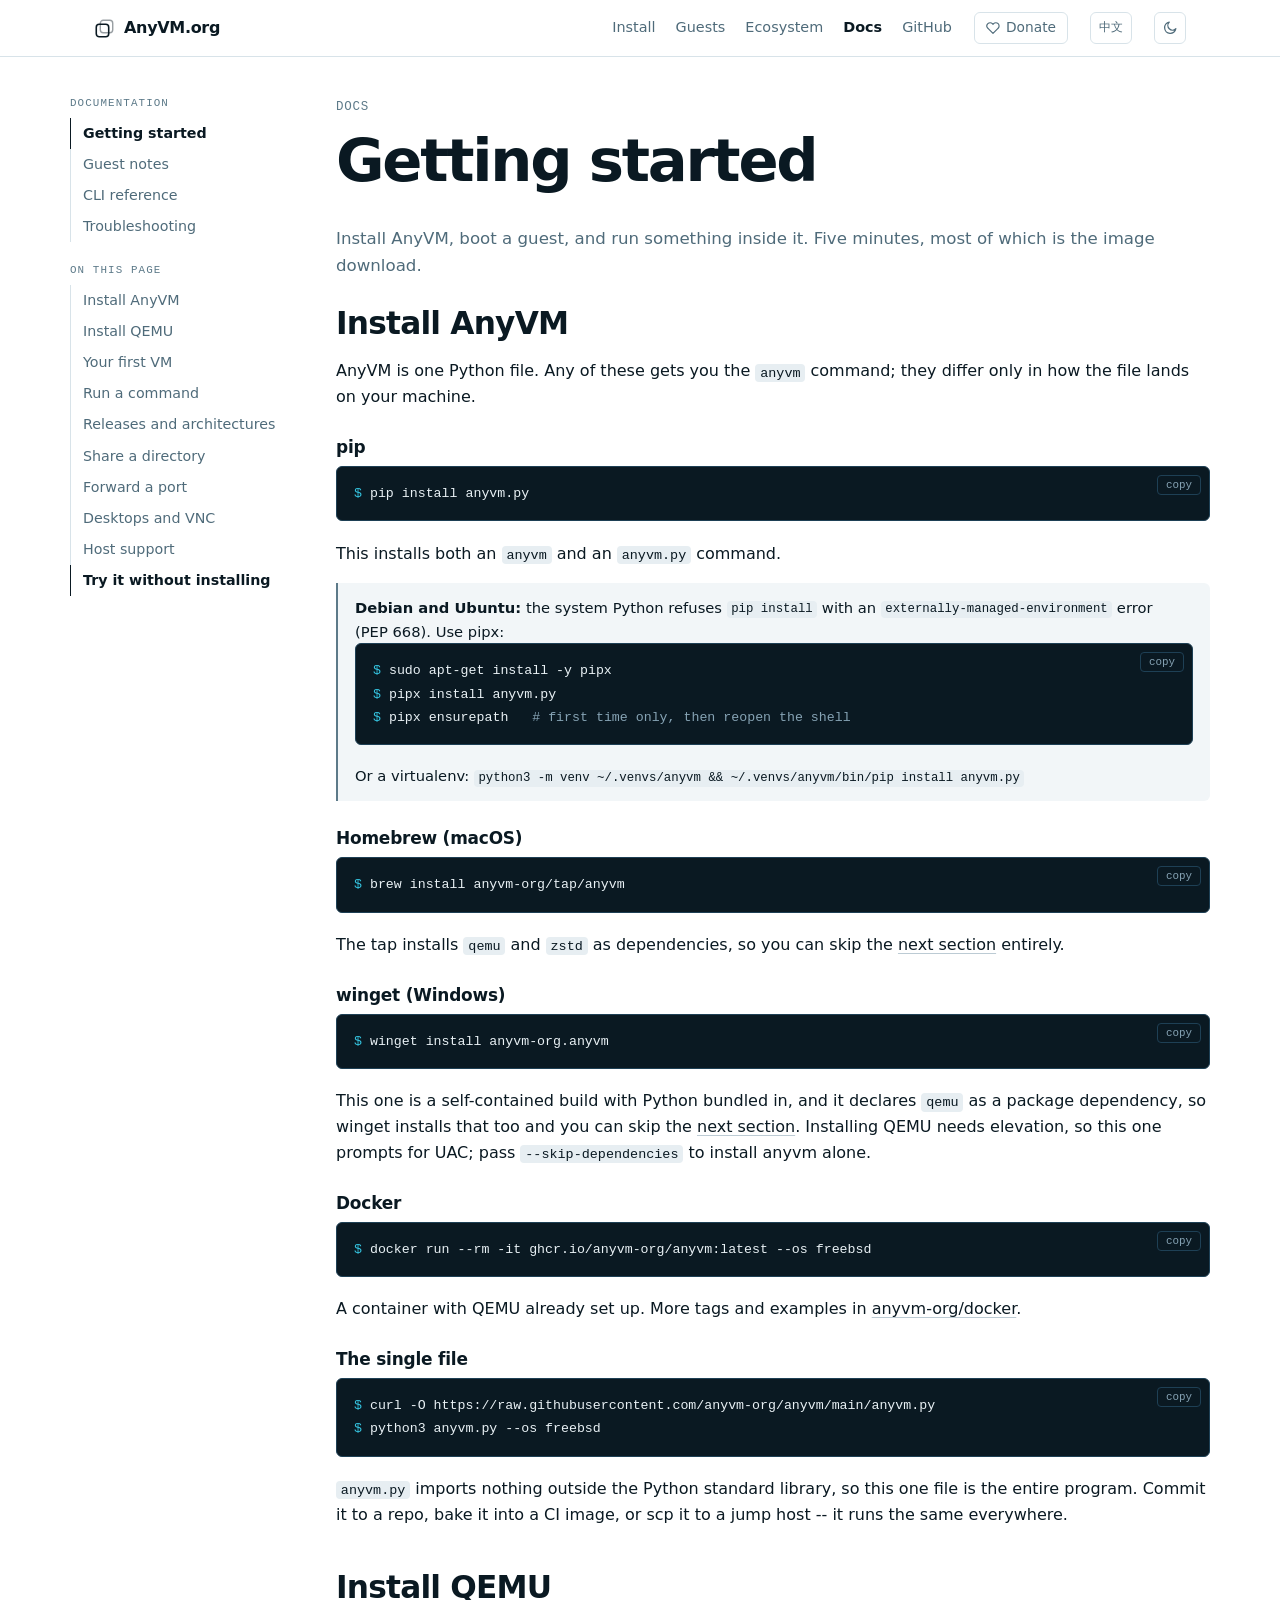
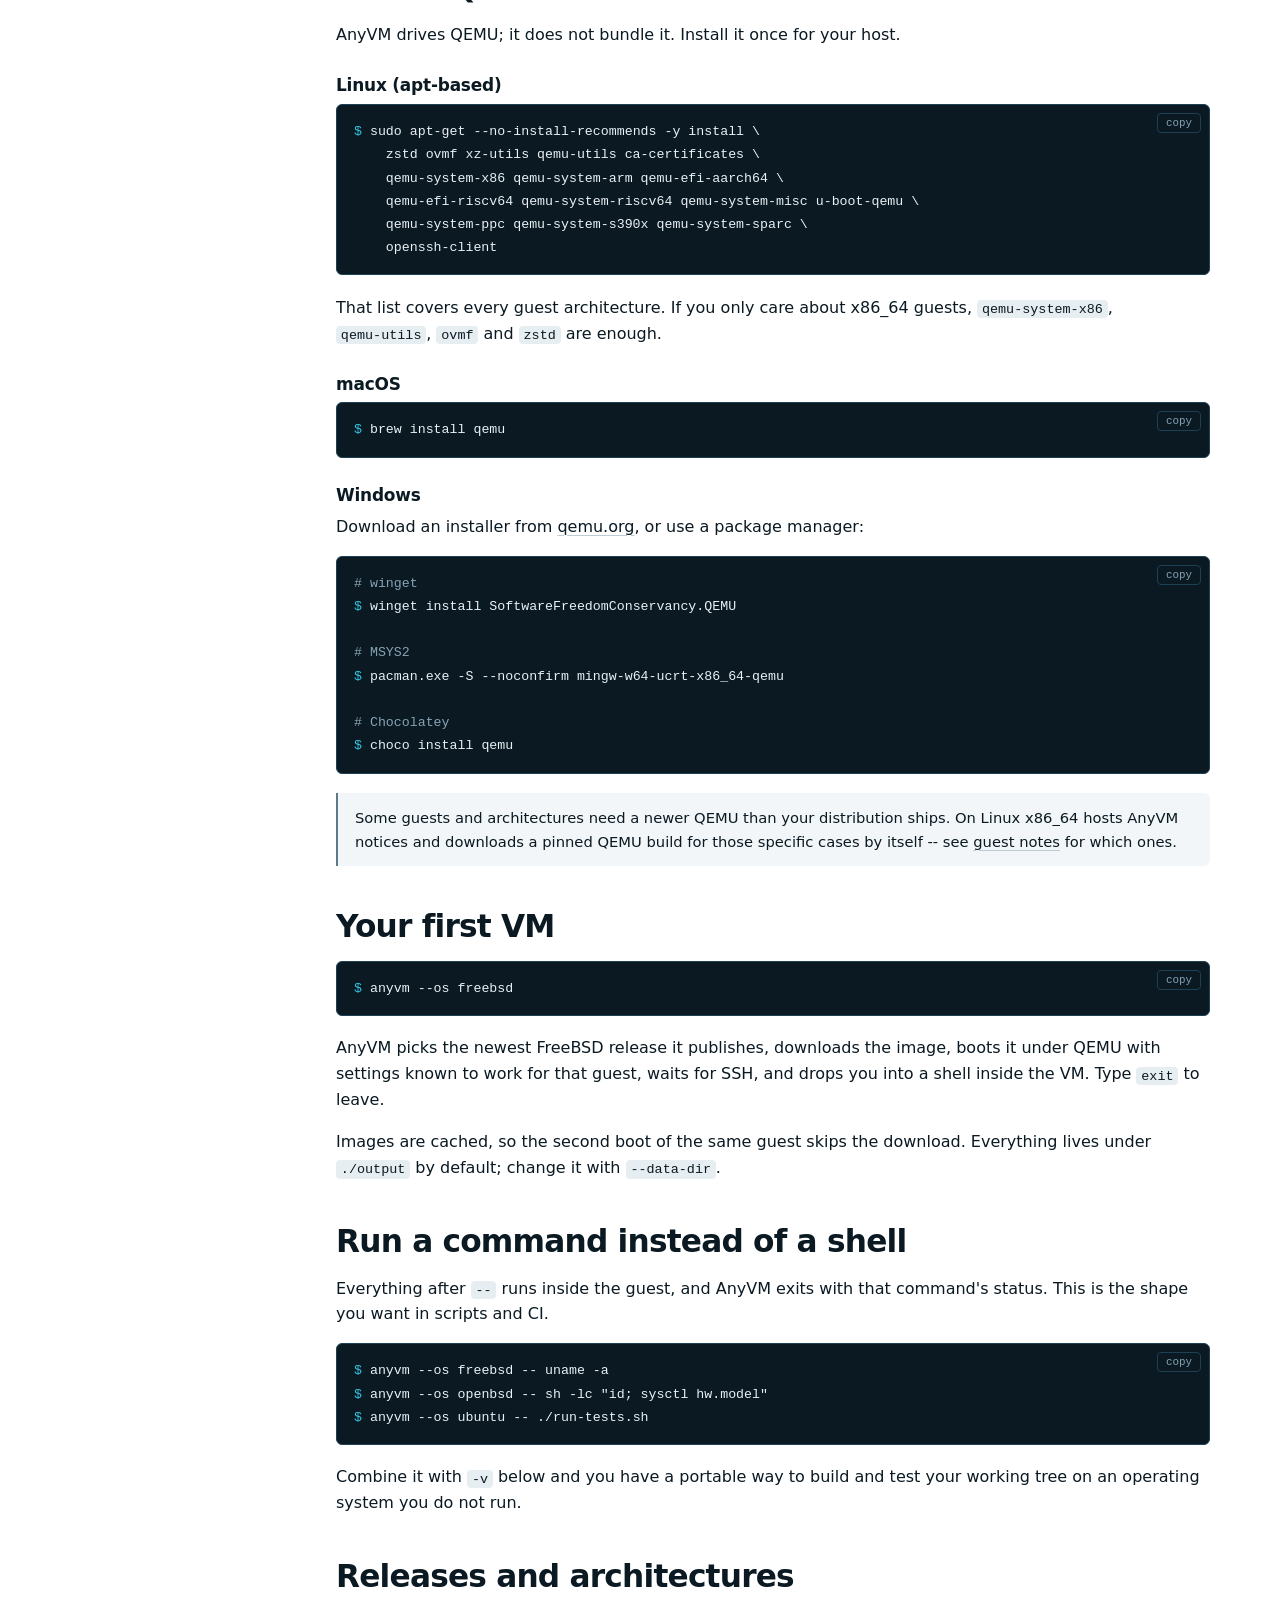
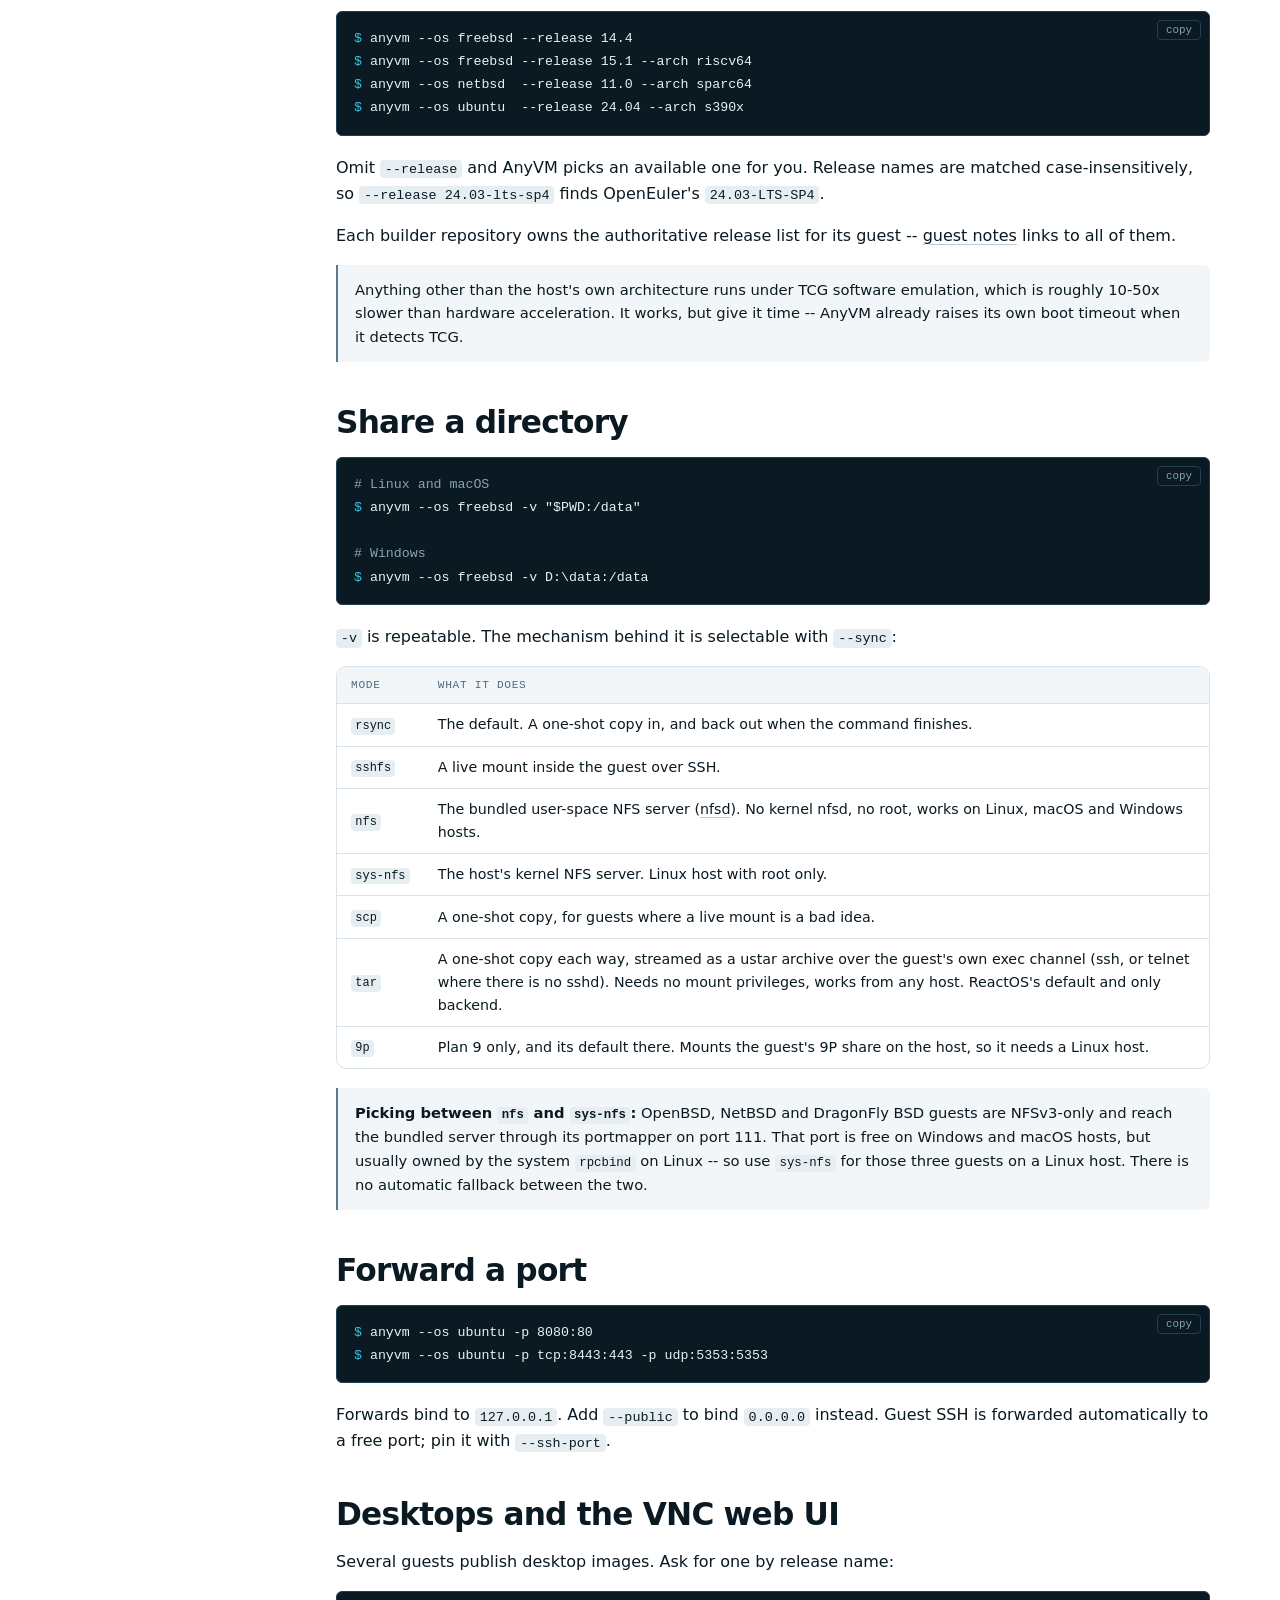
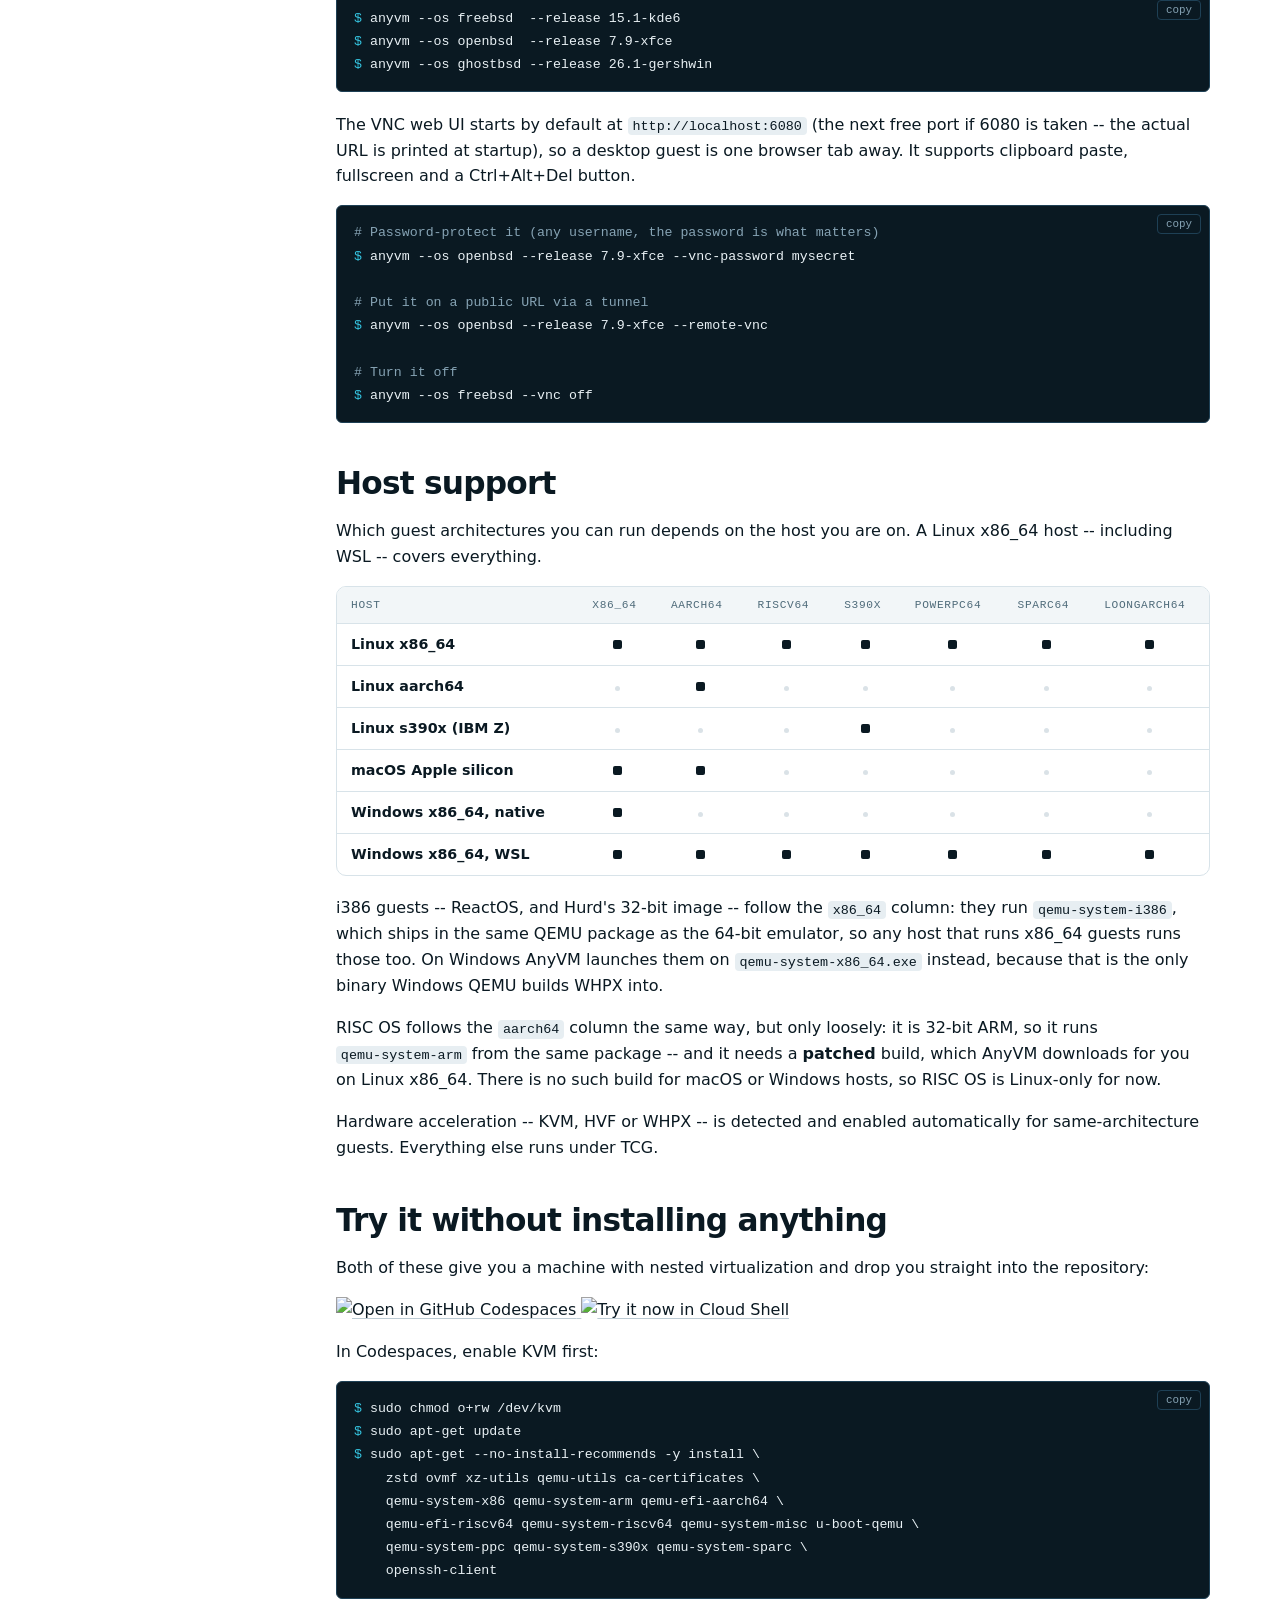
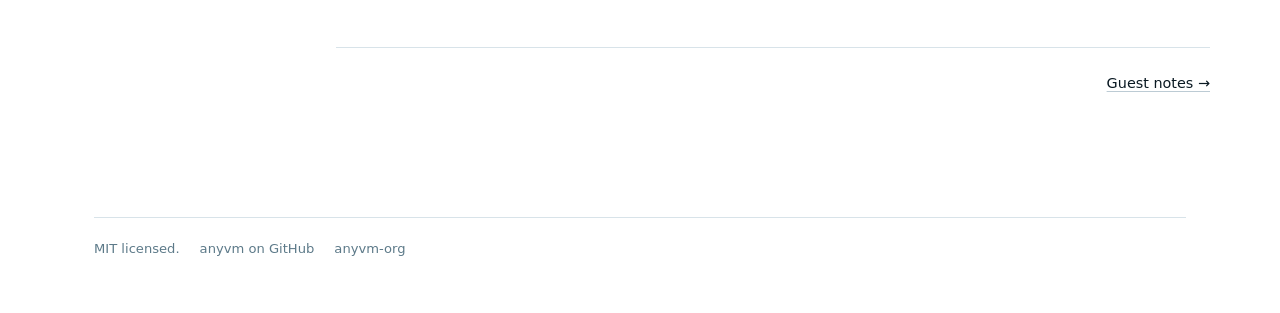
==== commit 7b7bcafc: "add riscos" ====
--- a/docs/index.html
+++ b/docs/index.html
@@ -26,10 +26,10 @@
       <span class="wordmark">AnyVM.org</span>
     </a>
     <nav class="nav-links" aria-label="Main">
-      <a href="/#install">Install</a>
-      <a href="/#coverage">Guests</a>
-      <a href="/#org" class="opt">Ecosystem</a>
-      <a href="/docs/" class="on">Docs</a>
+      <a href="/#install"><span lang="en">Install</span><span lang="zh">安装</span></a>
+      <a href="/#coverage"><span lang="en">Guests</span><span lang="zh">客户机</span></a>
+      <a href="/#org" class="opt"><span lang="en">Ecosystem</span><span lang="zh">生态</span></a>
+      <a href="/docs/" class="on"><span lang="en">Docs</span><span lang="zh">文档</span></a>
       <a href="https://github.com/anyvm-org/anyvm">GitHub</a>
     </nav>
       <a class="donate" href="https://github.com/vmactions/donate">
@@ -548,6 +548,19 @@
     <code>qemu-system-x86_64.exe</code> instead, because that is the only
     binary Windows QEMU builds WHPX into.
   </p>
+  <p lang="en">
+    RISC OS follows the <code>aarch64</code> column the same way, but only
+    loosely: it is 32-bit ARM, so it runs <code>qemu-system-arm</code> from
+    the same package -- and it needs a <strong>patched</strong> build, which
+    AnyVM downloads for you on Linux x86_64. There is no such build for macOS
+    or Windows hosts, so RISC OS is Linux-only for now.
+  </p>
+  <p lang="zh">
+    RISC OS 也跟着 <code>aarch64</code> 那一列走，但只是大致如此：它是 32 位 ARM，
+    跑的是同一个包里的 <code>qemu-system-arm</code> —— 而且需要一个<strong>打过补丁</strong>的
+    版本，AnyVM 会在 Linux x86_64 上自动帮你下载。macOS 和 Windows 宿主没有对应的
+    构建，所以目前 RISC OS 只能在 Linux 上跑。
+  </p>
   <p lang="zh">
     i386 客户机 —— ReactOS 和 Hurd 的 32 位镜像 —— 跟着 <code>x86_64</code>
     那一列走：它们跑的是 <code>qemu-system-i386</code>，和 64 位模拟器在同一个 QEMU
--- a/assets/style.css
+++ b/assets/style.css
@@ -2,7 +2,7 @@
    anyvm.org
 
    Direction: "Coverage".
-   The subject is a tool that makes 17 operating systems boot on 7 CPU
+   The subject is a tool that makes 19 operating systems boot on 7 CPU
    architectures. The most characteristic artifact in that world is the
    coverage matrix itself, so it is the hero, not a table further down.
 
@@ -63,6 +63,15 @@
   --os-hurd:        #a48fd0;  /* DERIVED -- logo is monochrome */
   --os-plan9:       #ffd324;  /* 9front.org style.css, as-is */
   --os-reactos:     #5f9bdd;  /* reactos.org style.blue.css #467fbf, lifted */
+  /* rool_header_cog.png, the pink spoke, as-is. The ROOL mark is a rainbow
+     cog -- eight equal spokes, no single logo colour -- so the spoke is
+     chosen rather than the hue averaged. Not the site masthead (#283556):
+     its hue is 223, inside the band already holding blissos 210, reactos
+     211, nextbsd 219, openeuler 220 and midnightbsd 233, and a sixth entry
+     there stops colour identifying a guest. 316 sits in the wheel's one
+     wide gap (hurd 259 -> freebsd 2). Same value in the 1x and 2x assets,
+     so it is authored, not resampling. 9.84:1 on the ink ground. */
+  --os-riscos:      #ffa2e6;
 
   /* Page surfaces (light is the default document). */
   --bg:      #ffffff;
@@ -286,13 +295,8 @@
 .donate:hover { color: var(--fg); border-color: var(--line-2); text-decoration: none; }
 .donate svg { display: block; flex: none; }
 
-/* Below ~560px the label goes and the heart carries it, so the control
-   survives where the nav links are already being dropped. The selector is
-   doubled to outrank [lang="zh"][lang]. */
-@media (max-width: 560px) {
-  .donate { padding: 0 8px; }
-  .donate span[lang] { display: none; }
-}
+/* The narrow-screen fallback lives with the rest of the nav shedding
+   ladder, below the theme switch, so the whole order can be read at once. */
 
 /* ---- Theme switch -------------------------------------------------
    Hidden until the inline head script adds .js: without JS the control
@@ -323,19 +327,46 @@
 :root[data-theme="light"] .theme-toggle .moon { display: block; }
 :root[data-theme="light"] .theme-toggle .sun  { display: none; }
 
+/* ---- The nav shedding ladder --------------------------------------
+   The bar loses items in a fixed order as it narrows. Adding Donate moved
+   every crossover earlier -- measured, not guessed: the widest failure was
+   561px, where four links and a labelled Donate overflowed by 10px. Each
+   step below was checked at both sides of its boundary.
+
+   Order of sacrifice, least useful first:
+     720  Ecosystem (.opt, already optional)
+     620  Install + Guests -- in-page jumps, a scroll away regardless
+     540  the row gaps tighten; Donate falls back to the bare heart
+     410  GitHub -- also the hero CTA and in the footer
+   Docs and the three controls survive to 320px. */
 @media (max-width: 720px) {
   .nav-links { gap: 14px; font-size: 0.84rem; }
   .nav-links .opt { display: none; }
 }
 
-/* Under ~440px the nav cannot hold four items beside the wordmark without
-   pushing the whole page into horizontal scroll. Drop the two in-page jumps
-   -- they only target sections of the landing page -- and keep Docs and
-   GitHub, which are the actual destinations. */
-@media (max-width: 440px) {
-  .nav-links { gap: 12px; }
+@media (max-width: 620px) {
   .nav-links a:nth-child(1),
   .nav-links a:nth-child(2) { display: none; }
+}
+
+@media (max-width: 540px) {
+  .nav-in { gap: 12px; }
+  .nav-links { gap: 12px; }
+  .donate { padding: 0 8px; }
+  /* Specificity, the hard way. The Chinese label is shown by
+     `:root[data-lang="zh"] [lang="zh"][lang] { display: revert }` -- (0,4,0),
+     and `revert` throws away the author origin, so a plain
+     `.donate span[lang]` (0,2,1) loses and the label stays put in Chinese
+     while vanishing in English. `:root` + a second [lang] gets this to
+     (0,4,1), which is the smallest thing that beats it. */
+  :root .donate span[lang][lang] { display: none; }
+}
+
+/* :last-child, not :nth-child(n) -- the 404 page's nav is one item shorter,
+   so a positional index would drop the wrong link there. GitHub is last on
+   every page. */
+@media (max-width: 410px) {
+  .nav-links a:last-child { display: none; }
 }
 
 /* ---------- 4. Buttons: neutral by design ---------- */
@@ -439,22 +470,25 @@
 .hero-names span:nth-child(17) { font-size: 2.85em; opacity: .13; } /* Ubuntu */
 .hero-names span:nth-child(18) { font-size: 2.05em; opacity: .15; } /* ReactOS */
 
+.hero-names span:nth-child(19) { font-size: 1.75em; opacity: .16; } /* RISC OS */
+
 /* Architectures: a second, quieter layer. Held well below the guest sizes so
    the two read as foreground and background of the same field rather than as
    one flat list of words. These indices follow the guest list above -- adding
    a guest shifts every one of them, so renumber the whole block rather than
    appending the new name after the architectures. */
-.hero-names span:nth-child(19) { font-size: 1.35em; opacity: .18; } /* x86_64 */
-.hero-names span:nth-child(20) { font-size: 1.50em; opacity: .17; } /* aarch64 */
-.hero-names span:nth-child(21) { font-size: 1.20em; opacity: .18; } /* riscv64 */
-.hero-names span:nth-child(22) { font-size: 1.10em; opacity: .18; } /* arm64 */
-.hero-names span:nth-child(23) { font-size: 1.40em; opacity: .17; } /* sparc64 */
-.hero-names span:nth-child(24) { font-size: 1.00em; opacity: .18; } /* s390x */
-.hero-names span:nth-child(25) { font-size: 1.25em; opacity: .18; } /* loongarch64 */
-.hero-names span:nth-child(26) { font-size: 1.15em; opacity: .18; } /* ppc64le */
-.hero-names span:nth-child(27) { font-size: 1.05em; opacity: .18; } /* amd64 */
-.hero-names span:nth-child(28) { font-size: 1.30em; opacity: .17; } /* powerpc64 */
-.hero-names span:nth-child(29) { font-size: 0.95em; opacity: .18; } /* i386 */
+.hero-names span:nth-child(20) { font-size: 1.35em; opacity: .18; } /* x86_64 */
+.hero-names span:nth-child(21) { font-size: 1.50em; opacity: .17; } /* aarch64 */
+.hero-names span:nth-child(22) { font-size: 1.20em; opacity: .18; } /* riscv64 */
+.hero-names span:nth-child(23) { font-size: 1.10em; opacity: .18; } /* arm64 */
+.hero-names span:nth-child(24) { font-size: 1.40em; opacity: .17; } /* sparc64 */
+.hero-names span:nth-child(25) { font-size: 1.00em; opacity: .18; } /* s390x */
+.hero-names span:nth-child(26) { font-size: 1.25em; opacity: .18; } /* loongarch64 */
+.hero-names span:nth-child(27) { font-size: 1.15em; opacity: .18; } /* ppc64le */
+.hero-names span:nth-child(28) { font-size: 1.05em; opacity: .18; } /* amd64 */
+.hero-names span:nth-child(29) { font-size: 1.30em; opacity: .17; } /* powerpc64 */
+.hero-names span:nth-child(30) { font-size: 0.95em; opacity: .18; } /* i386 */
+.hero-names span:nth-child(31) { font-size: 1.05em; opacity: .18; } /* armv7 */
 
 @media (max-width: 1000px) { .hero-names { font-size: 0.8rem; } }
 @media (max-width: 640px)  { .hero-names { font-size: 0.6rem; } }
@@ -611,7 +645,7 @@
 
 .cov-grid {
   display: grid;
-  grid-template-columns: auto repeat(8, var(--cell));
+  grid-template-columns: auto repeat(7, var(--cell));
   align-items: center;
   column-gap: 3px;
 }
@@ -673,6 +707,7 @@
 [data-os="hurd"]        { --os-color: var(--os-hurd); }
 [data-os="plan9"]       { --os-color: var(--os-plan9); }
 [data-os="reactos"]     { --os-color: var(--os-reactos); }
+[data-os="riscos"]      { --os-color: var(--os-riscos); }
 
 /* One band per guest. Lineage grouping is still legible -- the gaps do that
    job -- but the colour now names the system itself, which is why there is
@@ -1017,6 +1052,10 @@
 
 /* ---------- 17. Motion ---------- */
 
+/* Transitions only. The typing headline and its caret are deliberately NOT
+   suppressed here -- that is the site owner's explicit decision, and site.js
+   carries the same note where the JS check used to be. Do not "fix" the
+   inconsistency by adding .typer or .caret to this block. */
 @media (prefers-reduced-motion: reduce) {
   html { scroll-behavior: auto; }
   * { transition: none !important; }
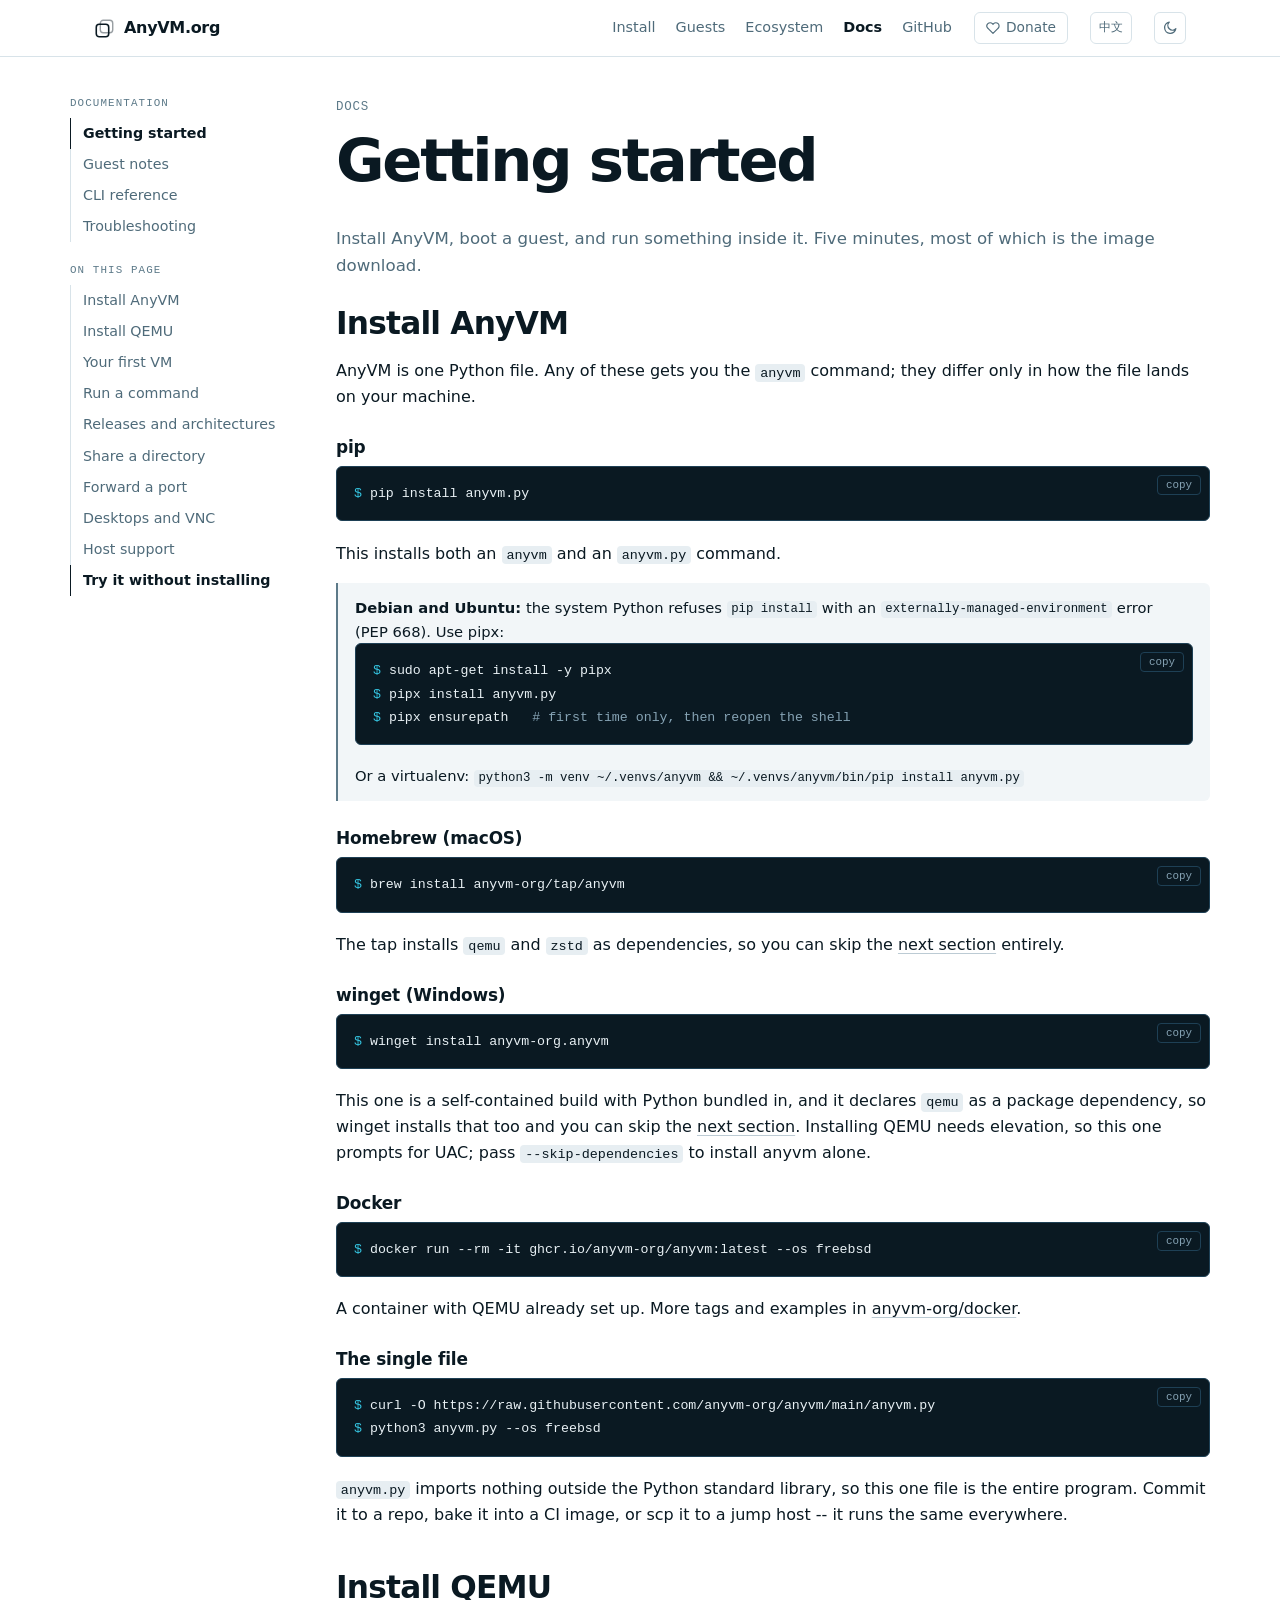
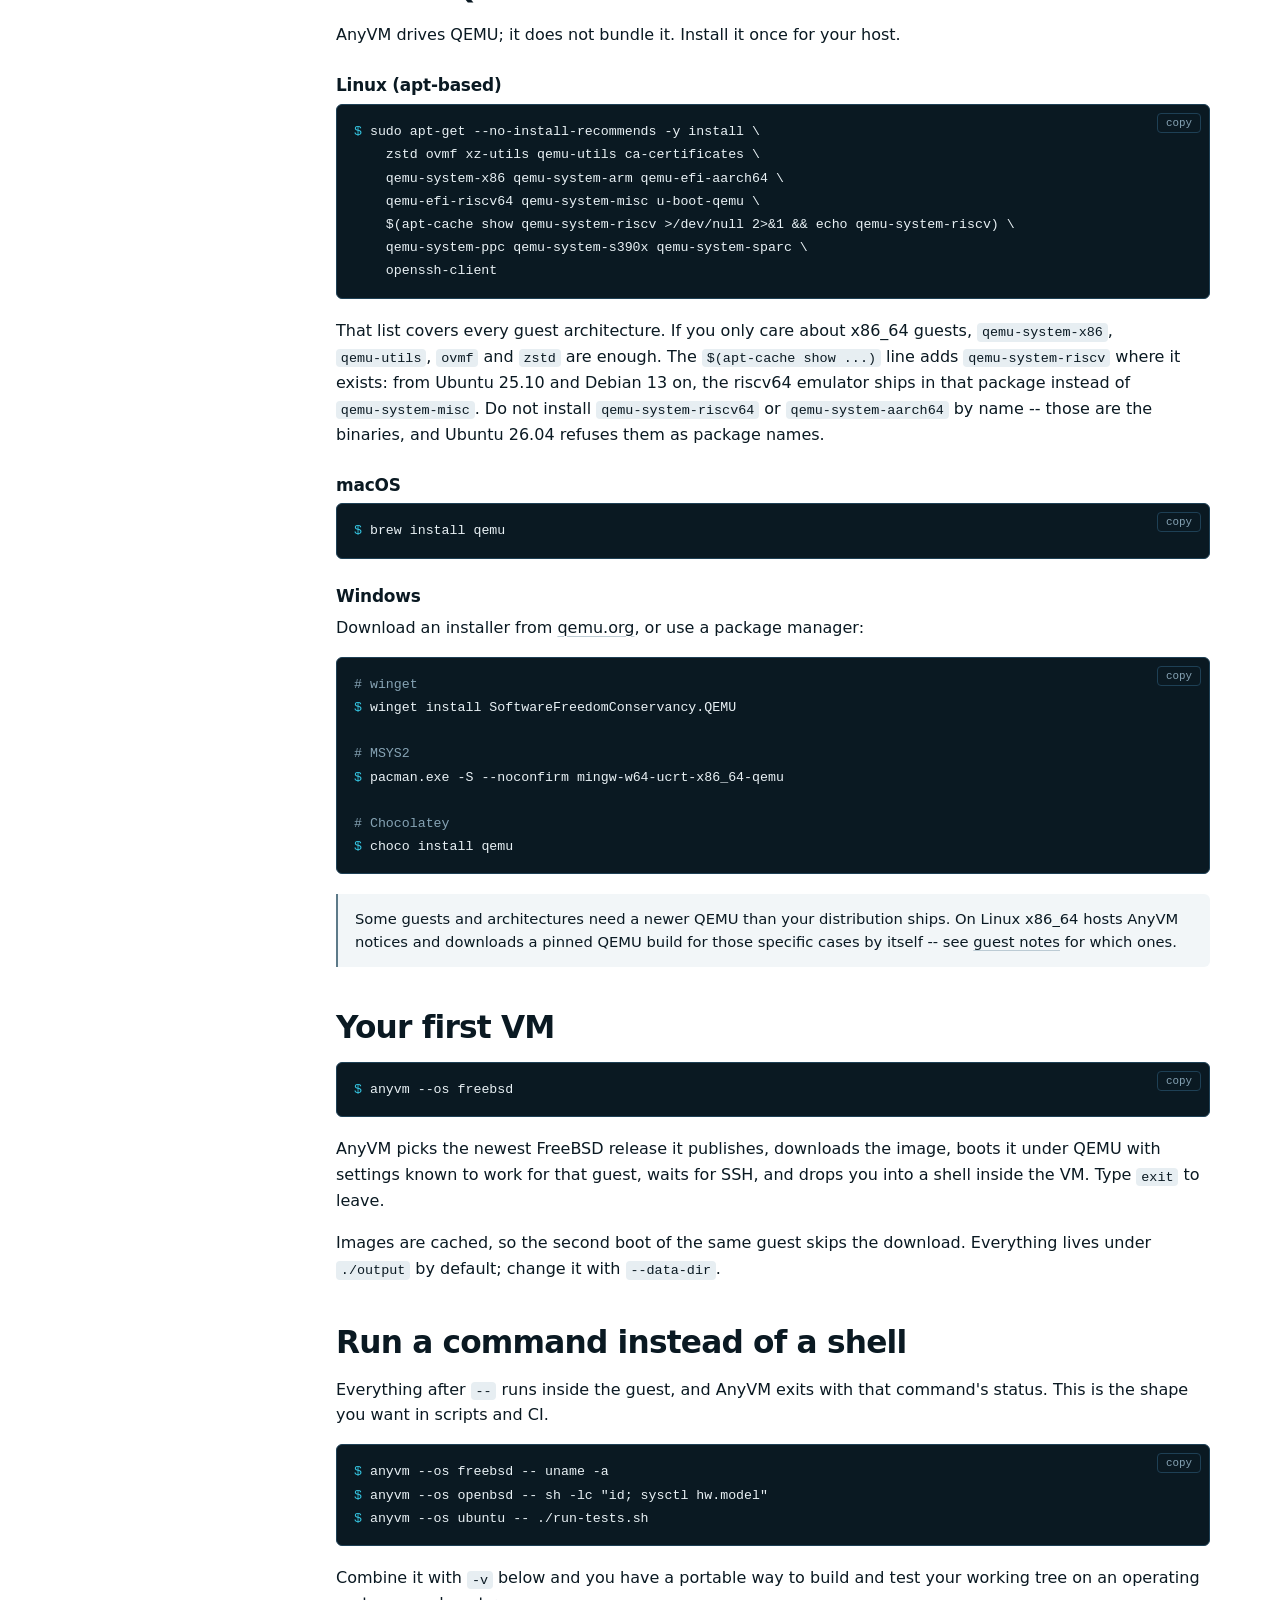
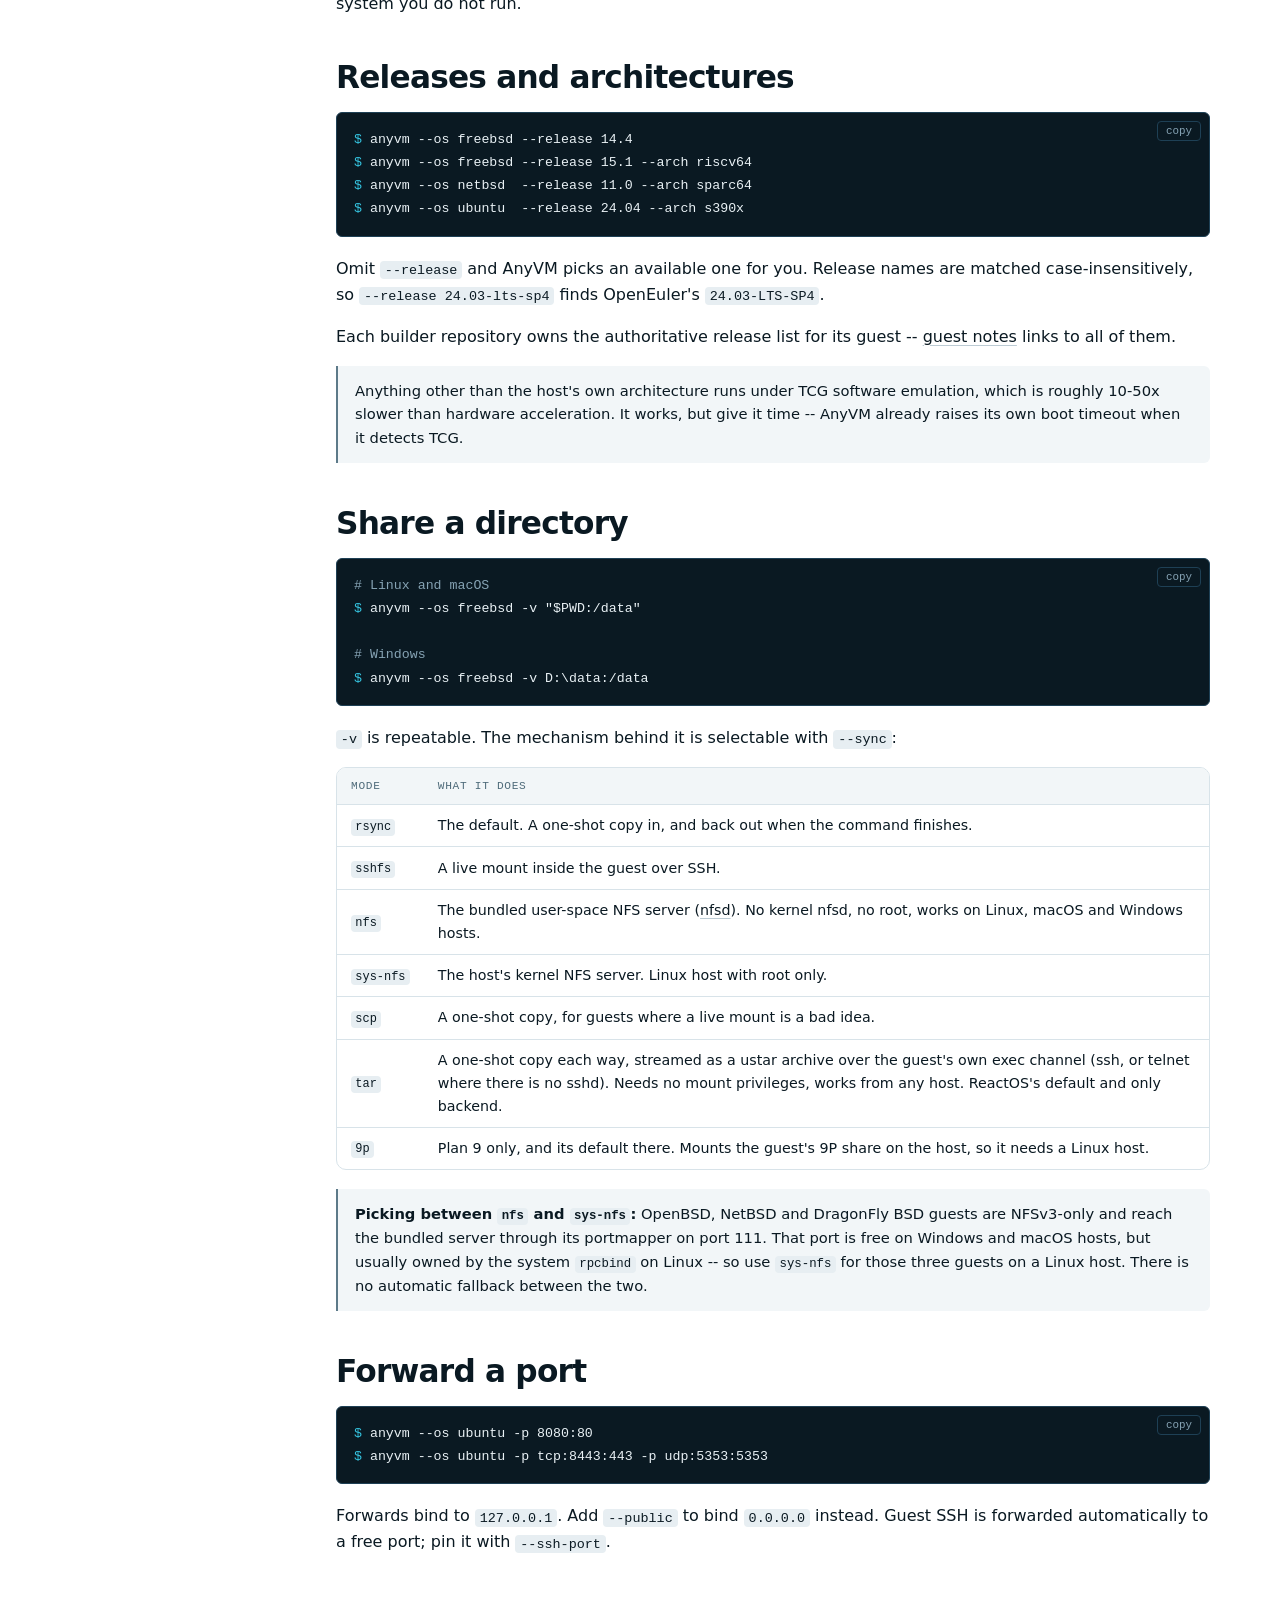
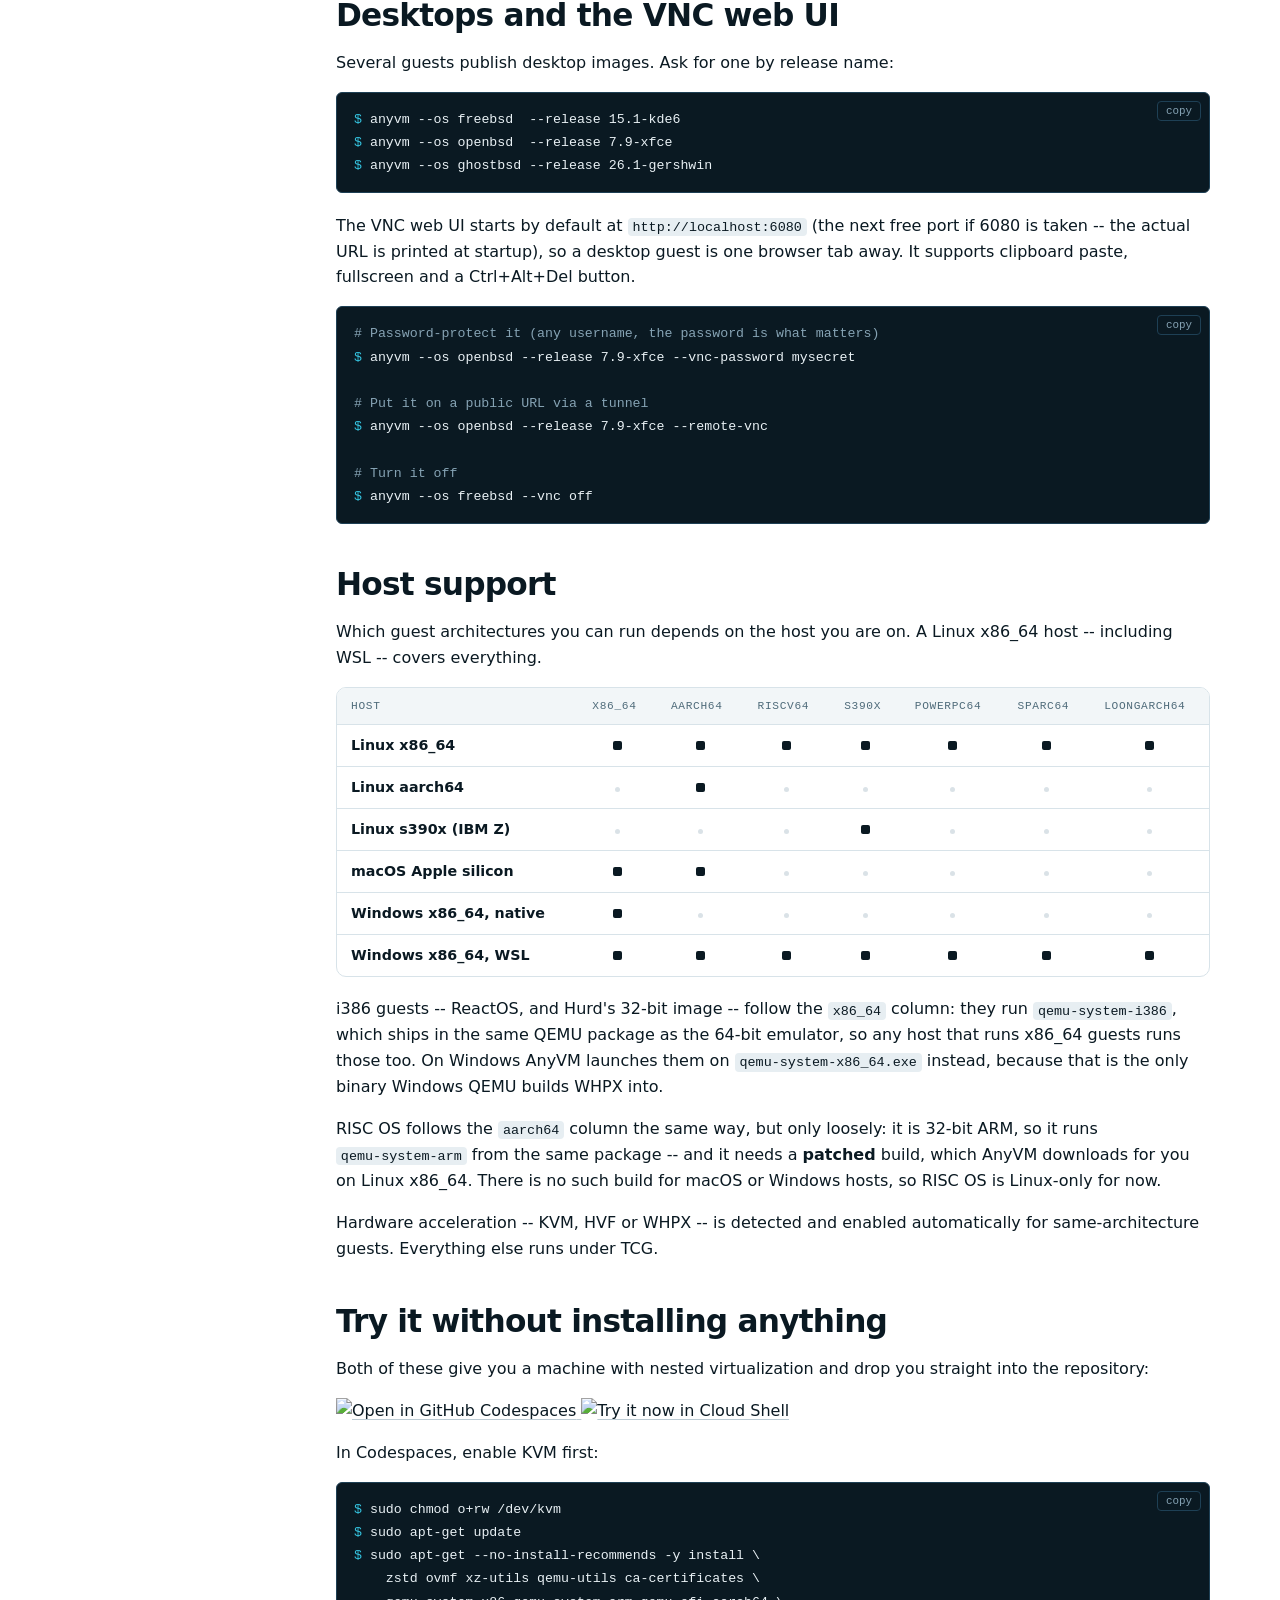
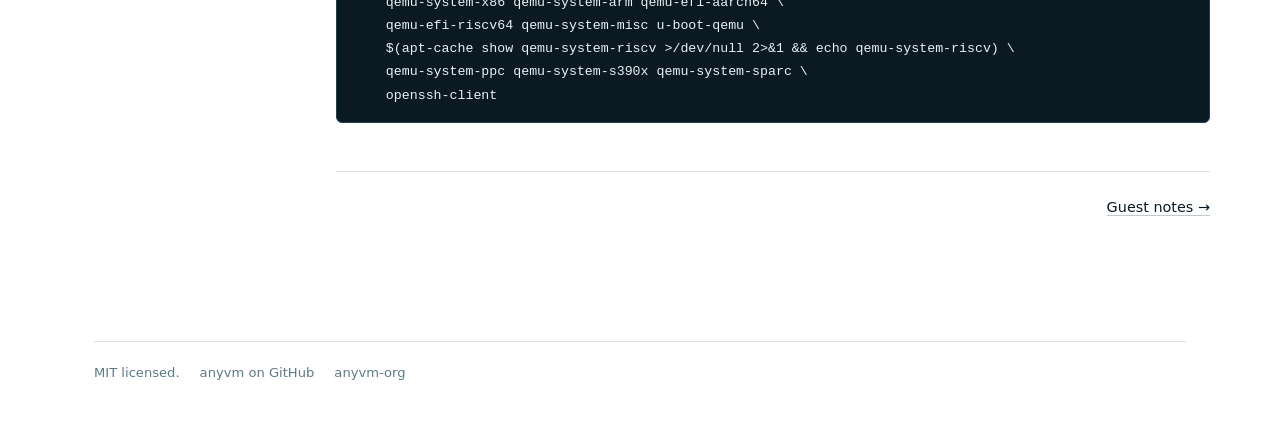
==== commit 91041ee4: "update" ====
--- a/docs/index.html
+++ b/docs/index.html
@@ -203,19 +203,30 @@
 <pre><span class="s">$</span> sudo apt-get --no-install-recommends -y install \
     zstd ovmf xz-utils qemu-utils ca-certificates \
     qemu-system-x86 qemu-system-arm qemu-efi-aarch64 \
-    qemu-efi-riscv64 qemu-system-riscv64 qemu-system-misc u-boot-qemu \
+    qemu-efi-riscv64 qemu-system-misc u-boot-qemu \
+    $(apt-cache show qemu-system-riscv &gt;/dev/null 2&gt;&amp;1 &amp;&amp; echo qemu-system-riscv) \
     qemu-system-ppc qemu-system-s390x qemu-system-sparc \
     openssh-client</pre>
   </div>
   <p lang="en">
     That list covers every guest architecture. If you only care about x86_64
     guests, <code>qemu-system-x86</code>, <code>qemu-utils</code>,
-    <code>ovmf</code> and <code>zstd</code> are enough.
+    <code>ovmf</code> and <code>zstd</code> are enough. The
+    <code>$(apt-cache show ...)</code> line adds <code>qemu-system-riscv</code>
+    where it exists: from Ubuntu 25.10 and Debian 13 on, the riscv64 emulator
+    ships in that package instead of <code>qemu-system-misc</code>. Do not
+    install <code>qemu-system-riscv64</code> or <code>qemu-system-aarch64</code>
+    by name -- those are the binaries, and Ubuntu 26.04 refuses them as
+    package names.
   </p>
   <p lang="zh">
     这一串覆盖了所有客户机架构。如果你只跑 x86_64，装
     <code>qemu-system-x86</code>、<code>qemu-utils</code>、<code>ovmf</code>
-    和 <code>zstd</code> 就够了。
+    和 <code>zstd</code> 就够了。<code>$(apt-cache show ...)</code> 那一行会在有
+    <code>qemu-system-riscv</code> 的系统上把它加进来：从 Ubuntu 25.10 和 Debian 13
+    开始，riscv64 模拟器从 <code>qemu-system-misc</code> 挪进了这个包。不要把
+    <code>qemu-system-riscv64</code> 或 <code>qemu-system-aarch64</code> 当包名装——
+    那是可执行文件的名字，Ubuntu 26.04 的 apt 不认它们。
   </p>
 
   <h3 lang="en">macOS</h3><h3 lang="zh">macOS</h3>
@@ -604,7 +615,8 @@
 <span class="s">$</span> sudo apt-get --no-install-recommends -y install \
     zstd ovmf xz-utils qemu-utils ca-certificates \
     qemu-system-x86 qemu-system-arm qemu-efi-aarch64 \
-    qemu-efi-riscv64 qemu-system-riscv64 qemu-system-misc u-boot-qemu \
+    qemu-efi-riscv64 qemu-system-misc u-boot-qemu \
+    $(apt-cache show qemu-system-riscv &gt;/dev/null 2&gt;&amp;1 &amp;&amp; echo qemu-system-riscv) \
     qemu-system-ppc qemu-system-s390x qemu-system-sparc \
     openssh-client</pre>
   </div>
--- a/assets/style.css
+++ b/assets/style.css
@@ -46,6 +46,8 @@
      presented anywhere as official. */
 
   --os-freebsd:     #e2504a;  /* freebsd.org main.min.css #ab2b28, lifted */
+  --os-hardenedbsd: #2fbef2;  /* logo wordmark 2014-08-21_logo_small_03_0_0.png, as-is */
+  --os-opnsense:    #c03e14;  /* logo-opnsense.svg, as-is */
   --os-openbsd:     #e05434;  /* openbsd.org --red, dark-theme value, as-is */
   --os-netbsd:      #f2551b;  /* netbsd.org global.css #d43900, lifted */
   --os-dragonfly:   #cfff22;  /* logo disc, small_logo.png, as-is */
@@ -57,7 +59,11 @@
   --os-openindiana: #95d834;  /* oibird.svg, as-is */
   --os-tribblix:    #3fae3f;  /* tribblix.css #006600, lifted hard */
   --os-ubuntu:      #e95420;  /* ubuntu.com styles.css, as-is */
+  --os-debian:      #e34e78;  /* openlogo-nd.svg #a80030, lifted */
+  --os-rocky:       #10b981;  /* rockylinux.org/images/logo.svg, as-is */
+  --os-almalinux:   #0069da;  /* almalinux.org/images/logo.svg .st4 + site link colour, as-is */
   --os-openeuler:   #5b8cf0;  /* official logo png #204bb9, lifted */
+  --os-alpine:      #2b8ec2;  /* alpinelinux-logo.svg #0d597f, lifted */
   --os-blissos:     #0080ff;  /* blissos.org neon.css, as-is */
   --os-haiku:       #ff9c00;  /* haiku-os.org accent, as-is */
   --os-hurd:        #a48fd0;  /* DERIVED -- logo is monochrome */
@@ -72,6 +78,18 @@
      wide gap (hurd 259 -> freebsd 2). Same value in the 1x and 2x assets,
      so it is authored, not resampling. 9.84:1 on the ink ground. */
   --os-riscos:      #ffa2e6;
+  /* DERIVED -- Redox publishes no logo colour, deliberately. Both official
+     marks (website repo static/img/logos/logo.svg and logo-full.svg) are
+     #000000, and logo-full.svg paints every path with currentColor, which
+     says outright that the mark takes its colour from context. The PNG logo
+     and the favicon are single-colour black too. The only colour the project
+     ships is its site link/button blue (#428bca light, #5fafff dark, in its
+     own style.css) and that is hue 210 -- the same band the riscos entry was
+     kept out of, already holding blissos 210, reactos 211, nextbsd 219,
+     openeuler 220 and midnightbsd 233. 156 sits mid-way in the widest
+     remaining gap (tribblix 120 -> ghostbsd 188), 36 and 32 degrees clear of
+     each. 9.50:1 on the ink ground. */
+  --os-redox:       #2fd694;
 
   /* Page surfaces (light is the default document). */
   --bg:      #ffffff;
@@ -471,24 +489,31 @@
 .hero-names span:nth-child(18) { font-size: 2.05em; opacity: .15; } /* ReactOS */
 
 .hero-names span:nth-child(19) { font-size: 1.75em; opacity: .16; } /* RISC OS */
+.hero-names span:nth-child(20) { font-size: 2.15em; opacity: .15; } /* Redox OS */
+.hero-names span:nth-child(21) { font-size: 1.65em; opacity: .17; } /* HardenedBSD */
+.hero-names span:nth-child(22) { font-size: 2.40em; opacity: .14; } /* Alpine */
+.hero-names span:nth-child(23) { font-size: 2.55em; opacity: .14; } /* Debian */
+.hero-names span:nth-child(24) { font-size: 1.55em; opacity: .17; } /* OPNsense */
+.hero-names span:nth-child(25) { font-size: 2.25em; opacity: .15; } /* Rocky */
+.hero-names span:nth-child(26) { font-size: 1.90em; opacity: .16; } /* AlmaLinux */
 
 /* Architectures: a second, quieter layer. Held well below the guest sizes so
    the two read as foreground and background of the same field rather than as
    one flat list of words. These indices follow the guest list above -- adding
    a guest shifts every one of them, so renumber the whole block rather than
    appending the new name after the architectures. */
-.hero-names span:nth-child(20) { font-size: 1.35em; opacity: .18; } /* x86_64 */
-.hero-names span:nth-child(21) { font-size: 1.50em; opacity: .17; } /* aarch64 */
-.hero-names span:nth-child(22) { font-size: 1.20em; opacity: .18; } /* riscv64 */
-.hero-names span:nth-child(23) { font-size: 1.10em; opacity: .18; } /* arm64 */
-.hero-names span:nth-child(24) { font-size: 1.40em; opacity: .17; } /* sparc64 */
-.hero-names span:nth-child(25) { font-size: 1.00em; opacity: .18; } /* s390x */
-.hero-names span:nth-child(26) { font-size: 1.25em; opacity: .18; } /* loongarch64 */
-.hero-names span:nth-child(27) { font-size: 1.15em; opacity: .18; } /* ppc64le */
-.hero-names span:nth-child(28) { font-size: 1.05em; opacity: .18; } /* amd64 */
-.hero-names span:nth-child(29) { font-size: 1.30em; opacity: .17; } /* powerpc64 */
-.hero-names span:nth-child(30) { font-size: 0.95em; opacity: .18; } /* i386 */
-.hero-names span:nth-child(31) { font-size: 1.05em; opacity: .18; } /* armv7 */
+.hero-names span:nth-child(27) { font-size: 1.35em; opacity: .18; } /* x86_64 */
+.hero-names span:nth-child(28) { font-size: 1.50em; opacity: .17; } /* aarch64 */
+.hero-names span:nth-child(29) { font-size: 1.20em; opacity: .18; } /* riscv64 */
+.hero-names span:nth-child(30) { font-size: 1.10em; opacity: .18; } /* arm64 */
+.hero-names span:nth-child(31) { font-size: 1.40em; opacity: .17; } /* sparc64 */
+.hero-names span:nth-child(32) { font-size: 1.00em; opacity: .18; } /* s390x */
+.hero-names span:nth-child(33) { font-size: 1.25em; opacity: .18; } /* loongarch64 */
+.hero-names span:nth-child(34) { font-size: 1.15em; opacity: .18; } /* ppc64le */
+.hero-names span:nth-child(35) { font-size: 1.05em; opacity: .18; } /* amd64 */
+.hero-names span:nth-child(36) { font-size: 1.30em; opacity: .17; } /* powerpc64 */
+.hero-names span:nth-child(37) { font-size: 0.95em; opacity: .18; } /* i386 */
+.hero-names span:nth-child(38) { font-size: 1.05em; opacity: .18; } /* armv7 */
 
 @media (max-width: 1000px) { .hero-names { font-size: 0.8rem; } }
 @media (max-width: 640px)  { .hero-names { font-size: 0.6rem; } }
@@ -690,6 +715,8 @@
    and the readable table below it. Adding a guest means adding its colour
    above and one line here -- nowhere else. */
 [data-os="freebsd"]     { --os-color: var(--os-freebsd); }
+[data-os="hardenedbsd"] { --os-color: var(--os-hardenedbsd); }
+[data-os="opnsense"]    { --os-color: var(--os-opnsense); }
 [data-os="openbsd"]     { --os-color: var(--os-openbsd); }
 [data-os="netbsd"]      { --os-color: var(--os-netbsd); }
 [data-os="dragonfly"]   { --os-color: var(--os-dragonfly); }
@@ -701,13 +728,18 @@
 [data-os="openindiana"] { --os-color: var(--os-openindiana); }
 [data-os="tribblix"]    { --os-color: var(--os-tribblix); }
 [data-os="ubuntu"]      { --os-color: var(--os-ubuntu); }
+[data-os="debian"]      { --os-color: var(--os-debian); }
+[data-os="rocky"]       { --os-color: var(--os-rocky); }
+[data-os="almalinux"]   { --os-color: var(--os-almalinux); }
 [data-os="openeuler"]   { --os-color: var(--os-openeuler); }
+[data-os="alpine"]      { --os-color: var(--os-alpine); }
 [data-os="blissos"]     { --os-color: var(--os-blissos); }
 [data-os="haiku"]       { --os-color: var(--os-haiku); }
 [data-os="hurd"]        { --os-color: var(--os-hurd); }
 [data-os="plan9"]       { --os-color: var(--os-plan9); }
 [data-os="reactos"]     { --os-color: var(--os-reactos); }
 [data-os="riscos"]      { --os-color: var(--os-riscos); }
+[data-os="redox"]       { --os-color: var(--os-redox); }
 
 /* One band per guest. Lineage grouping is still legible -- the gaps do that
    job -- but the colour now names the system itself, which is why there is
@@ -883,6 +915,19 @@
   display: block; font-weight: 400;
   font-family: var(--mono); font-size: 0.71rem; color: var(--fg-3);
 }
+/* The builder name links to its repository. It keeps the muted sub-line
+   colour instead of taking the link colour: the guest stripe is the only
+   colour in this table, and a second coloured thing in the same cell would
+   compete with the one that carries meaning. The underline is what marks it
+   as a link, and it firms up on hover. */
+.row-os .sub a {
+  color: inherit;
+  text-decoration: underline;
+  text-decoration-color: var(--rule);
+  text-underline-offset: 2px;
+}
+.row-os .sub a:hover,
+.row-os .sub a:focus-visible { color: var(--fg-2); text-decoration-color: currentColor; }
 .legend { margin-top: 14px; font-size: 0.85rem; color: var(--fg-2); }
 
 /* Brand stripe on the readable table, same source of truth as the matrix.
